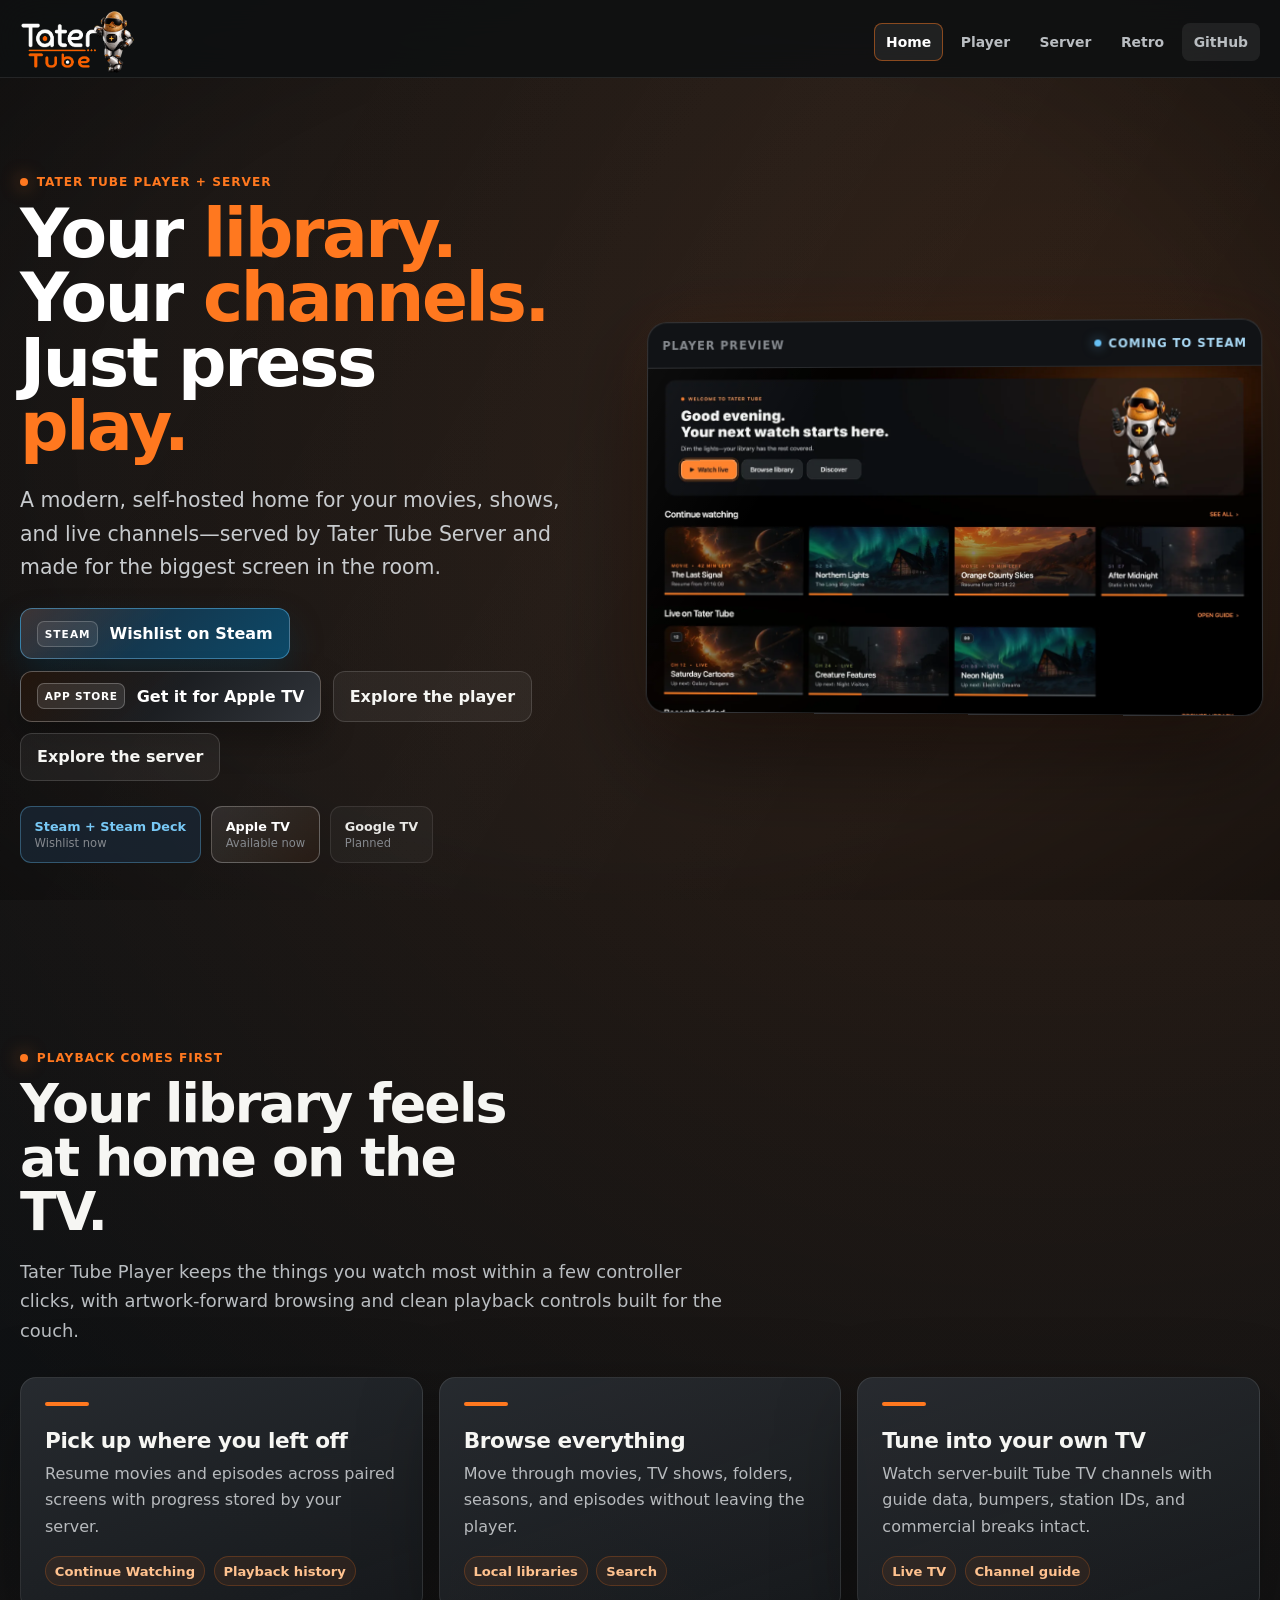
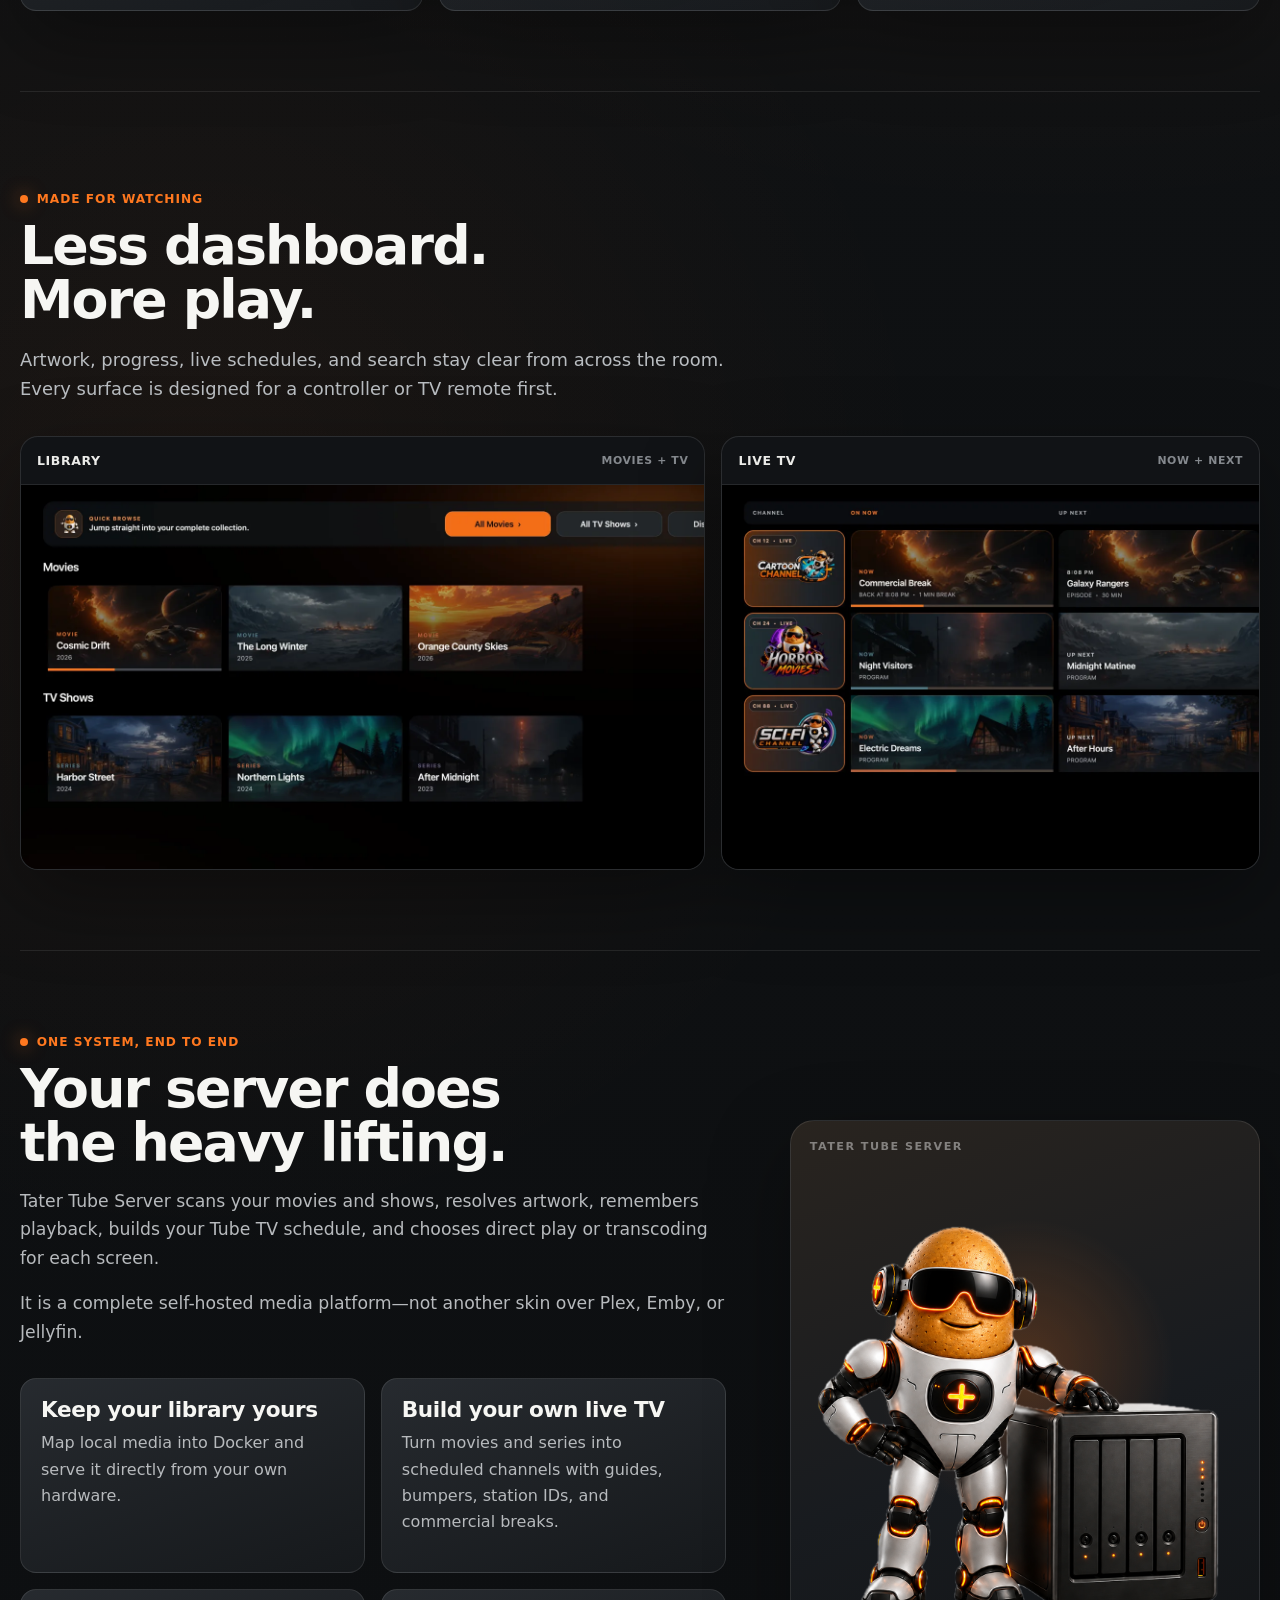
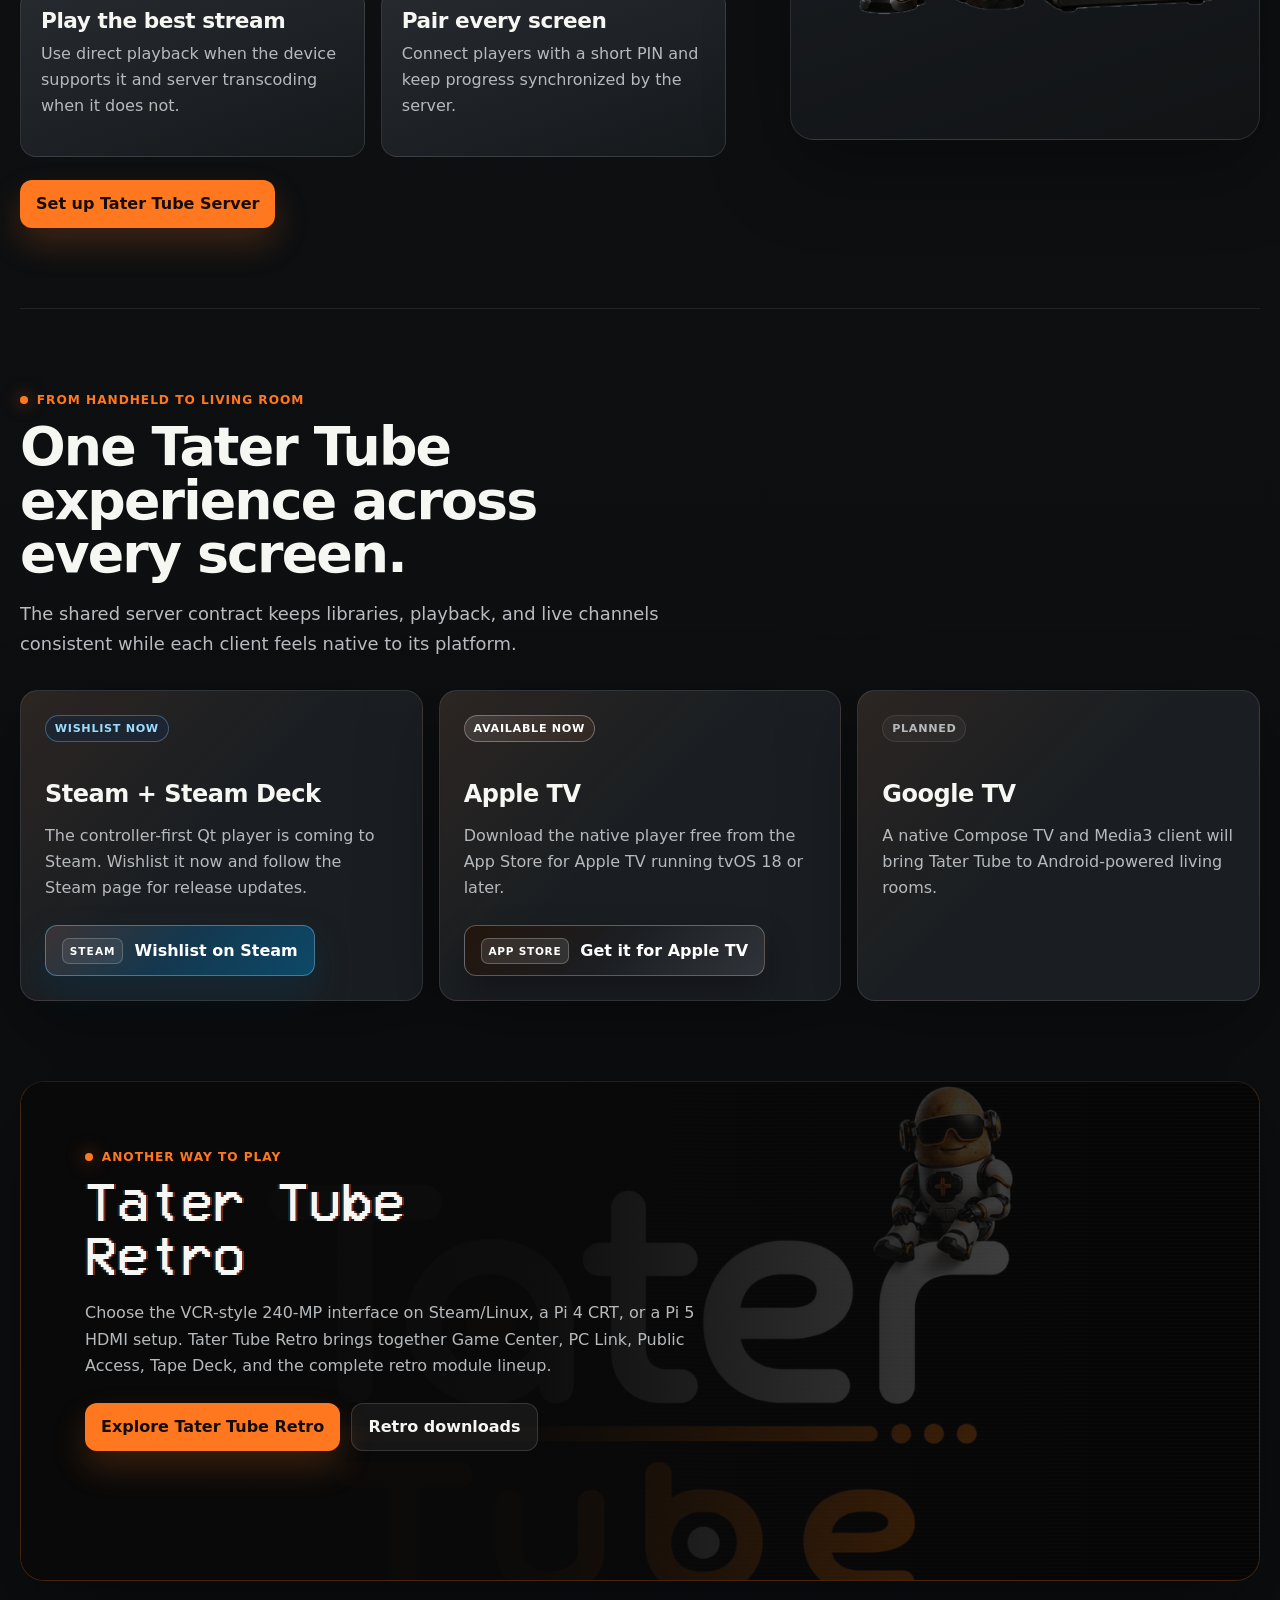
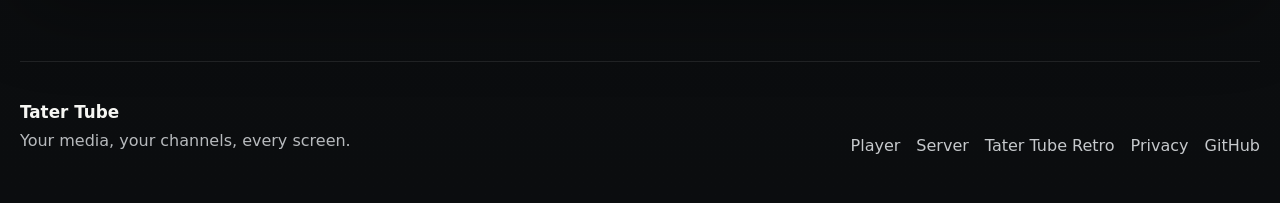
==== public_html/index.html @ cda040fa "Add Apple TV App Store release link" ====
<!DOCTYPE html>
        <html lang="en">
        <head>
          <meta charset="utf-8">
          <meta name="viewport" content="width=device-width, initial-scale=1">
          <meta name="description" content="Tater Tube is a modern self-hosted media player and server for movies, shows, and personal live TV channels.">
          <meta property="og:type" content="website">
          <meta property="og:title" content="Tater Tube | Your media, your channels, every screen">
          <meta property="og:description" content="Tater Tube is a modern self-hosted media player and server for movies, shows, and personal live TV channels.">
          <meta property="og:image" content="https://tatertube.tv/assets/images/og-modern.png">
          <meta name="twitter:card" content="summary_large_image">
          <meta name="twitter:title" content="Tater Tube | Your media, your channels, every screen">
          <meta name="twitter:description" content="Tater Tube is a modern self-hosted media player and server for movies, shows, and personal live TV channels.">
          <meta name="twitter:image" content="https://tatertube.tv/assets/images/og-modern.png">
          <title>Tater Tube | Your media, your channels, every screen</title>
          <link rel="icon" type="image/png" href="assets/images/player-mascot.png">
          <link rel="stylesheet" href="assets/site.css?v=a7e49d897c02">
          <script src="assets/site.js?v=31f441f3871a" defer></script>
        </head>
        <body class="modern-page" data-page="home">
          <header class="site-header">
            <a class="brand" href="index.html" aria-label="Tater Tube home">
              <img class="modern-wordmark" src="assets/images/tater-tube-logo-modern.png" alt="Tater Tube">
            </a>
            <button class="nav-toggle" type="button" aria-expanded="false" aria-controls="site-nav">Menu</button>
            <nav class="site-nav" id="site-nav">
              <a class="nav-link is-active" href="index.html">Home</a>
<a class="nav-link" href="player/index.html">Player</a>
<a class="nav-link" href="server/index.html">Server</a>
<a class="nav-link" href="retro/index.html">Retro</a>
<a class="nav-link nav-link-github" href="https://github.com/TaterTotterson" target="_blank" rel="noreferrer">GitHub</a>
            </nav>
          </header>
          <main>

    <section class="modern-hero">
      <div class="modern-hero-copy">
        <span class="eyebrow">Tater Tube Player + Server</span>
        <h1 class="modern-hero-title">
          <span>Your <strong class="title-accent">library.</strong></span>
          <span>Your <strong class="title-accent">channels.</strong></span>
          <span>Just press</span>
          <span><strong class="title-accent">play.</strong></span>
        </h1>
        <p class="modern-hero-lede">A modern, self-hosted home for your movies, shows, and live channels—served by Tater Tube Server and made for the biggest screen in the room.</p>
        <div class="hero-actions">
          <a class="button button-steam" href="https://store.steampowered.com/app/5239420/Tater_Tube_Player/" target="_blank" rel="noreferrer"><span class="steam-button-brand" aria-hidden="true">Steam</span><span>Wishlist on Steam</span></a>
          <a class="button button-app-store" href="https://apps.apple.com/us/app/tater-tube-player/id6811687667" target="_blank" rel="noreferrer"><span class="app-store-button-brand" aria-hidden="true">App Store</span><span>Get it for Apple TV</span></a>
          <a class="button button-secondary" href="player/index.html">Explore the player</a>
          <a class="button button-secondary" href="server/index.html">Explore the server</a>
        </div>
        <div class="platform-status" aria-label="Player platform availability">
          <span class="is-steam"><strong>Steam + Steam Deck</strong> Wishlist now</span>
          <span class="is-apple"><strong>Apple TV</strong> Available now</span>
          <span><strong>Google TV</strong> Planned</span>
        </div>
      </div>
      <figure class="player-showcase">
        <div class="player-showcase-head">
          <span>Player preview</span>
          <span class="status-dot is-steam">Coming to Steam</span>
        </div>
        <img src="assets/images/player-steam-home.webp" alt="Development preview of the Tater Tube Player home screen on Steam Deck">
      </figure>
    </section>

    <section class="section modern-player-intro" id="player-preview">
      <div class="section-head">
        <span class="eyebrow">Playback comes first</span>
        <h2>Your library feels at home on the TV.</h2>
        <p>Tater Tube Player keeps the things you watch most within a few controller clicks, with artwork-forward browsing and clean playback controls built for the couch.</p>
      </div>
      <div class="grid grid-3 modern-feature-grid">
        <article class="info-card">
  <h3>Pick up where you left off</h3>
  <p>Resume movies and episodes across paired screens with progress stored by your server.</p>
  <div class="chip-row"><span class="chip">Continue Watching</span><span class="chip">Playback history</span></div>
</article>

        <article class="info-card">
  <h3>Browse everything</h3>
  <p>Move through movies, TV shows, folders, seasons, and episodes without leaving the player.</p>
  <div class="chip-row"><span class="chip">Local libraries</span><span class="chip">Search</span></div>
</article>

        <article class="info-card">
  <h3>Tune into your own TV</h3>
  <p>Watch server-built Tube TV channels with guide data, bumpers, station IDs, and commercial breaks intact.</p>
  <div class="chip-row"><span class="chip">Live TV</span><span class="chip">Channel guide</span></div>
</article>

      </div>
    </section>

    <section class="section modern-media-section">
      <div class="section-head">
        <span class="eyebrow">Made for watching</span>
        <h2>Less dashboard. More play.</h2>
        <p>Artwork, progress, live schedules, and search stay clear from across the room. Every surface is designed for a controller or TV remote first.</p>
      </div>
      <div class="modern-screenshot-grid">
        <figure class="media-window media-window-large">
          <div class="media-window-label"><span>Library</span><span>Movies + TV</span></div>
          <img src="assets/images/player-steam-library.webp" alt="Development preview of the Tater Tube Player movie and television library">
        </figure>
        <figure class="media-window">
          <div class="media-window-label"><span>Live TV</span><span>Now + Next</span></div>
          <img src="assets/images/player-steam-live-tv-guide.webp" alt="Development preview of the Tater Tube Player Live TV guide">
        </figure>
      </div>
    </section>

    <section class="section modern-server-highlight">
      <div class="modern-server-copy">
        <span class="eyebrow">One system, end to end</span>
        <h2>Your server does the heavy lifting.</h2>
        <p>Tater Tube Server scans your movies and shows, resolves artwork, remembers playback, builds your Tube TV schedule, and chooses direct play or transcoding for each screen.</p>
        <p>It is a complete self-hosted media platform—not another skin over Plex, Emby, or Jellyfin.</p>
        <div class="grid grid-2 compact-feature-grid">
          <article class="info-card">
  <h3>Keep your library yours</h3>
  <p>Map local media into Docker and serve it directly from your own hardware.</p>

</article>

          <article class="info-card">
  <h3>Build your own live TV</h3>
  <p>Turn movies and series into scheduled channels with guides, bumpers, station IDs, and commercial breaks.</p>

</article>

          <article class="info-card">
  <h3>Play the best stream</h3>
  <p>Use direct playback when the device supports it and server transcoding when it does not.</p>

</article>

          <article class="info-card">
  <h3>Pair every screen</h3>
  <p>Connect players with a short PIN and keep progress synchronized by the server.</p>

</article>

        </div>
        <div class="action-row">
          <a class="button" href="server/index.html">Set up Tater Tube Server</a>
        </div>
      </div>
      <figure class="server-mascot-panel">
        <img src="assets/images/server-mascot-modern-v6.png" alt="Tater mascot standing beside a modern Tater Tube home media server">
      </figure>
    </section>

    <section class="section platform-section">
      <div class="section-head">
        <span class="eyebrow">From handheld to living room</span>
        <h2>One Tater Tube experience across every screen.</h2>
        <p>The shared server contract keeps libraries, playback, and live channels consistent while each client feels native to its platform.</p>
      </div>
      <div class="grid grid-3 platform-grid">
        <article class="platform-card">
          <span class="platform-badge is-steam">Wishlist now</span>
          <h3>Steam + Steam Deck</h3>
          <p>The controller-first Qt player is coming to Steam. Wishlist it now and follow the Steam page for release updates.</p>
          <div class="action-row"><a class="button button-steam" href="https://store.steampowered.com/app/5239420/Tater_Tube_Player/" target="_blank" rel="noreferrer"><span class="steam-button-brand" aria-hidden="true">Steam</span><span>Wishlist on Steam</span></a></div>
        </article>
        <article class="platform-card">
          <span class="platform-badge is-apple">Available now</span>
          <h3>Apple TV</h3>
          <p>Download the native player free from the App Store for Apple TV running tvOS 18 or later.</p>
          <div class="action-row"><a class="button button-app-store" href="https://apps.apple.com/us/app/tater-tube-player/id6811687667" target="_blank" rel="noreferrer"><span class="app-store-button-brand" aria-hidden="true">App Store</span><span>Get it for Apple TV</span></a></div>
        </article>
        <article class="platform-card">
          <span class="platform-badge">Planned</span>
          <h3>Google TV</h3>
          <p>A native Compose TV and Media3 client will bring Tater Tube to Android-powered living rooms.</p>
        </article>
      </div>
    </section>

    <section class="section retro-gateway">
      <div class="retro-gateway-copy">
        <span class="eyebrow">Another way to play</span>
        <h2>Tater Tube Retro</h2>
        <p>Choose the VCR-style 240-MP interface on Steam/Linux, a Pi 4 CRT, or a Pi 5 HDMI setup. Tater Tube Retro brings together Game Center, PC Link, Public Access, Tape Deck, and the complete retro module lineup.</p>
        <div class="action-row">
          <a class="button" href="retro/index.html">Explore Tater Tube Retro</a>
          <a class="button button-secondary" href="images/index.html">Retro downloads</a>
        </div>
      </div>
    </section>

          </main>
          <footer class="site-footer">

          <div>
            <strong>Tater Tube</strong>
            <p>Your media, your channels, every screen.</p>
          </div>
          <div class="footer-links">
            <a href="player/index.html">Player</a>
            <a href="server/index.html">Server</a>
            <a href="retro/index.html">Tater Tube Retro</a>
            <a href="privacy/index.html">Privacy</a>
            <a href="https://github.com/TaterTotterson/tater-tube-server" target="_blank" rel="noreferrer">GitHub</a>
          </div>

          </footer>
        </body>
        </html>
---- public_html/assets/site.css ----
@font-face {
  font-family: "VCROSD";
  src: url("fonts/vcr-osd-mono.ttf") format("truetype");
  font-weight: 400;
  font-style: normal;
  font-display: swap;
}

:root {
  --bg: #090908;
  --bg-2: #141313;
  --surface: rgba(28, 27, 25, 0.88);
  --surface-strong: rgba(36, 35, 32, 0.96);
  --border: rgba(255, 124, 18, 0.26);
  --text: #f7f0e6;
  --muted: #c8bdb0;
  --muted-2: #958d84;
  --accent: #ff7418;
  --accent-red: #ff4d1f;
  --accent-soft: #ffb05c;
  --line: rgba(255, 255, 255, 0.075);
  --shadow: 0 22px 64px rgba(0, 0, 0, 0.4);
  --content: min(1160px, calc(100vw - 32px));
  --font-body: "Avenir Next", "Segoe UI", system-ui, sans-serif;
  --font-display: "VCROSD", "Avenir Next Condensed", "Franklin Gothic Medium", sans-serif;
}

* {
  box-sizing: border-box;
}

html {
  scroll-behavior: smooth;
}

body {
  margin: 0;
  min-height: 100vh;
  color: var(--text);
  font-family: var(--font-body);
  background:
    linear-gradient(rgba(255, 255, 255, 0.026) 1px, transparent 1px),
    linear-gradient(90deg, rgba(255, 255, 255, 0.022) 1px, transparent 1px),
    radial-gradient(circle at 78% 18%, rgba(255, 116, 24, 0.13), transparent 32%),
    linear-gradient(180deg, #0b0a09 0%, #151313 45%, #080808 100%);
  background-size: 32px 32px, 32px 32px, auto, auto;
}

body::before {
  content: "";
  position: fixed;
  inset: 0;
  pointer-events: none;
  z-index: 0;
  background:
    linear-gradient(rgba(255, 255, 255, 0.035) 1px, transparent 1px),
    radial-gradient(ellipse at center, transparent 50%, rgba(0, 0, 0, 0.36) 100%);
  background-size: 100% 4px, auto;
  mix-blend-mode: screen;
  opacity: 0.4;
}

a {
  color: inherit;
  text-decoration: none;
}

img {
  display: block;
  max-width: 100%;
}

code,
pre {
  font-family: "SFMono-Regular", "Menlo", "Consolas", monospace;
}

code:not(pre code) {
  padding: 0.16rem 0.36rem;
  border: 1px solid var(--line);
  border-radius: 6px;
  color: #ffd2a0;
  background: rgba(255, 255, 255, 0.06);
  overflow-wrap: anywhere;
}

.site-header {
  position: sticky;
  top: 0;
  z-index: 20;
  display: flex;
  align-items: center;
  gap: 1rem;
  width: var(--content);
  margin: 0 auto;
  padding: 0.35rem 0;
}

.site-header::before {
  content: "";
  position: fixed;
  inset: 0 0 auto 0;
  z-index: -1;
  height: 104px;
  border-bottom: 1px solid var(--line);
  background: rgba(9, 9, 8, 0.88);
  backdrop-filter: blur(16px);
}

.brand {
  display: inline-flex;
  align-items: center;
  flex: 0 0 auto;
}

.brand img {
  width: clamp(128px, 15vw, 168px);
  height: auto;
}

.site-nav {
  display: flex;
  align-items: center;
  justify-content: flex-end;
  flex: 1 1 auto;
  gap: 0.35rem;
}

.nav-link {
  display: inline-flex;
  align-items: center;
  justify-content: center;
  min-height: 38px;
  padding: 0.55rem 0.75rem;
  border-radius: 8px;
  color: var(--muted);
  font-size: 0.87rem;
}

.nav-link:hover,
.nav-link.is-active {
  color: var(--text);
  background: rgba(255, 116, 24, 0.15);
}

.nav-link-github {
  color: #fff7ef;
  background: rgba(255, 255, 255, 0.075);
}

.nav-toggle {
  display: none;
  min-height: 38px;
  padding: 0.5rem 0.8rem;
  border: 1px solid var(--line);
  border-radius: 8px;
  color: var(--text);
  background: rgba(255, 255, 255, 0.06);
  font: inherit;
}

main,
.site-footer {
  position: relative;
  z-index: 1;
}

.hero {
  position: relative;
  isolation: isolate;
  display: grid;
  align-items: end;
  min-height: min(760px, 76vh);
  margin-top: -66px;
  padding: 9rem max(16px, calc((100vw - 1160px) / 2)) 3.3rem;
  overflow: hidden;
  background: #080808;
}

.hero::before {
  content: "";
  position: absolute;
  inset: 0;
  z-index: -1;
  background:
    linear-gradient(90deg, rgba(4, 4, 4, 0.98) 0%, rgba(5, 5, 5, 0.76) 44%, rgba(5, 5, 5, 0.25) 100%),
    linear-gradient(0deg, rgba(9, 9, 8, 1) 0%, rgba(9, 9, 8, 0.24) 34%);
}

.hero-bg {
  position: absolute;
  inset: 0;
  z-index: -2;
  width: 100%;
  height: 100%;
  object-fit: cover;
  object-position: center;
  opacity: 0.52;
}

.hero-copy {
  width: min(690px, 100%);
}

.eyebrow {
  display: inline-flex;
  margin-bottom: 0.8rem;
  color: var(--accent-soft);
  font-size: 0.76rem;
  font-weight: 800;
  letter-spacing: 0.08em;
  text-transform: uppercase;
}

h1,
h2,
h3 {
  margin: 0;
  font-family: var(--font-display);
  letter-spacing: 0;
  line-height: 1.02;
}

h1 {
  max-width: 12ch;
  color: #fff8ef;
  font-size: clamp(4rem, 13vw, 8.75rem);
  text-shadow: 2px 0 rgba(255, 77, 31, 0.48), -2px 0 rgba(0, 180, 255, 0.26);
}

h2 {
  font-size: clamp(2rem, 5vw, 4rem);
}

h3 {
  font-size: 1.35rem;
}

p {
  color: var(--muted);
  line-height: 1.65;
}

.hero-copy p {
  max-width: 660px;
  margin: 1rem 0 0;
  color: #f3dfc9;
  font-size: clamp(1.08rem, 2vw, 1.28rem);
}

.hero-actions,
.action-row {
  display: flex;
  flex-wrap: wrap;
  gap: 0.7rem;
  margin-top: 1.45rem;
}

.button {
  display: inline-flex;
  align-items: center;
  justify-content: center;
  min-height: 44px;
  padding: 0.72rem 1rem;
  border-radius: 8px;
  color: #160d06;
  font-weight: 850;
  background: linear-gradient(180deg, #ffae58, #ff7118);
  box-shadow: 0 14px 30px rgba(255, 113, 24, 0.24);
}

.button-secondary {
  color: var(--text);
  border: 1px solid rgba(255, 255, 255, 0.15);
  background: rgba(255, 255, 255, 0.08);
  box-shadow: none;
}

.hero-facts,
.chip-row {
  display: flex;
  flex-wrap: wrap;
  gap: 0.55rem;
}

.hero-facts {
  margin-top: 1.45rem;
}

.hero-facts span,
.chip {
  display: inline-flex;
  align-items: center;
  min-height: 30px;
  padding: 0.35rem 0.55rem;
  border: 1px solid rgba(255, 116, 24, 0.22);
  border-radius: 999px;
  color: #ffcf9a;
  background: rgba(255, 116, 24, 0.08);
  font-size: 0.82rem;
  font-weight: 700;
}

.section {
  width: var(--content);
  margin: 0 auto;
  padding: 5rem 0;
}

.section + .section {
  border-top: 1px solid var(--line);
}

.section-head {
  width: min(760px, 100%);
  margin-bottom: 2rem;
}

.section-head-subsection {
  margin-top: 3rem;
}

.section-head p {
  font-size: 1.05rem;
}

.grid {
  display: grid;
  gap: 1rem;
}

.grid-2 {
  grid-template-columns: repeat(2, minmax(0, 1fr));
}

.grid-3 {
  grid-template-columns: repeat(3, minmax(0, 1fr));
}

.module-grid {
  grid-template-columns: repeat(4, minmax(0, 1fr));
}

.download-grid {
  grid-template-columns: repeat(3, minmax(0, 1fr));
  align-items: stretch;
}

.download-grid-featured {
  grid-template-columns: minmax(0, 760px);
}

.info-card,
.module-card,
.image-card,
.doc-card,
.download-card,
.latest-release-panel {
  position: relative;
  overflow: hidden;
  border: 1px solid var(--border);
  border-radius: 8px;
  background: linear-gradient(180deg, rgba(39, 36, 33, 0.92), rgba(19, 18, 17, 0.94));
  box-shadow: var(--shadow);
}

.info-card,
.image-card,
.doc-card,
.download-card {
  padding: 1.1rem;
}

.download-card-featured {
  background:
    linear-gradient(110deg, rgba(255, 116, 24, 0.16), transparent 52%),
    linear-gradient(180deg, rgba(39, 36, 33, 0.96), rgba(19, 18, 17, 0.96));
}

.module-card {
  display: flex;
  flex-direction: column;
  min-height: 100%;
  padding: 1rem;
}

.module-card img {
  width: min(180px, 72%);
  aspect-ratio: 1 / 1;
  object-fit: contain;
  align-self: center;
  margin: 0.2rem auto 1rem;
}

.module-card h3,
.info-card h3,
.image-card h3,
.doc-card h3 {
  margin-bottom: 0.55rem;
}

.module-card p,
.info-card p,
.image-card p,
.doc-card p,
.download-card p {
  margin: 0 0 1rem;
}

.latest-release-panel {
  display: flex;
  align-items: center;
  justify-content: space-between;
  gap: 1rem;
  width: min(760px, 100%);
  margin-top: 1.25rem;
  padding: 1rem;
  background:
    linear-gradient(100deg, rgba(255, 116, 24, 0.18), rgba(255, 116, 24, 0.05) 48%, rgba(255, 255, 255, 0.04)),
    rgba(12, 12, 11, 0.9);
}

.latest-release-panel div {
  display: grid;
  gap: 0.28rem;
  min-width: 0;
}

.latest-release-panel strong {
  font-family: var(--font-display);
  font-size: clamp(1.45rem, 4vw, 2.5rem);
  line-height: 1;
}

.latest-release-panel span {
  color: var(--muted);
}

.release-label {
  color: var(--accent-soft);
  font-size: 0.72rem;
  font-weight: 850;
  letter-spacing: 0.08em;
  text-transform: uppercase;
}

.download-card {
  display: flex;
  flex-direction: column;
  justify-content: space-between;
  min-height: 100%;
  gap: 1.1rem;
}

.download-card::after {
  content: "";
  position: absolute;
  inset: auto 1rem 0.75rem 1rem;
  height: 1px;
  background: linear-gradient(90deg, transparent, rgba(255, 116, 24, 0.65), transparent);
}

.download-card .chip-row {
  margin-top: 0.85rem;
}

.download-meta {
  display: grid;
  gap: 0.55rem;
  margin: 0;
  padding: 0;
}

.download-meta div {
  display: grid;
  grid-template-columns: 76px minmax(0, 1fr);
  gap: 0.75rem;
  align-items: baseline;
  padding: 0.62rem 0;
  border-top: 1px solid var(--line);
}

.download-meta dt {
  color: var(--muted-2);
  font-size: 0.72rem;
  font-weight: 850;
  letter-spacing: 0.08em;
  text-transform: uppercase;
}

.download-meta dd {
  min-width: 0;
  margin: 0;
  color: #ffe1bd;
  font-size: 0.88rem;
  overflow-wrap: anywhere;
}

.download-card .release-actions {
  display: flex;
  flex-wrap: wrap;
  gap: 0.65rem;
  margin-top: 0;
}

.download-card .release-actions .button {
  flex: 1 1 150px;
}

.split-section {
  display: grid;
  grid-template-columns: minmax(0, 1fr) minmax(300px, 0.8fr);
  gap: 2rem;
  align-items: center;
}

.split-copy {
  min-width: 0;
}

.image-panel {
  margin: 0;
  border: 1px solid var(--border);
  border-radius: 8px;
  overflow: hidden;
  background: rgba(255, 255, 255, 0.05);
  box-shadow: var(--shadow);
}

.image-panel img {
  width: 100%;
  aspect-ratio: 4 / 3;
  object-fit: cover;
}

.image-panel figcaption {
  padding: 0.85rem 1rem;
  color: var(--muted);
  border-top: 1px solid var(--line);
  font-size: 0.92rem;
}

.flow-strip {
  display: grid;
  grid-template-columns: repeat(5, minmax(0, 1fr));
  gap: 0.75rem;
}

.flow-strip-four {
  grid-template-columns: repeat(4, minmax(0, 1fr));
}

.install-flow {
  margin-top: 1rem;
}

.flow-strip div {
  min-height: 94px;
  padding: 1rem;
  border: 1px solid var(--border);
  border-radius: 8px;
  background: var(--surface);
}

.flow-strip strong {
  display: block;
  font-family: var(--font-display);
  font-size: 1.25rem;
}

.flow-strip span {
  display: block;
  margin-top: 0.4rem;
  color: var(--muted);
}

.command-box {
  margin-top: 1rem;
  border: 1px solid rgba(255, 116, 24, 0.28);
  border-radius: 8px;
  overflow: hidden;
  background: #080808;
  box-shadow: var(--shadow);
}

.command-head {
  display: flex;
  justify-content: space-between;
  align-items: center;
  gap: 1rem;
  min-height: 42px;
  padding: 0.55rem 0.75rem;
  border-bottom: 1px solid var(--line);
  color: var(--muted);
  background: rgba(255, 255, 255, 0.045);
}

.command-head button {
  min-height: 30px;
  border: 1px solid var(--line);
  border-radius: 6px;
  color: var(--text);
  background: rgba(255, 255, 255, 0.08);
  font: inherit;
  cursor: pointer;
}

.command-box pre {
  margin: 0;
  padding: 1rem;
  overflow-x: auto;
  color: #ffd8aa;
  white-space: pre-wrap;
}

.wiki-body {
  display: grid;
  grid-template-columns: minmax(0, 1fr) 280px;
  gap: 2rem;
  align-items: start;
}

.article {
  min-width: 0;
  padding: 2rem;
  border: 1px solid var(--border);
  border-radius: 8px;
  background: var(--surface);
}

.article h1,
.article h2,
.article h3 {
  margin-top: 1.7rem;
}

.article h1:first-child,
.article h2:first-child,
.article h3:first-child {
  margin-top: 0;
}

.article a {
  color: #ffbd7a;
  text-decoration: underline;
  text-decoration-thickness: 1px;
  text-underline-offset: 3px;
}

.article li {
  margin: 0.45rem 0;
  color: var(--muted);
  line-height: 1.55;
}

.article blockquote {
  margin: 1rem 0;
  padding: 0.8rem 1rem;
  border-left: 3px solid var(--accent);
  background: rgba(255, 116, 24, 0.08);
}

.doc-nav {
  position: sticky;
  top: 126px;
  display: grid;
  gap: 0.5rem;
}

.doc-nav a {
  padding: 0.7rem 0.8rem;
  border: 1px solid var(--line);
  border-radius: 8px;
  color: var(--muted);
  background: rgba(255, 255, 255, 0.045);
}

.doc-nav a.is-active {
  color: var(--text);
  border-color: var(--border);
  background: rgba(255, 116, 24, 0.12);
}

.site-footer {
  width: var(--content);
  margin: 0 auto;
  padding: 2.5rem 0 3rem;
  border-top: 1px solid var(--line);
  color: var(--muted-2);
}

.site-footer a {
  color: #ffbd7a;
}

/* Modern Player + Server surface. Retro pages retain the original VCR theme above. */
.modern-page {
  --bg: #0d0f11;
  --bg-2: #15181b;
  --surface: rgba(31, 34, 38, 0.9);
  --surface-strong: rgba(38, 42, 47, 0.98);
  --border: rgba(255, 120, 31, 0.22);
  --text: #f6f6f3;
  --muted: #b7babd;
  --muted-2: #85898e;
  --accent: #ff781f;
  --accent-red: #ff5d24;
  --accent-soft: #ff9b58;
  --line: rgba(255, 255, 255, 0.09);
  --shadow: 0 28px 80px rgba(0, 0, 0, 0.34);
  --content: min(1240px, calc(100vw - 40px));
  --font-display: "Avenir Next", "Segoe UI", system-ui, sans-serif;
  background:
    radial-gradient(circle at 82% 8%, rgba(255, 120, 31, 0.13), transparent 30%),
    radial-gradient(circle at 15% 42%, rgba(255, 120, 31, 0.055), transparent 24%),
    linear-gradient(180deg, #111315 0%, #0b0d0f 100%);
}

.modern-page::before {
  background:
    linear-gradient(120deg, transparent 20%, rgba(255, 255, 255, 0.015) 50%, transparent 80%),
    radial-gradient(ellipse at center, transparent 62%, rgba(0, 0, 0, 0.28) 100%);
  background-size: auto;
  mix-blend-mode: normal;
  opacity: 1;
}

.modern-page .site-header {
  min-height: 76px;
  padding: 0.6rem 0;
}

.modern-page .site-header::before {
  height: 77px;
  background: rgba(14, 16, 18, 0.88);
  backdrop-filter: blur(20px);
}

.modern-page .brand {
  gap: 0.7rem;
}

.modern-brand-icon {
  display: grid;
  width: 46px;
  height: 46px;
  place-items: center;
  border: 1px solid rgba(255, 120, 31, 0.42);
  border-radius: 13px;
  background: rgba(255, 120, 31, 0.08);
}

.modern-brand-icon img {
  width: 40px;
  height: 40px;
  object-fit: contain;
}

.modern-page .brand .modern-wordmark {
  width: auto;
  height: 64px;
  max-width: min(150px, 46vw);
  object-fit: contain;
}

.modern-brand-copy {
  display: grid;
  gap: 0.05rem;
  line-height: 1;
}

.modern-brand-copy strong {
  color: var(--text);
  font-size: 1rem;
  letter-spacing: 0.06em;
  text-transform: uppercase;
}

.modern-brand-copy small {
  color: var(--accent);
  font-size: 0.64rem;
  font-weight: 800;
  letter-spacing: 0.11em;
  text-transform: uppercase;
}

.modern-page .nav-link {
  color: #b9bdc1;
  font-weight: 700;
}

.modern-page .nav-link:hover,
.modern-page .nav-link.is-active {
  color: #fff;
  background: rgba(255, 255, 255, 0.07);
}

.modern-page .nav-link.is-active {
  box-shadow: inset 0 0 0 1px rgba(255, 120, 31, 0.48);
}

.modern-page h1,
.modern-page h2,
.modern-page h3 {
  font-family: var(--font-display);
  font-weight: 800;
  letter-spacing: -0.035em;
}

.modern-page h1 {
  max-width: 10ch;
  color: #fff;
  font-size: clamp(3.2rem, 6.6vw, 6.4rem);
  line-height: 0.95;
  text-shadow: none;
}

.modern-page h2 {
  max-width: 14ch;
  font-size: clamp(2.3rem, 4.2vw, 4.25rem);
  line-height: 1;
}

.modern-page h3 {
  letter-spacing: -0.02em;
}

.modern-page .eyebrow {
  align-items: center;
  gap: 0.55rem;
  color: var(--accent);
}

.modern-page .eyebrow::before {
  content: "";
  width: 8px;
  height: 8px;
  border-radius: 50%;
  background: var(--accent);
  box-shadow: 0 0 18px rgba(255, 120, 31, 0.7);
}

.modern-hero {
  display: grid;
  grid-template-columns: minmax(0, 0.95fr) minmax(520px, 1.05fr);
  gap: clamp(2.5rem, 5vw, 5rem);
  align-items: center;
  width: var(--content);
  min-height: 720px;
  margin: 0 auto;
  padding: 5.5rem 0 5rem;
}

.modern-hero-copy {
  min-width: 0;
}

.modern-page .modern-hero-title {
  max-width: none;
  font-size: clamp(3.1rem, 5.3vw, 4.75rem);
}

.modern-hero-title span {
  display: block;
}

.modern-page .title-accent {
  color: var(--accent);
  font-weight: inherit;
}

.modern-hero-lede {
  max-width: 620px;
  margin: 1.5rem 0 0;
  color: #c8cbce;
  font-size: clamp(1.08rem, 1.6vw, 1.28rem);
}

.modern-page .button {
  min-height: 48px;
  border-radius: 12px;
  background: var(--accent);
  box-shadow: 0 16px 34px rgba(255, 120, 31, 0.2);
}

.modern-page .button-secondary {
  color: var(--text);
  border-color: rgba(255, 255, 255, 0.14);
  background: rgba(255, 255, 255, 0.055);
  box-shadow: none;
}

.modern-page .button-steam {
  gap: 0.7rem;
  color: #fff;
  border: 1px solid rgba(102, 192, 244, 0.48);
  background:
    linear-gradient(135deg, rgba(255, 120, 31, 0.14), transparent 48%),
    linear-gradient(135deg, #1b2838, #0c4968);
  box-shadow: 0 16px 34px rgba(8, 71, 103, 0.28);
  transition: transform 160ms ease, border-color 160ms ease, box-shadow 160ms ease;
}

.modern-page .button-steam:hover {
  border-color: #66c0f4;
  box-shadow: 0 18px 38px rgba(8, 71, 103, 0.38), 0 0 24px rgba(255, 120, 31, 0.12);
  transform: translateY(-1px);
}

.steam-button-brand {
  display: inline-flex;
  align-items: center;
  min-height: 26px;
  padding: 0.25rem 0.42rem;
  border: 1px solid rgba(255, 255, 255, 0.2);
  border-radius: 7px;
  background: rgba(255, 255, 255, 0.08);
  font-size: 0.66rem;
  font-weight: 900;
  letter-spacing: 0.1em;
  text-transform: uppercase;
}

.modern-page .button-app-store {
  gap: 0.7rem;
  color: #fff;
  border: 1px solid rgba(255, 255, 255, 0.28);
  background:
    linear-gradient(135deg, rgba(255, 120, 31, 0.11), transparent 50%),
    linear-gradient(135deg, #08090a, #30343a);
  box-shadow: 0 16px 34px rgba(0, 0, 0, 0.3);
  transition: transform 160ms ease, border-color 160ms ease, box-shadow 160ms ease;
}

.modern-page .button-app-store:hover {
  border-color: rgba(255, 255, 255, 0.58);
  box-shadow: 0 18px 38px rgba(0, 0, 0, 0.4), 0 0 24px rgba(255, 120, 31, 0.12);
  transform: translateY(-1px);
}

.app-store-button-brand {
  display: inline-flex;
  align-items: center;
  min-height: 26px;
  padding: 0.25rem 0.42rem;
  border: 1px solid rgba(255, 255, 255, 0.24);
  border-radius: 7px;
  background: rgba(255, 255, 255, 0.1);
  font-size: 0.66rem;
  font-weight: 900;
  letter-spacing: 0.07em;
  text-transform: uppercase;
}

.platform-status {
  display: flex;
  flex-wrap: wrap;
  gap: 0.65rem;
  margin-top: 1.6rem;
}

.platform-status span {
  display: grid;
  gap: 0.18rem;
  padding: 0.7rem 0.85rem;
  border: 1px solid var(--line);
  border-radius: 11px;
  color: var(--muted-2);
  background: rgba(255, 255, 255, 0.035);
  font-size: 0.72rem;
}

.platform-status strong {
  color: #e9e9e6;
  font-size: 0.8rem;
}

.platform-status span.is-steam {
  border-color: rgba(102, 192, 244, 0.34);
  background: rgba(27, 40, 56, 0.7);
}

.platform-status span.is-steam strong {
  color: #78c9f6;
}

.platform-status span.is-progress {
  border-color: rgba(255, 120, 31, 0.3);
  background: rgba(255, 120, 31, 0.07);
}

.platform-status span.is-progress strong {
  color: #ffc18f;
}

.platform-status span.is-apple {
  border-color: rgba(255, 255, 255, 0.26);
  background: linear-gradient(135deg, rgba(255, 255, 255, 0.1), rgba(255, 120, 31, 0.05));
}

.platform-status span.is-apple strong {
  color: #fff;
}

.player-showcase {
  position: relative;
  margin: 0;
  border: 1px solid rgba(255, 255, 255, 0.14);
  border-radius: 20px;
  overflow: hidden;
  background: #111316;
  box-shadow: 0 35px 100px rgba(0, 0, 0, 0.5), 0 0 70px rgba(255, 120, 31, 0.08);
  transform: perspective(1600px) rotateY(-3deg) rotateX(1deg);
}

.player-showcase::after {
  content: "";
  position: absolute;
  inset: 45px 0 0;
  pointer-events: none;
  background: linear-gradient(120deg, rgba(255, 255, 255, 0.05), transparent 24%);
}

.player-showcase-head {
  display: flex;
  align-items: center;
  justify-content: space-between;
  min-height: 46px;
  padding: 0.65rem 0.9rem;
  color: var(--muted-2);
  border-bottom: 1px solid var(--line);
  font-size: 0.72rem;
  font-weight: 800;
  letter-spacing: 0.08em;
  text-transform: uppercase;
}

.status-dot {
  display: inline-flex;
  align-items: center;
  gap: 0.45rem;
  color: #bfc3c6;
}

.status-dot::before {
  content: "";
  width: 7px;
  height: 7px;
  border-radius: 50%;
  background: #f1a34f;
}

.status-dot.is-steam {
  color: #a9d9f5;
}

.status-dot.is-steam::before {
  background: #66c0f4;
  box-shadow: 0 0 12px rgba(102, 192, 244, 0.6);
}

.player-showcase img {
  width: 100%;
  aspect-ratio: 16 / 9;
  object-fit: cover;
}

.modern-player-intro {
  padding-top: 6.5rem;
}

.modern-page .section-head {
  width: min(830px, 100%);
}

.modern-page .section-head p {
  max-width: 720px;
  color: #b9bdc1;
  font-size: 1.12rem;
}

.modern-feature-grid .info-card {
  min-height: 220px;
  padding: 1.5rem;
  border-color: rgba(255, 255, 255, 0.1);
  border-radius: 16px;
  background: linear-gradient(160deg, rgba(40, 44, 49, 0.96), rgba(24, 27, 30, 0.94));
}

.modern-feature-grid .info-card::before {
  content: "";
  display: block;
  width: 44px;
  height: 4px;
  margin-bottom: 1.5rem;
  border-radius: 999px;
  background: var(--accent);
}

.modern-page .chip {
  color: #ffc28f;
  border-color: rgba(255, 120, 31, 0.22);
  background: rgba(255, 120, 31, 0.08);
}

.modern-page .info-card,
.modern-page .download-card,
.modern-page .latest-release-panel,
.modern-page .image-panel {
  border-color: rgba(255, 255, 255, 0.1);
  border-radius: 16px;
  background: linear-gradient(160deg, rgba(40, 44, 49, 0.96), rgba(23, 26, 29, 0.95));
}

.modern-page .latest-release-panel {
  background:
    linear-gradient(105deg, rgba(255, 120, 31, 0.13), transparent 58%),
    rgba(28, 31, 35, 0.96);
}

.modern-page .command-box {
  border-color: rgba(255, 255, 255, 0.11);
  border-radius: 14px;
  background: #101214;
  box-shadow: none;
}

.modern-page .image-panel figcaption {
  background: rgba(18, 20, 23, 0.94);
}

.modern-media-section {
  padding-top: 6rem;
}

.modern-screenshot-grid {
  display: grid;
  grid-template-columns: 1.12fr 0.88fr;
  gap: 1rem;
  align-items: stretch;
}

.media-window {
  margin: 0;
  border: 1px solid rgba(255, 255, 255, 0.11);
  border-radius: 18px;
  overflow: hidden;
  background: #111316;
  box-shadow: var(--shadow);
}

.media-window-label {
  display: flex;
  align-items: center;
  justify-content: space-between;
  min-height: 48px;
  padding: 0.75rem 1rem;
  color: #ebebe8;
  border-bottom: 1px solid var(--line);
  font-size: 0.78rem;
  font-weight: 800;
  letter-spacing: 0.05em;
  text-transform: uppercase;
}

.media-window-label span:last-child {
  color: var(--muted-2);
  font-size: 0.68rem;
}

.media-window img {
  width: 100%;
  height: 100%;
  max-height: 500px;
  object-fit: cover;
  object-position: top left;
}

.modern-server-highlight {
  display: grid;
  grid-template-columns: minmax(0, 1.2fr) minmax(300px, 0.8fr);
  gap: clamp(2rem, 5vw, 5rem);
  align-items: center;
}

.modern-server-copy > p {
  max-width: 720px;
  font-size: 1.08rem;
}

.compact-feature-grid {
  margin-top: 2rem;
}

.compact-feature-grid .info-card {
  min-height: 160px;
  padding: 1.25rem;
  box-shadow: none;
}

.server-mascot-panel {
  position: relative;
  display: grid;
  min-height: 620px;
  margin: 0;
  place-items: center;
  border: 1px solid rgba(255, 255, 255, 0.1);
  border-radius: 24px;
  overflow: hidden;
  background:
    radial-gradient(circle at 50% 40%, rgba(255, 120, 31, 0.23), transparent 34%),
    linear-gradient(160deg, #29241f, #181b1f 52%, #111315);
  box-shadow: var(--shadow);
}

.server-mascot-panel::before {
  content: "TATER TUBE SERVER";
  position: absolute;
  inset: 1.2rem auto auto 1.2rem;
  color: rgba(255, 255, 255, 0.43);
  font-size: 0.7rem;
  font-weight: 850;
  letter-spacing: 0.13em;
}

.server-mascot-panel img {
  width: min(100%, 620px);
  max-height: 600px;
  object-fit: contain;
  object-position: center;
}

.platform-grid {
  align-items: stretch;
}

.platform-card {
  min-height: 250px;
  padding: 1.5rem;
  border: 1px solid rgba(255, 255, 255, 0.1);
  border-radius: 18px;
  background:
    linear-gradient(135deg, rgba(255, 120, 31, 0.08), transparent 46%),
    rgba(29, 32, 36, 0.92);
  box-shadow: var(--shadow);
}

.platform-card h3 {
  margin-top: 2.5rem;
  font-size: 1.5rem;
}

.platform-card p {
  margin-bottom: 0;
}

.platform-badge {
  display: inline-flex;
  padding: 0.38rem 0.55rem;
  border: 1px solid var(--line);
  border-radius: 999px;
  color: var(--muted);
  background: rgba(255, 255, 255, 0.04);
  font-size: 0.7rem;
  font-weight: 850;
  letter-spacing: 0.06em;
  text-transform: uppercase;
}

.platform-badge.is-first,
.platform-badge.is-progress {
  color: #ffc697;
  border-color: rgba(255, 120, 31, 0.33);
  background: rgba(255, 120, 31, 0.1);
}

.platform-badge.is-steam {
  color: #9bdcff;
  border-color: rgba(102, 192, 244, 0.38);
  background: rgba(27, 40, 56, 0.72);
}

.platform-badge.is-apple {
  color: #fff;
  border-color: rgba(255, 255, 255, 0.3);
  background: linear-gradient(135deg, rgba(255, 255, 255, 0.12), rgba(255, 120, 31, 0.08));
}

.retro-gateway {
  position: relative;
  isolation: isolate;
  min-height: 500px;
  margin-bottom: 5rem;
  padding: 4rem;
  border: 1px solid rgba(255, 120, 31, 0.25);
  border-radius: 24px;
  overflow: hidden;
  background: #090909;
  box-shadow: var(--shadow);
}

.retro-gateway::before {
  content: "";
  position: absolute;
  inset: 0;
  z-index: -2;
  background: url("images/tater-tube-boot.png") center right / cover no-repeat;
  opacity: 0.46;
}

.retro-gateway::after {
  content: "";
  position: absolute;
  inset: 0;
  z-index: -1;
  background:
    linear-gradient(90deg, #090909 0%, rgba(9, 9, 9, 0.96) 42%, rgba(9, 9, 9, 0.3) 100%),
    repeating-linear-gradient(0deg, rgba(255, 255, 255, 0.025) 0 1px, transparent 1px 4px);
}

.retro-gateway-copy {
  width: min(650px, 100%);
}

.retro-gateway h2 {
  font-family: "VCROSD", var(--font-display);
  font-weight: 400;
  letter-spacing: 0;
  text-shadow: 2px 0 rgba(255, 77, 31, 0.45), -2px 0 rgba(0, 180, 255, 0.2);
}

.modern-subhero {
  display: grid;
  grid-template-columns: minmax(0, 0.82fr) minmax(520px, 1.18fr);
  gap: clamp(2.5rem, 5vw, 5rem);
  align-items: center;
  min-height: 680px;
}

.modern-subhero-copy > p {
  max-width: 650px;
  font-size: 1.15rem;
}

.modern-subhero h1 {
  max-width: 11ch;
  font-size: clamp(3.2rem, 5.8vw, 5.8rem);
}

.player-gallery {
  border-top: 1px solid var(--line);
}

.player-gallery-grid {
  display: grid;
  grid-template-columns: repeat(2, minmax(0, 1fr));
  gap: 1rem;
  margin-top: 2rem;
}

.player-gallery-grid .media-window img {
  width: 100%;
  height: auto;
  max-height: none;
  aspect-ratio: 16 / 9;
  object-fit: cover;
  object-position: top left;
}

.connection-flow {
  display: grid;
  grid-template-columns: repeat(3, minmax(0, 1fr));
  gap: 1rem;
}

.connection-flow div {
  position: relative;
  min-height: 150px;
  padding: 1.35rem;
  border: 1px solid rgba(255, 255, 255, 0.1);
  border-radius: 16px;
  background: rgba(31, 34, 38, 0.92);
}

.connection-flow div:not(:last-child)::after {
  content: "→";
  position: absolute;
  top: 50%;
  right: -1.2rem;
  z-index: 2;
  width: 1.4rem;
  color: var(--accent);
  font-size: 1.5rem;
  text-align: center;
  transform: translateY(-50%);
}

.connection-flow strong,
.connection-flow span {
  display: block;
}

.connection-flow strong {
  color: var(--text);
  font-size: 1.08rem;
}

.connection-flow span {
  margin-top: 0.65rem;
  color: var(--muted);
  line-height: 1.5;
}

.privacy-hero {
  position: relative;
  display: grid;
  grid-template-columns: minmax(0, 1.15fr) minmax(360px, 0.85fr);
  gap: clamp(2rem, 6vw, 5rem);
  align-items: center;
  min-height: 620px;
  isolation: isolate;
}

.privacy-hero::before {
  content: "";
  position: absolute;
  inset: 5% -12% auto auto;
  z-index: -1;
  width: min(660px, 66vw);
  aspect-ratio: 1;
  border-radius: 50%;
  background: radial-gradient(circle, rgba(255, 120, 31, 0.16), rgba(255, 120, 31, 0) 68%);
  filter: blur(18px);
}

.privacy-hero-copy {
  max-width: 720px;
}

.modern-page .privacy-hero h1 {
  max-width: 10ch;
  font-size: clamp(3.5rem, 7vw, 6.8rem);
}

.privacy-hero-copy > p {
  max-width: 660px;
  margin: 1.4rem 0 0;
  font-size: 1.14rem;
}

.privacy-principles {
  display: flex;
  flex-wrap: wrap;
  gap: 0.65rem;
  margin-top: 1.6rem;
}

.privacy-principles span {
  display: inline-flex;
  align-items: center;
  min-height: 34px;
  padding: 0.45rem 0.72rem;
  border: 1px solid rgba(255, 120, 31, 0.28);
  border-radius: 999px;
  color: #ffd4ac;
  background: rgba(255, 120, 31, 0.09);
  font-size: 0.84rem;
  font-weight: 750;
}

.privacy-summary,
.privacy-nav,
.privacy-policy > section {
  border: 1px solid rgba(255, 255, 255, 0.1);
  background: linear-gradient(145deg, rgba(34, 36, 39, 0.82), rgba(18, 19, 21, 0.92));
  box-shadow: 0 24px 70px rgba(0, 0, 0, 0.28);
  backdrop-filter: blur(20px);
}

.privacy-summary {
  padding: clamp(1.6rem, 4vw, 2.5rem);
  border-color: rgba(255, 120, 31, 0.22);
  border-radius: 24px;
}

.privacy-summary h2 {
  margin-top: 0.85rem;
  font-size: clamp(2rem, 4vw, 3.35rem);
}

.privacy-date,
.privacy-section-number {
  color: var(--accent-soft);
  font-size: 0.76rem;
  font-weight: 850;
  letter-spacing: 0.08em;
  text-transform: uppercase;
}

.privacy-checklist {
  display: grid;
  gap: 0.9rem;
  margin: 1.5rem 0 0;
  padding: 0;
  list-style: none;
}

.privacy-checklist li {
  position: relative;
  padding-left: 1.55rem;
  color: var(--muted);
  line-height: 1.5;
}

.privacy-checklist li::before {
  content: "";
  position: absolute;
  top: 0.48rem;
  left: 0;
  width: 0.58rem;
  height: 0.58rem;
  border-radius: 50%;
  background: var(--accent);
  box-shadow: 0 0 16px rgba(255, 120, 31, 0.55);
}

.privacy-layout {
  display: grid;
  grid-template-columns: 240px minmax(0, 1fr);
  gap: clamp(1.5rem, 4vw, 3.5rem);
  align-items: start;
  padding-top: 2rem;
}

.privacy-nav {
  position: sticky;
  top: 118px;
  display: grid;
  gap: 0.25rem;
  padding: 1.1rem;
  border-radius: 18px;
}

.privacy-nav strong {
  padding: 0.55rem 0.65rem 0.8rem;
  color: var(--text);
  font-size: 0.82rem;
  letter-spacing: 0.06em;
  text-transform: uppercase;
}

.privacy-nav a {
  padding: 0.58rem 0.65rem;
  border-radius: 9px;
  color: var(--muted);
  font-size: 0.9rem;
}

.privacy-nav a:hover {
  color: var(--text);
  background: rgba(255, 120, 31, 0.12);
}

.privacy-policy {
  display: grid;
  gap: 1rem;
}

.privacy-policy > section {
  scroll-margin-top: 120px;
  padding: clamp(1.5rem, 4vw, 2.4rem);
  border-radius: 20px;
}

.privacy-policy h2 {
  margin-top: 0.55rem;
  font-size: clamp(1.85rem, 4vw, 3rem);
}

.privacy-policy p {
  max-width: 790px;
  margin: 1rem 0 0;
  font-size: 1rem;
}

.privacy-contact {
  border-color: rgba(255, 120, 31, 0.28) !important;
}

.privacy-contact .button {
  margin-top: 1.2rem;
}

.retro-subnav {
  position: relative;
  z-index: 2;
  display: flex;
  flex-wrap: wrap;
  gap: 0.6rem;
  width: var(--content);
  margin: 1.4rem auto 0;
  padding: 0.8rem;
  border: 1px solid var(--border);
  border-radius: 8px;
  background: rgba(12, 12, 11, 0.92);
  box-shadow: var(--shadow);
}

.retro-subnav a {
  flex: 1 1 130px;
  padding: 0.7rem 0.9rem;
  border: 1px solid var(--line);
  border-radius: 7px;
  color: var(--muted);
  text-align: center;
}

.retro-subnav a:hover {
  color: var(--text);
  border-color: var(--border);
  background: rgba(255, 116, 24, 0.1);
}

.modern-page .site-footer {
  display: flex;
  align-items: end;
  justify-content: space-between;
  gap: 2rem;
}

.modern-page .site-footer strong {
  color: var(--text);
  font-size: 1.05rem;
}

.modern-page .site-footer p {
  margin: 0.4rem 0 0;
}

.footer-links {
  display: flex;
  flex-wrap: wrap;
  justify-content: flex-end;
  gap: 1rem;
}

.modern-page .footer-links a {
  color: #c6c9cc;
}

@media (max-width: 980px) {
  .site-header {
    flex-wrap: wrap;
  }

  .nav-toggle {
    display: inline-flex;
    margin-left: auto;
  }

  .site-nav {
    display: none;
    flex-basis: 100%;
    flex-direction: column;
    align-items: stretch;
    padding-bottom: 0.8rem;
  }

  .site-nav.is-open {
    display: flex;
  }

  .nav-link {
    justify-content: flex-start;
  }

  .grid-2,
  .grid-3,
  .module-grid,
  .download-grid,
  .split-section,
  .wiki-body,
  .flow-strip {
    grid-template-columns: 1fr;
  }

  .modern-screenshot-grid,
  .player-gallery-grid,
  .modern-server-highlight,
  .modern-subhero,
  .privacy-hero,
  .privacy-layout,
  .connection-flow {
    grid-template-columns: 1fr;
  }

  .privacy-hero {
    min-height: auto;
    padding-top: 4.5rem;
  }

  .privacy-nav {
    position: static;
    grid-template-columns: repeat(2, minmax(0, 1fr));
  }

  .privacy-nav strong {
    grid-column: 1 / -1;
  }

  .doc-nav {
    position: static;
    order: -1;
  }

  .latest-release-panel {
    align-items: stretch;
    flex-direction: column;
  }

  .modern-hero {
    grid-template-columns: 1fr;
    min-height: auto;
    padding-top: 4.5rem;
  }

  .modern-hero-copy {
    width: min(760px, 100%);
  }

  .player-showcase {
    transform: none;
  }

  .server-mascot-panel {
    min-height: 480px;
  }

  .connection-flow div:not(:last-child)::after {
    content: "↓";
    inset: auto auto -1.25rem 50%;
    transform: translateX(-50%);
  }
}

@media (max-width: 620px) {
  .hero {
    min-height: 690px;
    padding-top: 8.25rem;
  }

  .section {
    padding: 3.5rem 0;
  }

  .article {
    padding: 1.1rem;
  }

  .module-card img {
    width: min(170px, 62%);
  }

  .modern-page {
    --content: min(100% - 28px, 1240px);
  }

  .modern-page .site-header::before {
    height: 100%;
    min-height: 77px;
  }

  .modern-brand-copy small {
    display: none;
  }

  .modern-hero {
    padding: 3.5rem 0 4rem;
  }

  .modern-page h1 {
    font-size: clamp(3rem, 14vw, 4.8rem);
  }

  .modern-page .modern-hero-title {
    font-size: clamp(2.55rem, 13vw, 3.6rem);
  }

  .modern-page .privacy-hero h1 {
    font-size: clamp(3rem, 14vw, 4.4rem);
  }

  .privacy-nav {
    grid-template-columns: 1fr;
  }

  .modern-page .modern-brand-copy strong {
    font-size: 0.86rem;
  }

  .modern-page .site-footer {
    align-items: flex-start;
    flex-direction: column;
  }

  .footer-links {
    justify-content: flex-start;
  }

  .retro-gateway {
    min-height: 560px;
    padding: 2rem 1.4rem;
  }

  .retro-gateway::before {
    background-position: 65% center;
  }

  .retro-gateway::after {
    background:
      linear-gradient(180deg, rgba(9, 9, 9, 0.8), #090909 78%),
      repeating-linear-gradient(0deg, rgba(255, 255, 255, 0.025) 0 1px, transparent 1px 4px);
  }

  .server-mascot-panel {
    min-height: 380px;
  }

}
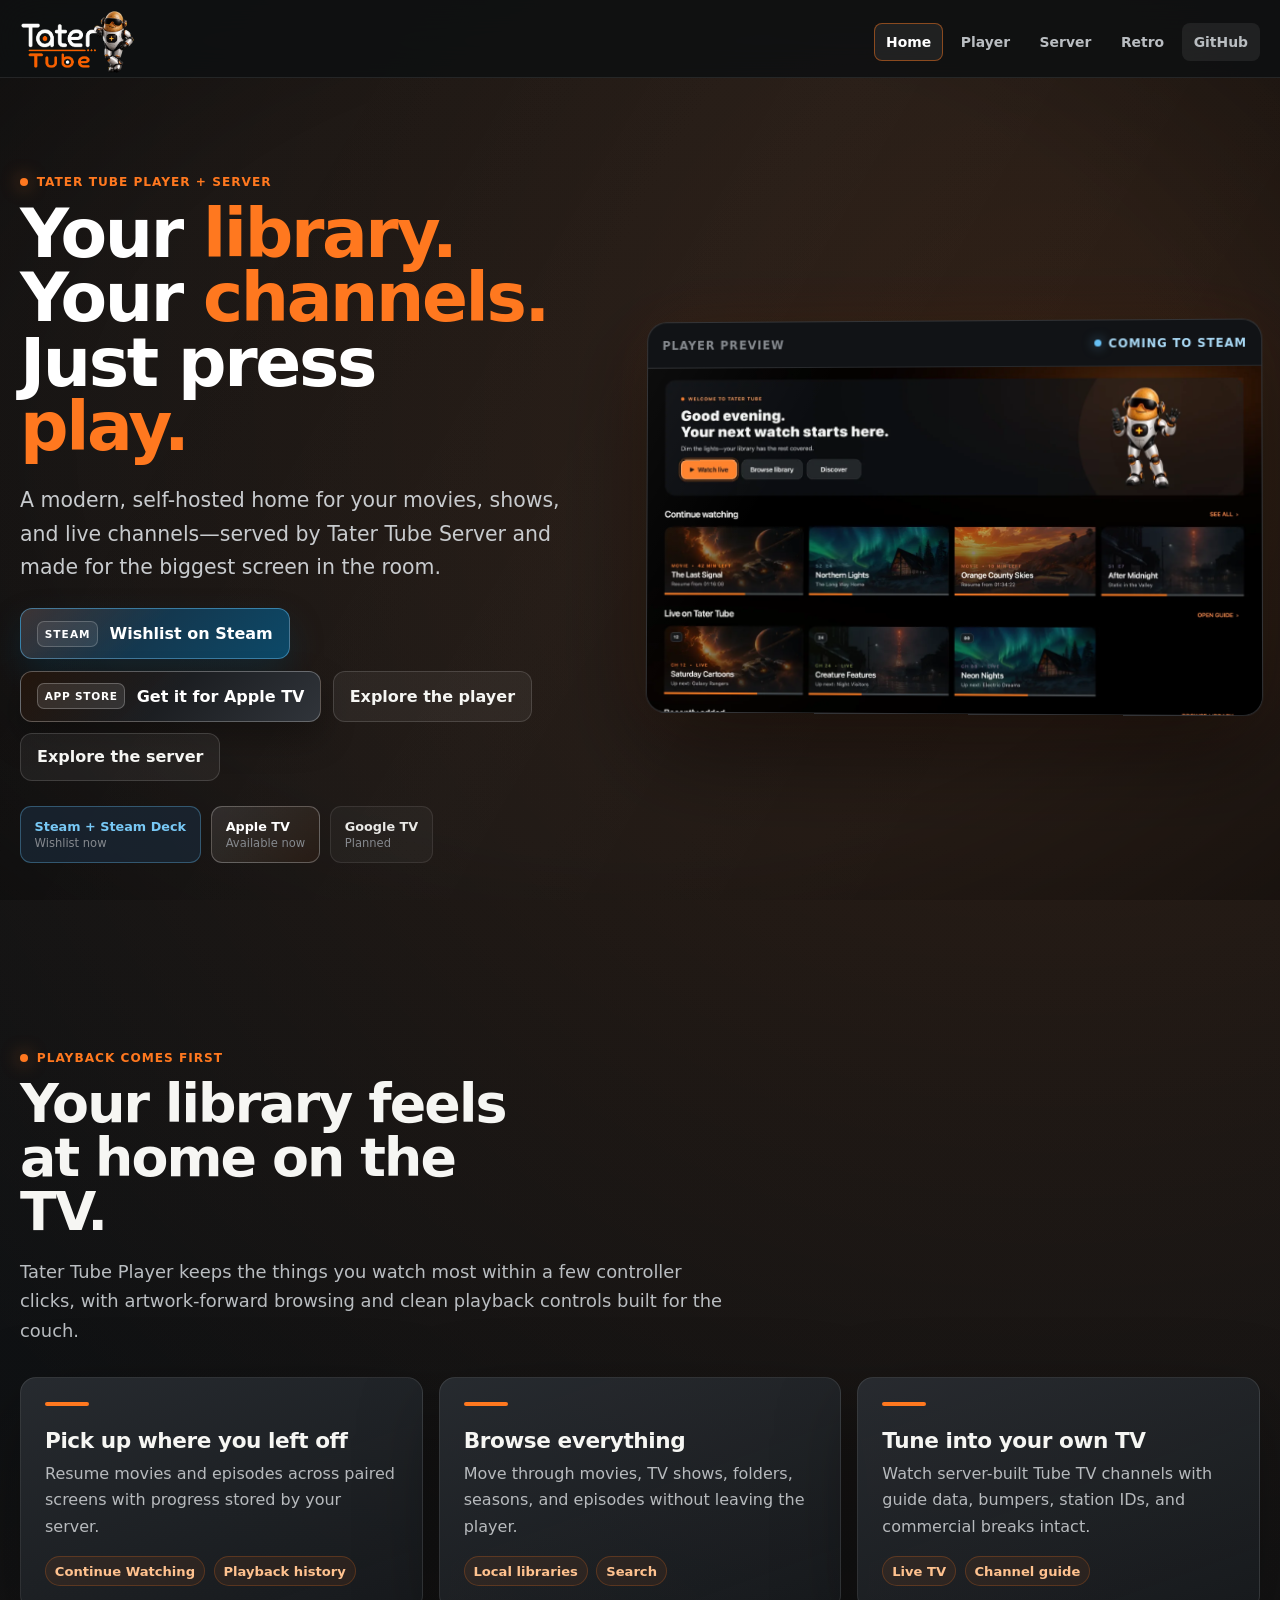
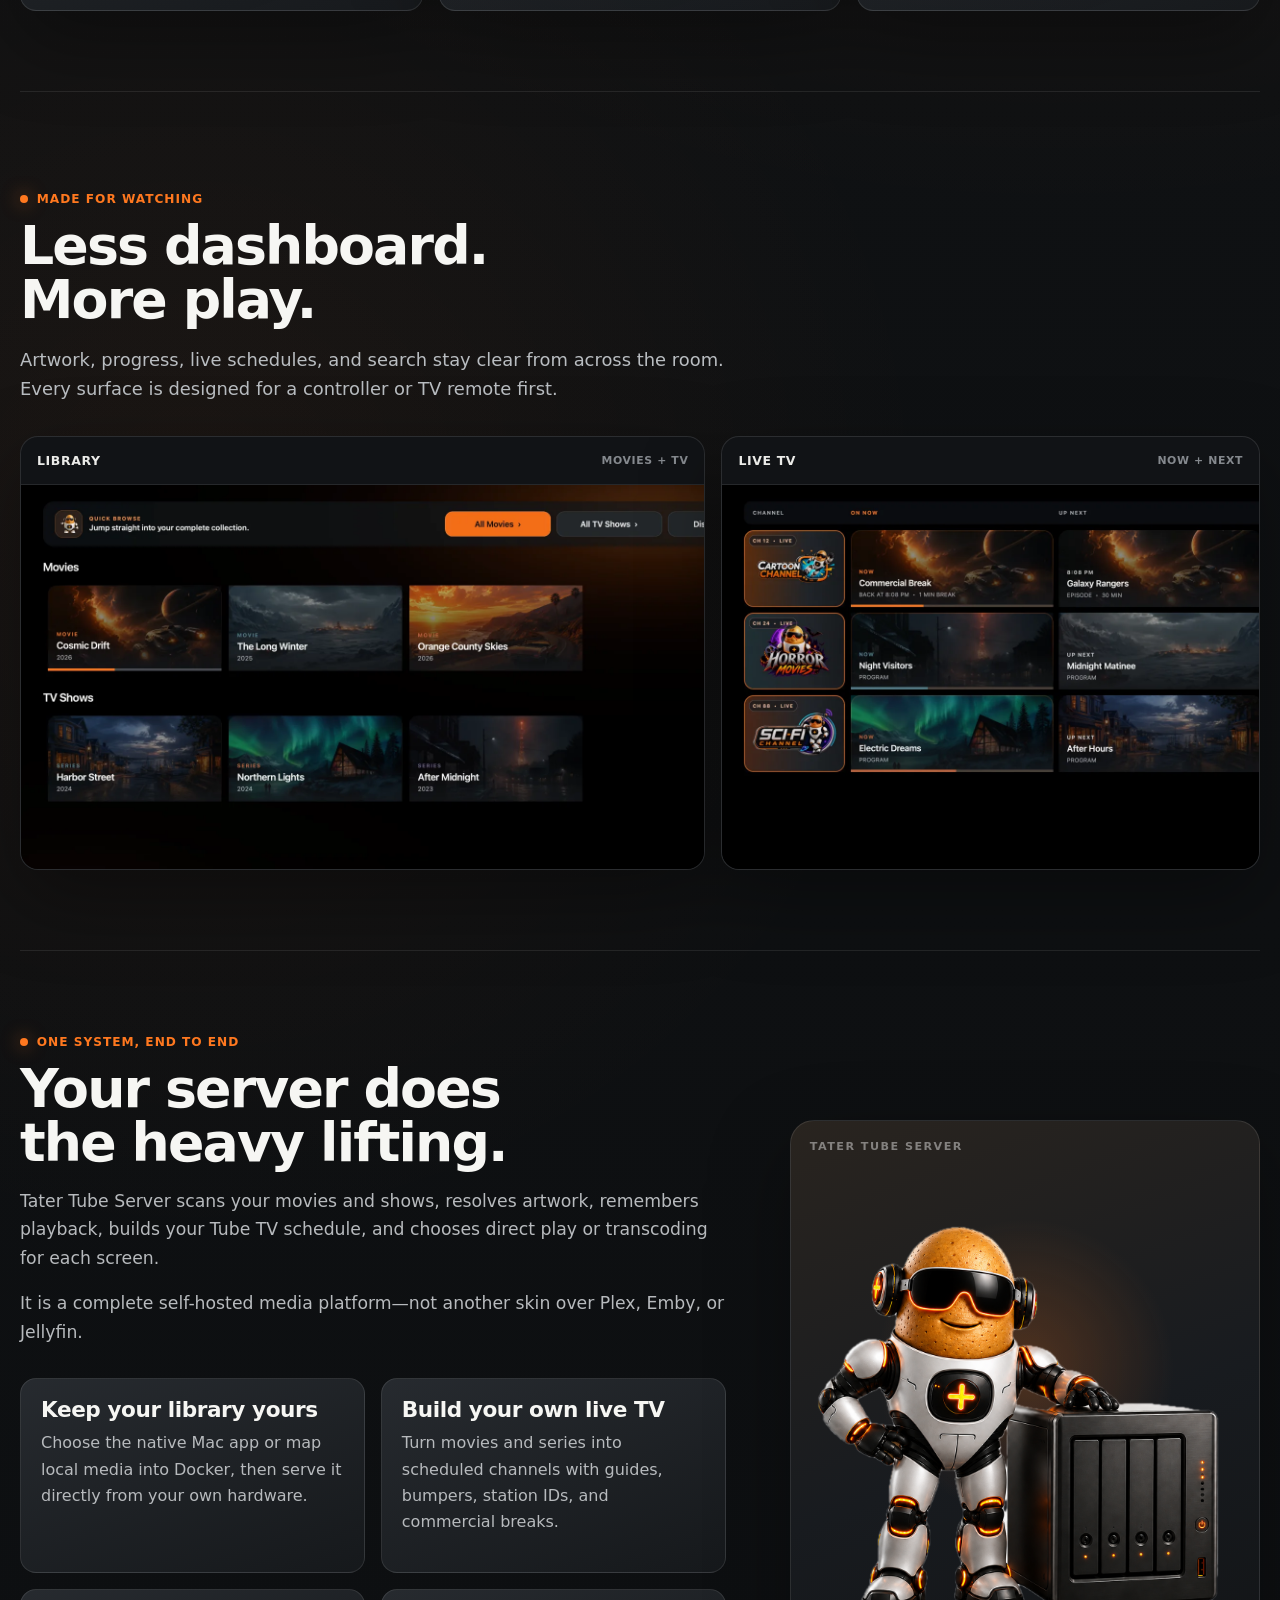
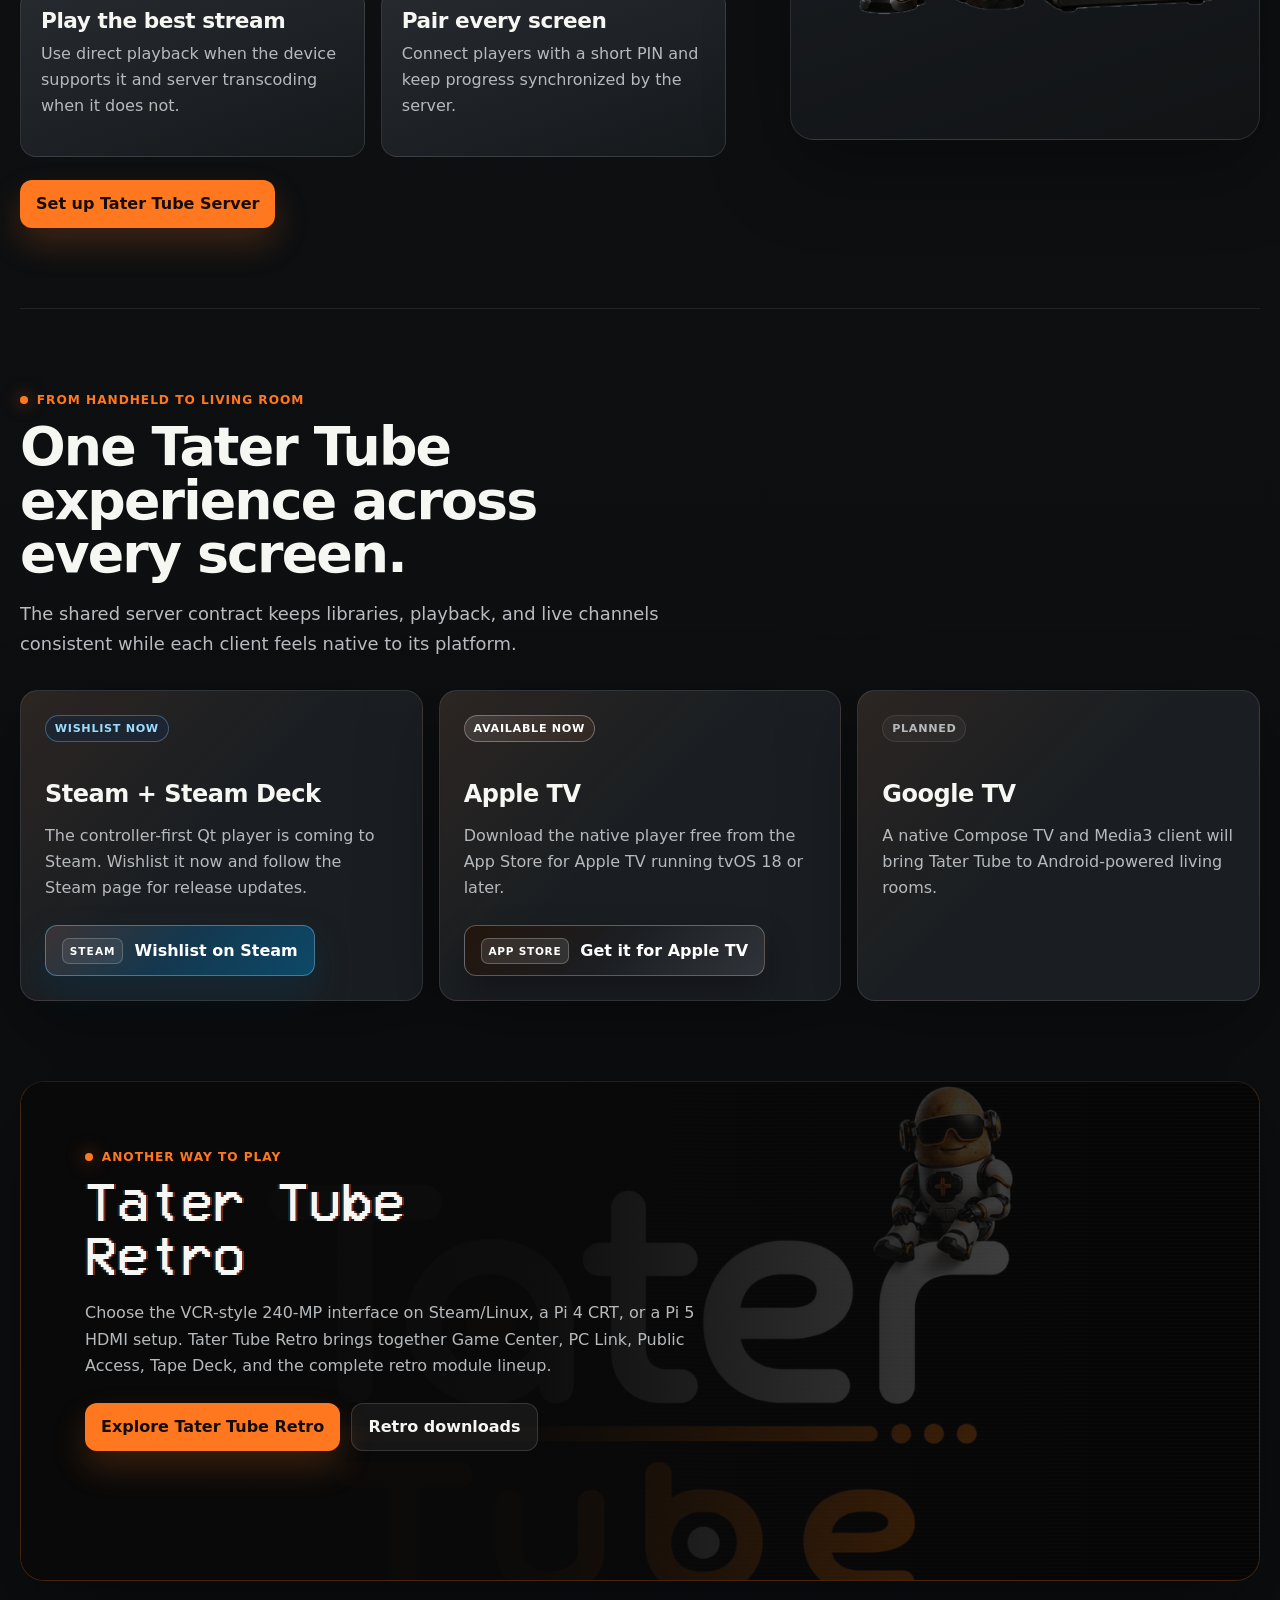
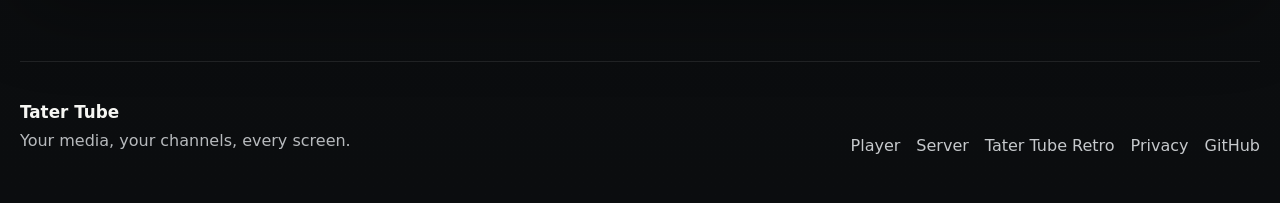
==== commit b8c0a4bf: "Add native macOS server setup" ====
--- a/public_html/index.html
+++ b/public_html/index.html
@@ -14,7 +14,7 @@
           <meta name="twitter:image" content="https://tatertube.tv/assets/images/og-modern.png">
           <title>Tater Tube | Your media, your channels, every screen</title>
           <link rel="icon" type="image/png" href="assets/images/player-mascot.png">
-          <link rel="stylesheet" href="assets/site.css?v=a7e49d897c02">
+          <link rel="stylesheet" href="assets/site.css?v=1fb195e68772">
           <script src="assets/site.js?v=31f441f3871a" defer></script>
         </head>
         <body class="modern-page" data-page="home">
@@ -119,7 +119,7 @@
         <div class="grid grid-2 compact-feature-grid">
           <article class="info-card">
   <h3>Keep your library yours</h3>
-  <p>Map local media into Docker and serve it directly from your own hardware.</p>
+  <p>Choose the native Mac app or map local media into Docker, then serve it directly from your own hardware.</p>
 
 </article>
 
--- a/public_html/assets/site.css
+++ b/public_html/assets/site.css
@@ -537,6 +537,36 @@
   padding: 0.85rem 1rem;
   color: var(--muted);
   border-top: 1px solid var(--line);
+  font-size: 0.92rem;
+}
+
+.mac-server-panel {
+  display: grid;
+  min-height: 480px;
+  margin: 0;
+  overflow: hidden;
+  border: 1px solid rgba(255, 255, 255, 0.1);
+  border-radius: 18px;
+  background:
+    radial-gradient(circle at 50% 42%, rgba(255, 120, 31, 0.22), transparent 38%),
+    linear-gradient(160deg, #29241f, #181b1f 52%, #111315);
+  box-shadow: var(--shadow);
+}
+
+.mac-server-panel img {
+  width: 100%;
+  height: 100%;
+  max-height: 430px;
+  padding: 1rem 1rem 0;
+  object-fit: contain;
+}
+
+.mac-server-panel figcaption {
+  align-self: end;
+  padding: 0.9rem 1rem;
+  color: var(--muted);
+  border-top: 1px solid var(--line);
+  background: rgba(18, 20, 23, 0.94);
   font-size: 0.92rem;
 }
 
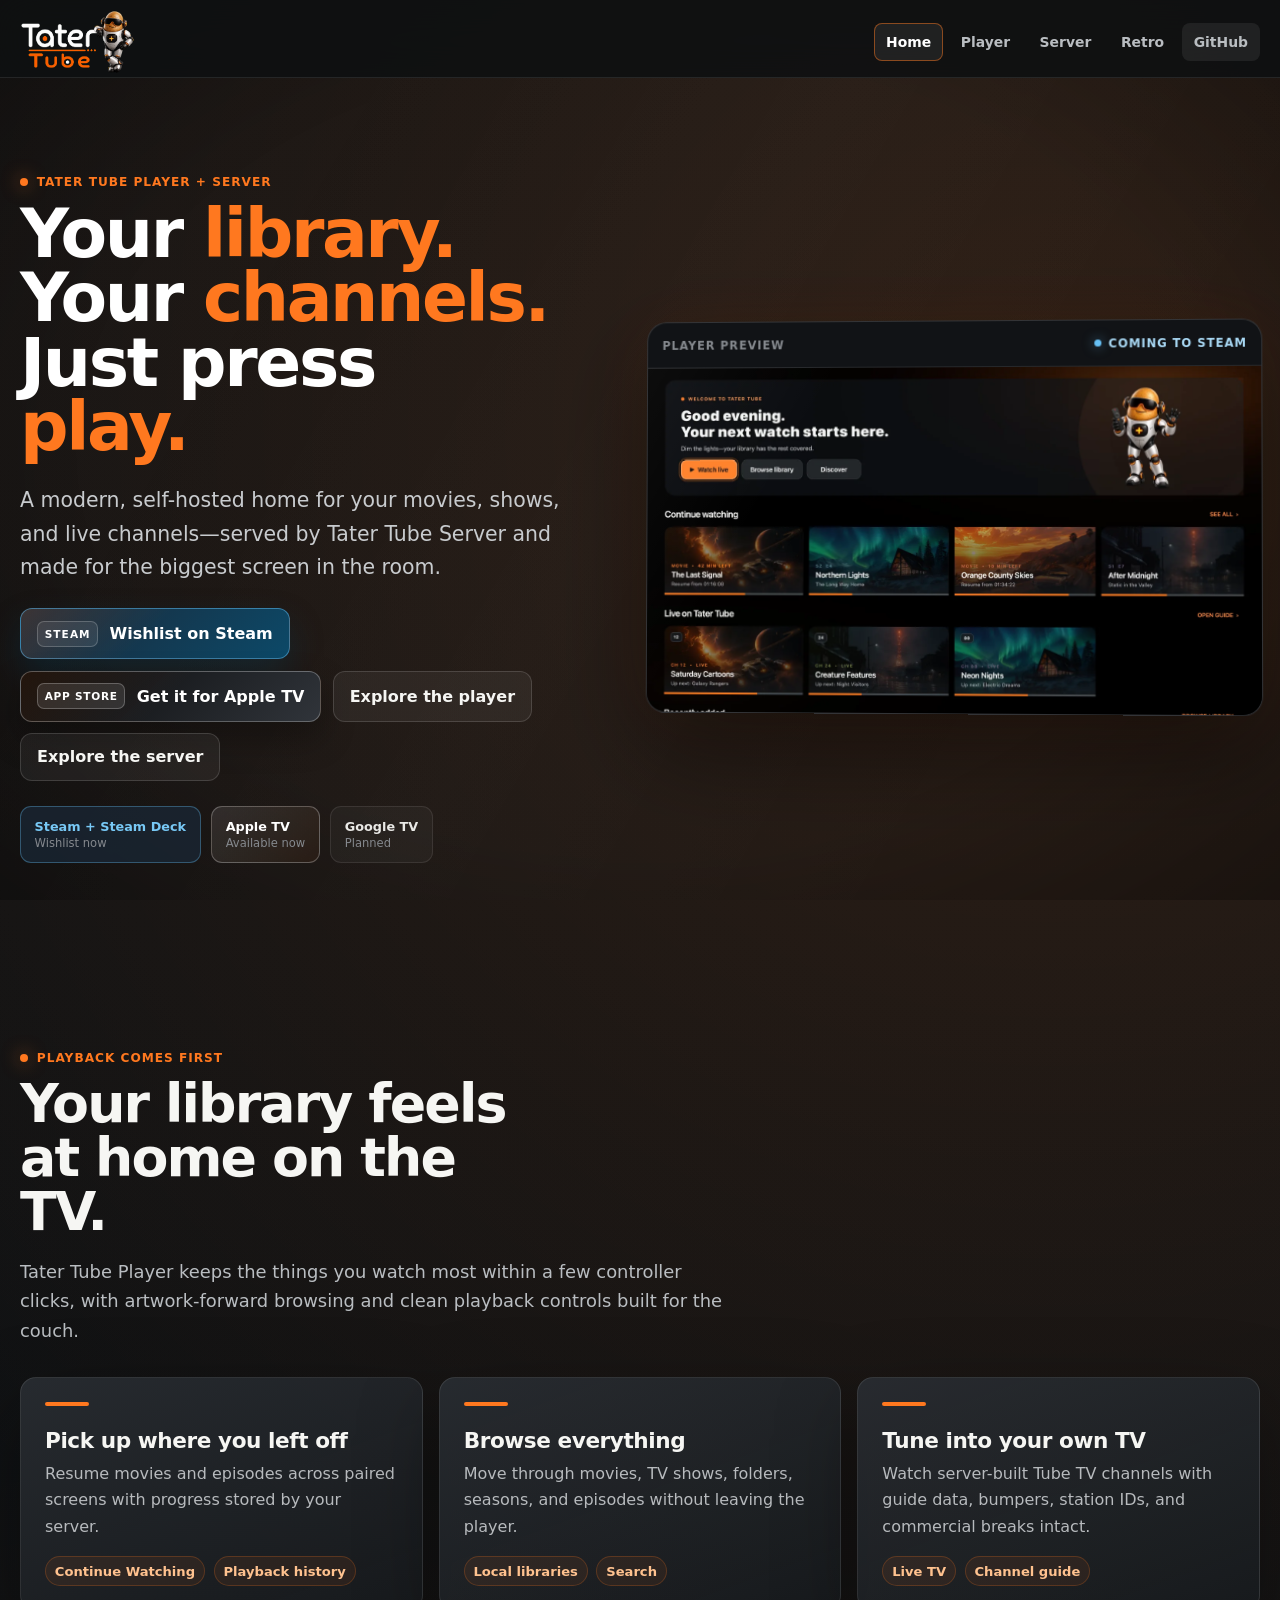
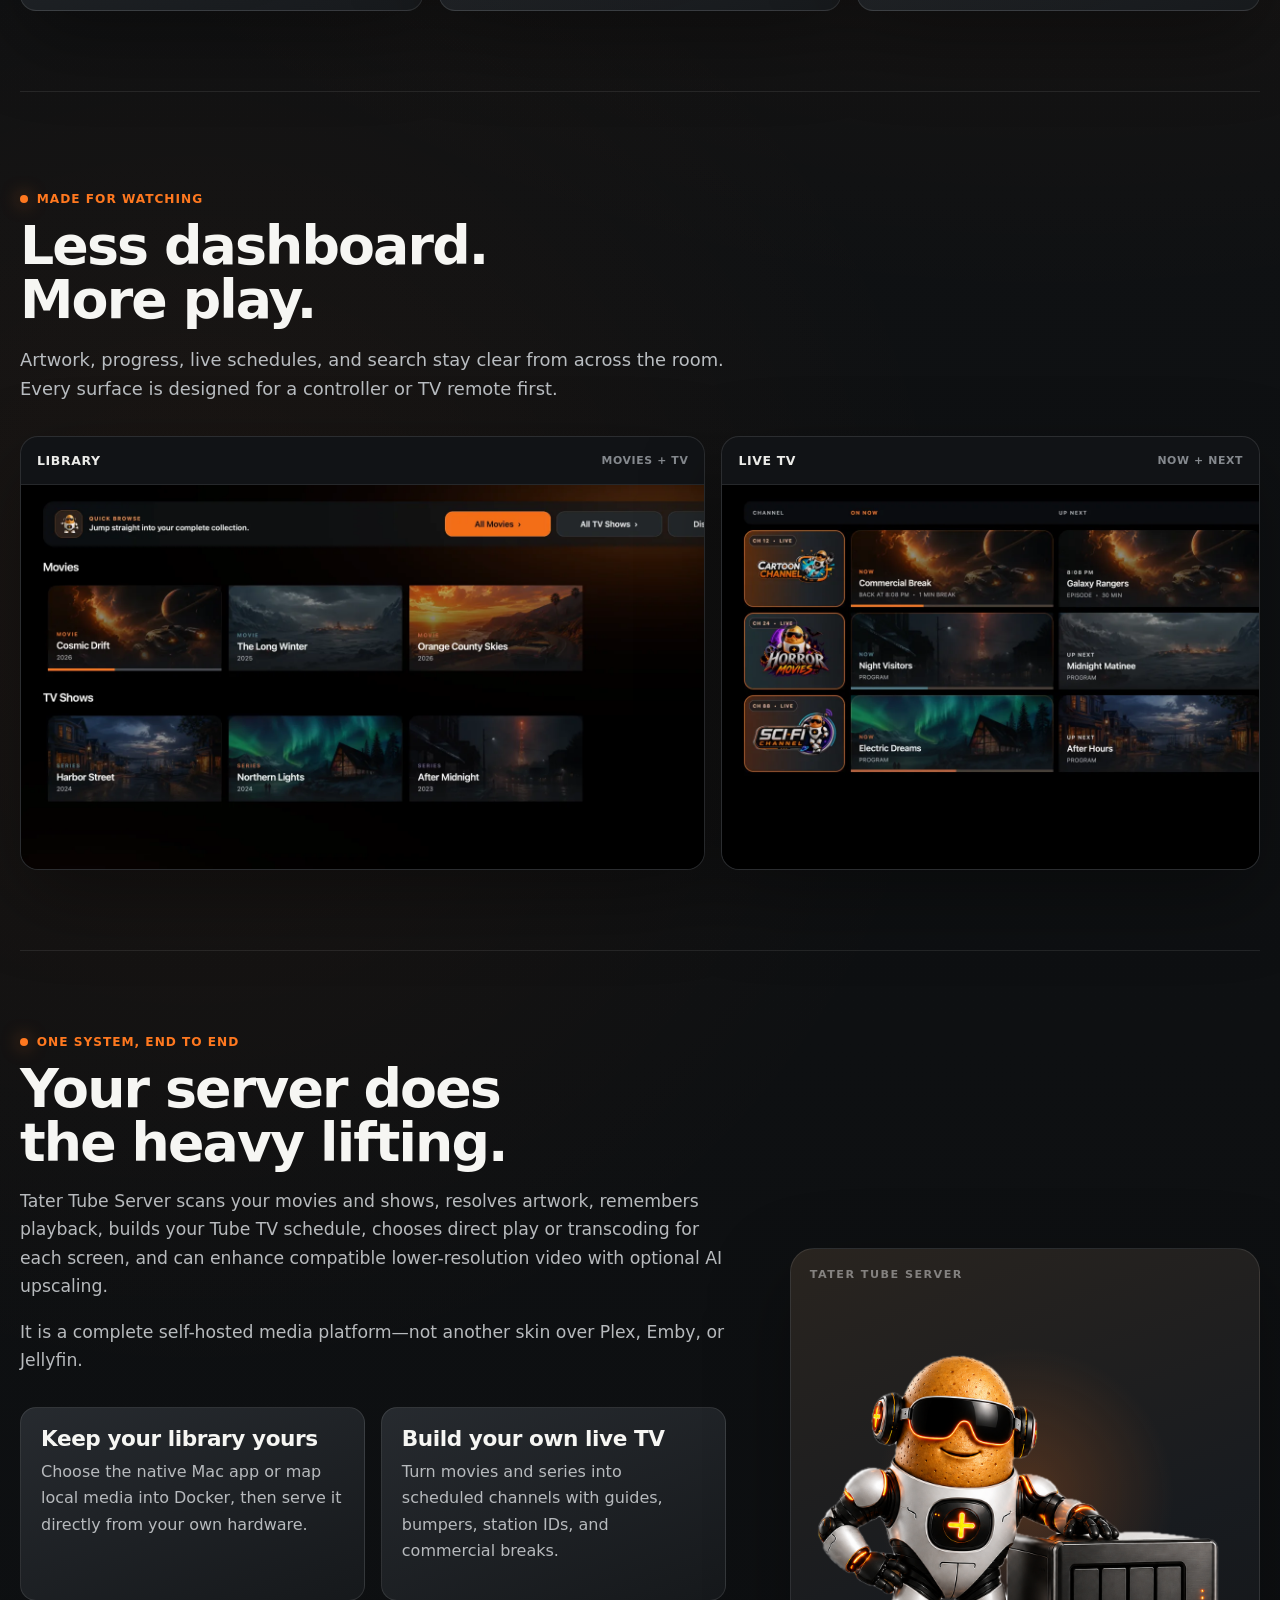
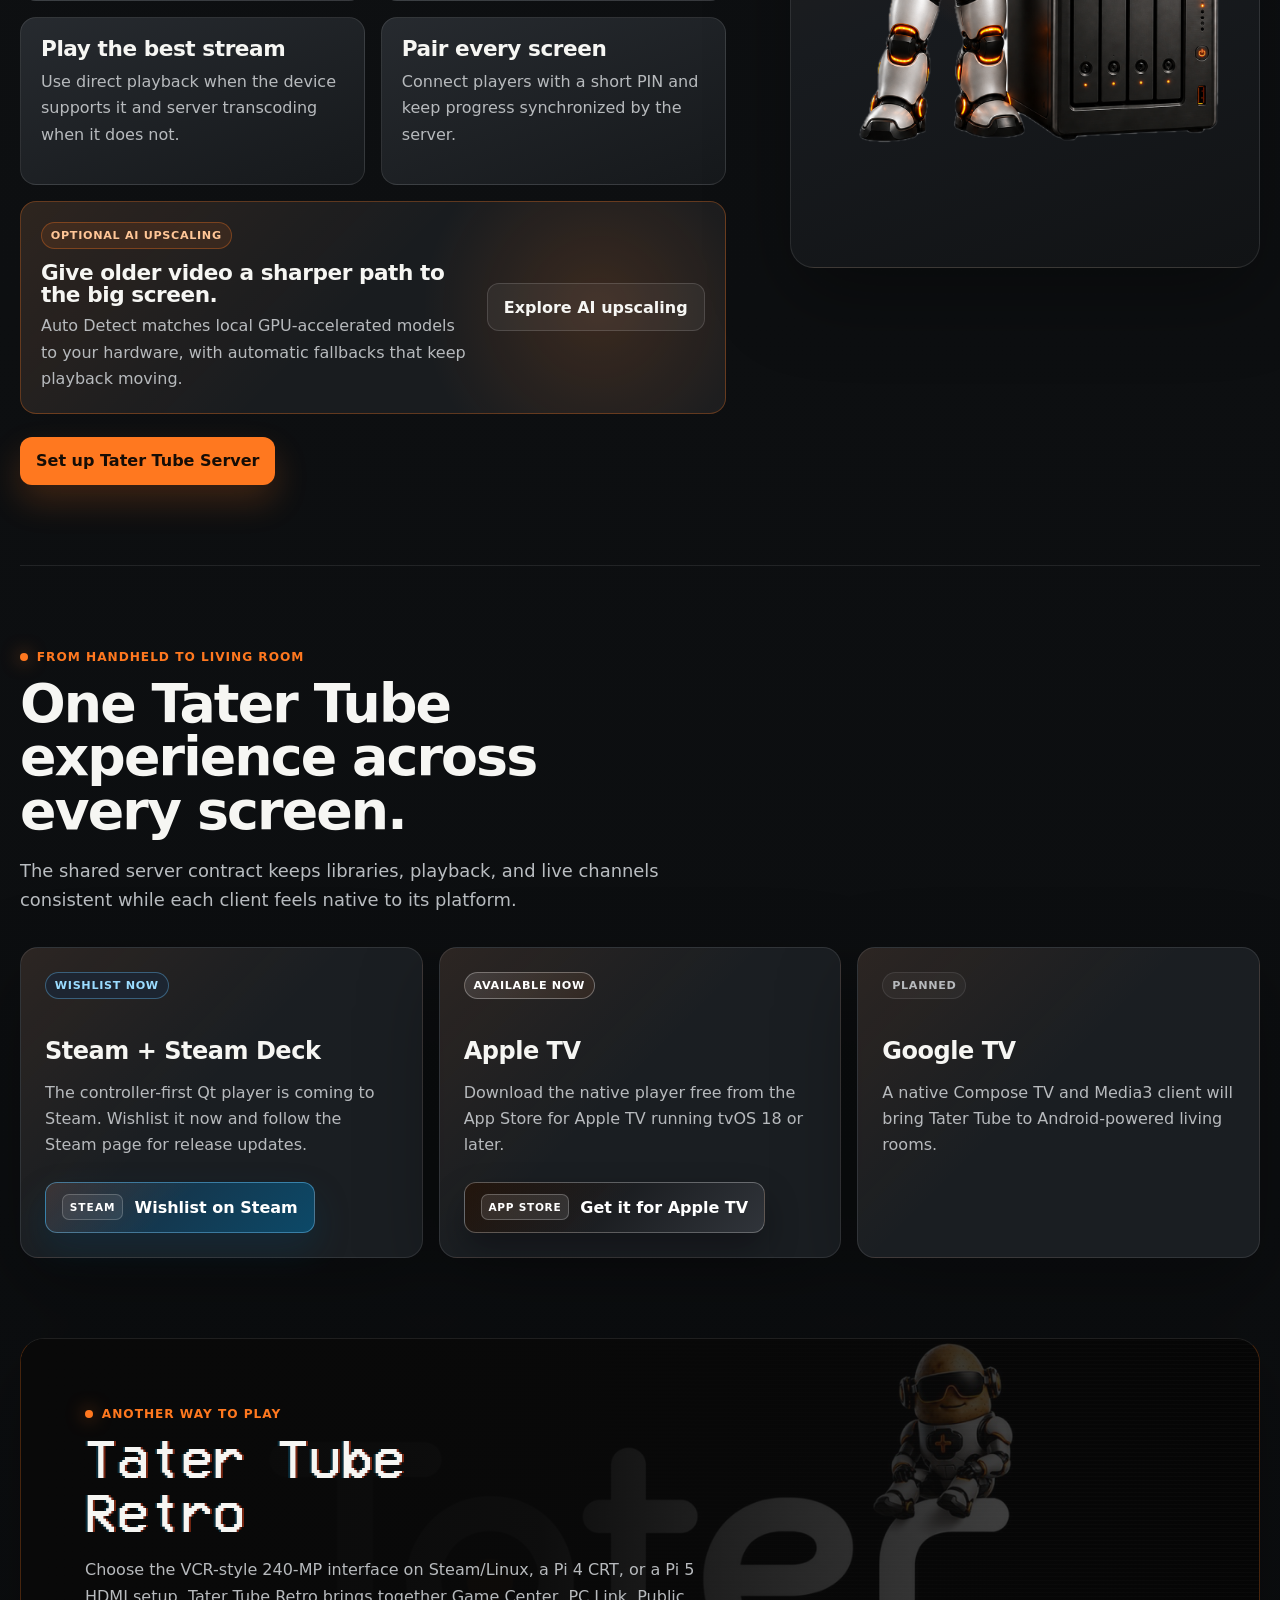
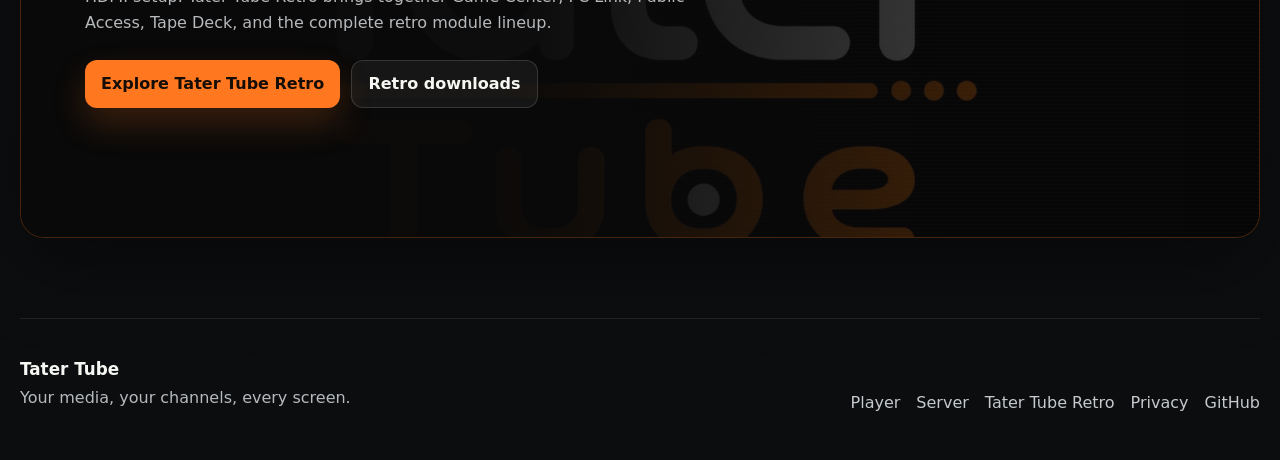
==== commit 87e71faa: "Add AI upscaling and GPU setup guidance" ====
--- a/public_html/index.html
+++ b/public_html/index.html
@@ -14,7 +14,7 @@
           <meta name="twitter:image" content="https://tatertube.tv/assets/images/og-modern.png">
           <title>Tater Tube | Your media, your channels, every screen</title>
           <link rel="icon" type="image/png" href="assets/images/player-mascot.png">
-          <link rel="stylesheet" href="assets/site.css?v=1fb195e68772">
+          <link rel="stylesheet" href="assets/site.css?v=647cf420207d">
           <script src="assets/site.js?v=31f441f3871a" defer></script>
         </head>
         <body class="modern-page" data-page="home">
@@ -110,11 +110,11 @@
       </div>
     </section>
 
-    <section class="section modern-server-highlight">
+    <section class="section modern-server-highlight" id="server-features">
       <div class="modern-server-copy">
         <span class="eyebrow">One system, end to end</span>
         <h2>Your server does the heavy lifting.</h2>
-        <p>Tater Tube Server scans your movies and shows, resolves artwork, remembers playback, builds your Tube TV schedule, and chooses direct play or transcoding for each screen.</p>
+        <p>Tater Tube Server scans your movies and shows, resolves artwork, remembers playback, builds your Tube TV schedule, chooses direct play or transcoding for each screen, and can enhance compatible lower-resolution video with optional AI upscaling.</p>
         <p>It is a complete self-hosted media platform—not another skin over Plex, Emby, or Jellyfin.</p>
         <div class="grid grid-2 compact-feature-grid">
           <article class="info-card">
@@ -141,6 +141,14 @@
 
 </article>
 
+          <article class="info-card compact-feature-ai">
+            <div>
+              <span class="platform-badge is-first">Optional AI upscaling</span>
+              <h3>Give older video a sharper path to the big screen.</h3>
+              <p>Auto Detect matches local GPU-accelerated models to your hardware, with automatic fallbacks that keep playback moving.</p>
+            </div>
+            <a class="button button-secondary" href="server/index.html#ai-upscaling">Explore AI upscaling</a>
+          </article>
         </div>
         <div class="action-row">
           <a class="button" href="server/index.html">Set up Tater Tube Server</a>
--- a/public_html/assets/site.css
+++ b/public_html/assets/site.css
@@ -568,6 +568,182 @@
   border-top: 1px solid var(--line);
   background: rgba(18, 20, 23, 0.94);
   font-size: 0.92rem;
+}
+
+.hardware-platform-grid {
+  align-items: stretch;
+}
+
+.hardware-platform-card {
+  display: flex;
+  flex-direction: column;
+  min-width: 0;
+  padding: 1.4rem;
+  border: 1px solid rgba(255, 255, 255, 0.1);
+  border-radius: 18px;
+  background:
+    linear-gradient(140deg, rgba(255, 120, 31, 0.09), transparent 42%),
+    linear-gradient(160deg, rgba(40, 44, 49, 0.96), rgba(23, 26, 29, 0.95));
+  box-shadow: var(--shadow);
+}
+
+.hardware-platform-card h3 {
+  margin: 1rem 0 0.65rem;
+  font-size: clamp(1.45rem, 3vw, 2rem);
+}
+
+.hardware-platform-card > p {
+  margin: 0;
+  color: var(--muted);
+}
+
+.hardware-platform-card .command-box {
+  margin-top: 1.25rem;
+}
+
+.hardware-platform-notes {
+  display: grid;
+  gap: 0.65rem;
+  margin-top: 1rem;
+}
+
+.hardware-platform-notes p {
+  margin: 0;
+  padding: 0.75rem 0.8rem;
+  border: 1px solid rgba(255, 255, 255, 0.08);
+  border-radius: 10px;
+  color: var(--muted);
+  background: rgba(11, 13, 15, 0.45);
+  font-size: 0.82rem;
+  line-height: 1.55;
+}
+
+.hardware-platform-notes strong,
+.hardware-platform-notes b {
+  color: #f4f2ed;
+}
+
+.hardware-step-grid {
+  margin-top: 1rem;
+}
+
+.hardware-step-grid .info-card {
+  min-height: 190px;
+}
+
+.ai-upscaling-section {
+  display: grid;
+  grid-template-columns: minmax(0, 1.08fr) minmax(360px, 0.92fr);
+  gap: clamp(2rem, 5vw, 5rem);
+  align-items: center;
+}
+
+.ai-upscaling-copy > p {
+  max-width: 720px;
+  font-size: 1.08rem;
+}
+
+.ai-upscaling-copy .chip-row {
+  margin-top: 1.35rem;
+}
+
+.ai-upscaling-flow {
+  display: grid;
+  grid-template-columns: repeat(3, minmax(0, 1fr));
+  gap: 0.7rem;
+  margin-top: 1.5rem;
+}
+
+.ai-upscaling-flow > div {
+  min-height: 156px;
+  padding: 1rem;
+  border: 1px solid rgba(255, 255, 255, 0.1);
+  border-radius: 14px;
+  background:
+    linear-gradient(145deg, rgba(255, 120, 31, 0.08), transparent 52%),
+    rgba(25, 28, 31, 0.88);
+}
+
+.ai-upscaling-flow strong {
+  display: flex;
+  align-items: center;
+  gap: 0.5rem;
+  color: #f4f2ed;
+  font-family: var(--font-display);
+  font-size: 1rem;
+}
+
+.ai-upscaling-flow strong span {
+  color: var(--accent);
+  font-size: 0.7rem;
+  letter-spacing: 0.08em;
+}
+
+.ai-upscaling-flow p {
+  margin: 0.7rem 0 0;
+  color: var(--muted);
+  font-size: 0.8rem;
+  line-height: 1.55;
+}
+
+.ai-upscaling-copy .ai-upscaling-note {
+  margin: 1.25rem 0 0;
+  padding: 0.9rem 1rem;
+  border-left: 3px solid var(--accent);
+  border-radius: 0 12px 12px 0;
+  color: var(--muted);
+  background: rgba(255, 120, 31, 0.07);
+  font-size: 0.86rem;
+}
+
+.ai-upscaling-note strong {
+  color: #f4f2ed;
+}
+
+.ai-upscaling-panel {
+  position: relative;
+  display: grid;
+  min-height: 520px;
+  margin: 0;
+  overflow: hidden;
+  border: 1px solid rgba(255, 255, 255, 0.11);
+  border-radius: 24px;
+  background:
+    radial-gradient(circle at 50% 42%, rgba(255, 120, 31, 0.26), transparent 42%),
+    linear-gradient(160deg, #29241f, #181b1f 54%, #111315);
+  box-shadow: var(--shadow);
+  isolation: isolate;
+}
+
+.ai-upscaling-panel::before {
+  content: "LOCAL AI PROCESSING";
+  position: absolute;
+  z-index: 2;
+  inset: 1.2rem auto auto 1.2rem;
+  color: rgba(255, 255, 255, 0.48);
+  font-size: 0.68rem;
+  font-weight: 850;
+  letter-spacing: 0.14em;
+}
+
+.ai-upscaling-panel img {
+  z-index: 1;
+  width: 100%;
+  height: 100%;
+  max-height: 455px;
+  padding-top: 2.2rem;
+  object-fit: contain;
+  filter: drop-shadow(0 24px 30px rgba(0, 0, 0, 0.34));
+}
+
+.ai-upscaling-panel figcaption {
+  z-index: 2;
+  align-self: end;
+  padding: 0.95rem 1rem;
+  color: var(--muted);
+  border-top: 1px solid var(--line);
+  background: rgba(18, 20, 23, 0.94);
+  font-size: 0.88rem;
 }
 
 .flow-strip {
@@ -1228,6 +1404,33 @@
   box-shadow: none;
 }
 
+.compact-feature-grid .compact-feature-ai {
+  grid-column: 1 / -1;
+  display: grid;
+  grid-template-columns: minmax(0, 1fr) auto;
+  gap: 1.25rem;
+  align-items: center;
+  min-height: 0;
+  border-color: rgba(255, 120, 31, 0.3);
+  background:
+    radial-gradient(circle at 82% 50%, rgba(255, 120, 31, 0.15), transparent 30%),
+    linear-gradient(135deg, rgba(255, 120, 31, 0.09), transparent 48%),
+    rgba(27, 30, 33, 0.96);
+}
+
+.compact-feature-ai h3 {
+  margin: 0.8rem 0 0.45rem;
+}
+
+.compact-feature-ai p {
+  max-width: 610px;
+  margin: 0;
+}
+
+.compact-feature-ai .button {
+  white-space: nowrap;
+}
+
 .server-mascot-panel {
   position: relative;
   display: grid;
@@ -1717,6 +1920,7 @@
   .modern-screenshot-grid,
   .player-gallery-grid,
   .modern-server-highlight,
+  .ai-upscaling-section,
   .modern-subhero,
   .privacy-hero,
   .privacy-layout,
@@ -1796,6 +2000,8 @@
   }
 
   .modern-page .site-header::before {
+    position: absolute;
+    inset: 0 calc((100vw - 100%) / -2) auto;
     height: 100%;
     min-height: 77px;
   }
@@ -1856,4 +2062,24 @@
     min-height: 380px;
   }
 
-}
+  .ai-upscaling-flow {
+    grid-template-columns: 1fr;
+  }
+
+  .ai-upscaling-flow > div {
+    min-height: 0;
+  }
+
+  .ai-upscaling-panel {
+    min-height: 390px;
+  }
+
+  .compact-feature-grid .compact-feature-ai {
+    grid-template-columns: 1fr;
+  }
+
+  .compact-feature-ai .button {
+    width: 100%;
+  }
+
+}
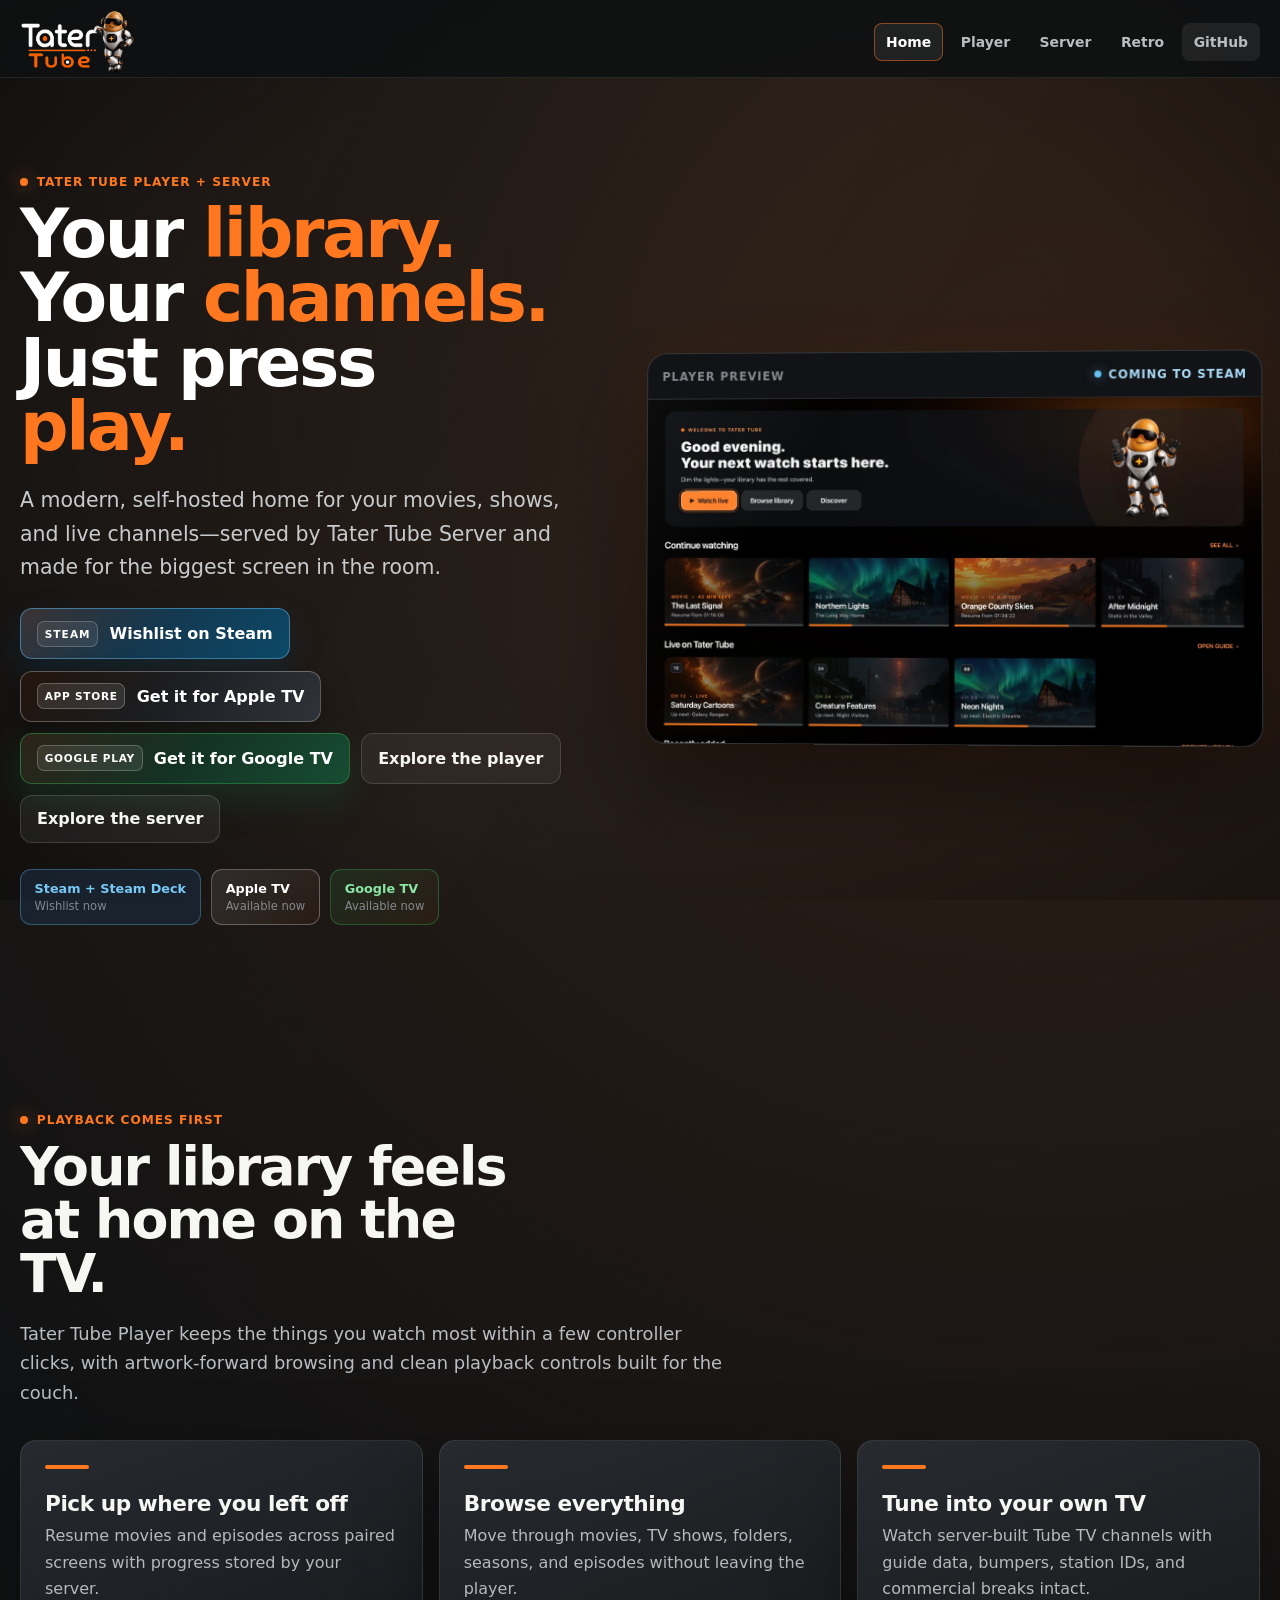
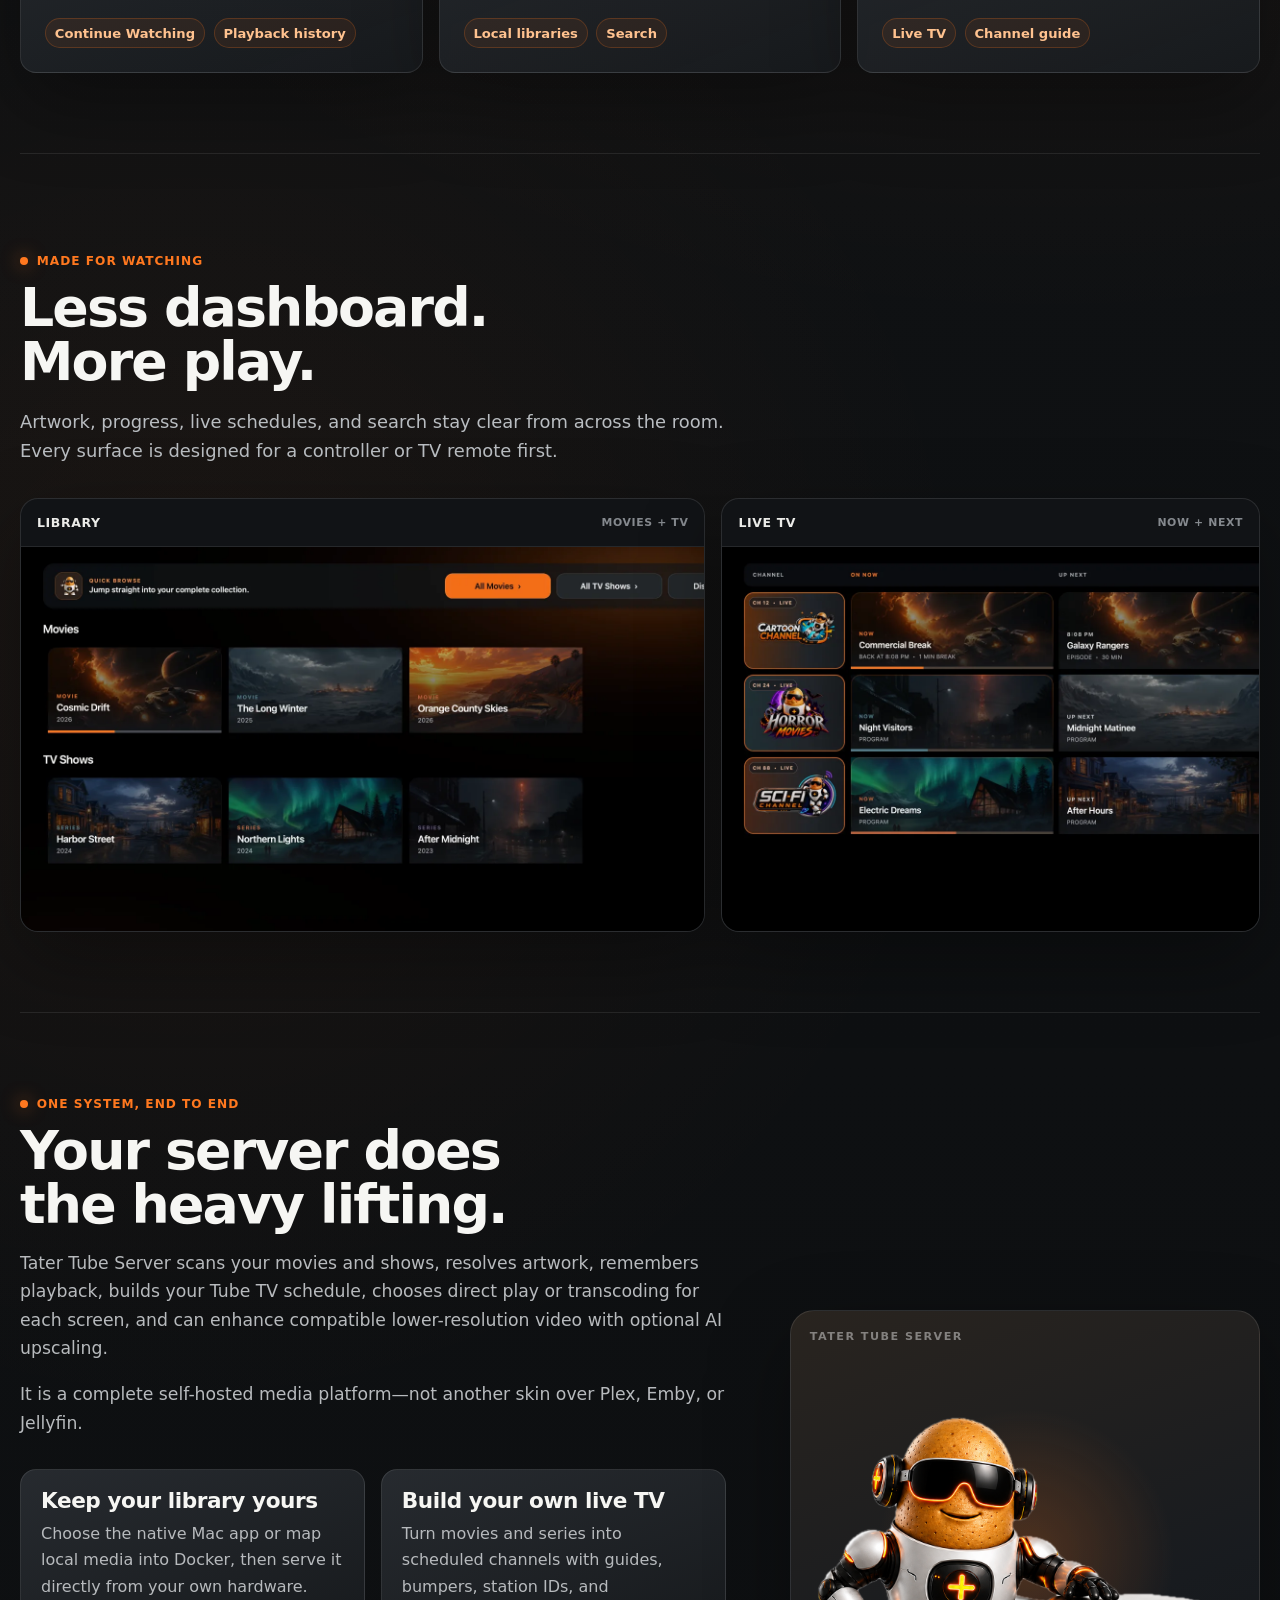
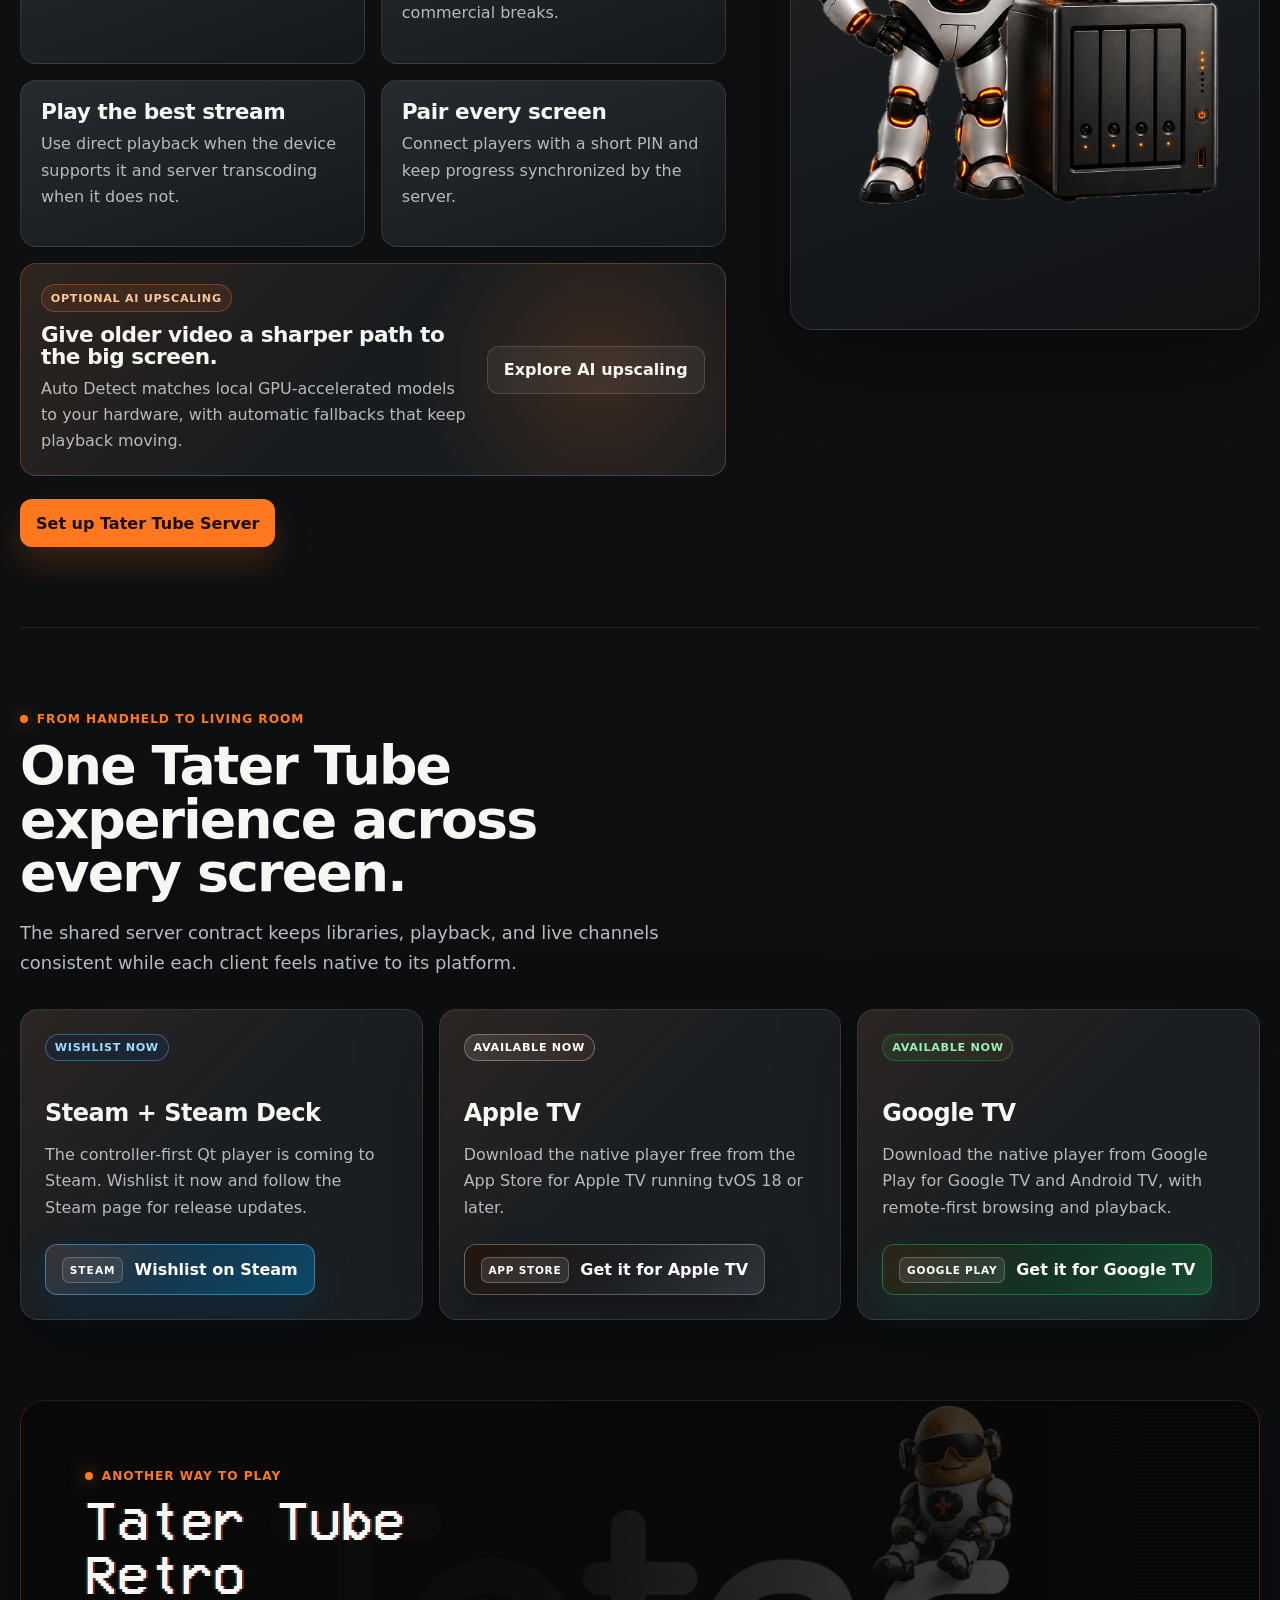
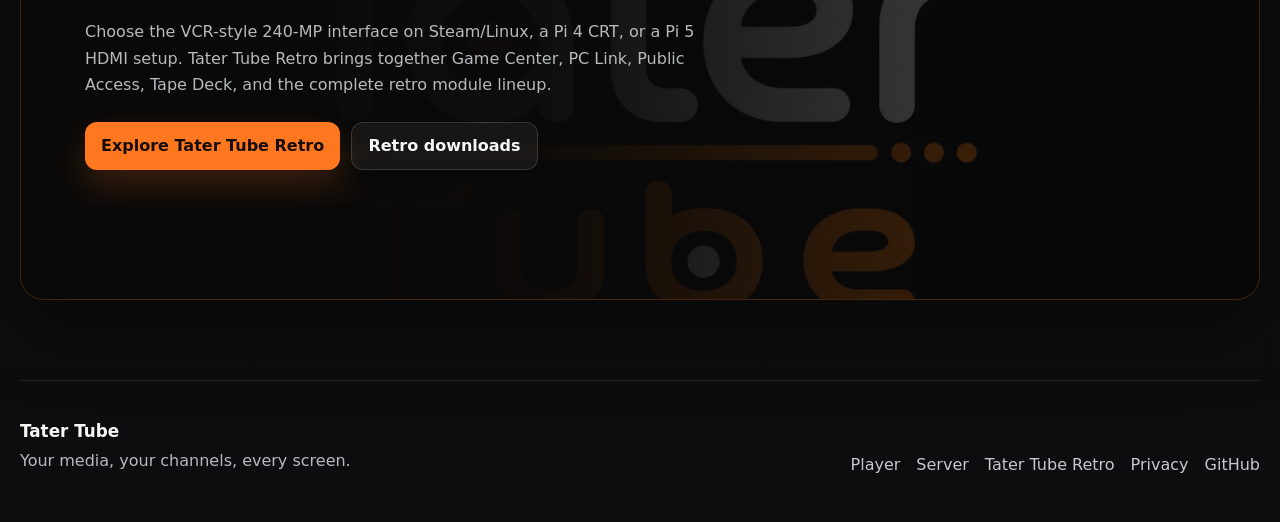
==== commit 6b1af0d6: "Add Google TV player release" ====
--- a/public_html/index.html
+++ b/public_html/index.html
@@ -14,7 +14,7 @@
           <meta name="twitter:image" content="https://tatertube.tv/assets/images/og-modern.png">
           <title>Tater Tube | Your media, your channels, every screen</title>
           <link rel="icon" type="image/png" href="assets/images/player-mascot.png">
-          <link rel="stylesheet" href="assets/site.css?v=647cf420207d">
+          <link rel="stylesheet" href="assets/site.css?v=f43cd9e746a9">
           <script src="assets/site.js?v=31f441f3871a" defer></script>
         </head>
         <body class="modern-page" data-page="home">
@@ -46,13 +46,14 @@
         <div class="hero-actions">
           <a class="button button-steam" href="https://store.steampowered.com/app/5239420/Tater_Tube_Player/" target="_blank" rel="noreferrer"><span class="steam-button-brand" aria-hidden="true">Steam</span><span>Wishlist on Steam</span></a>
           <a class="button button-app-store" href="https://apps.apple.com/us/app/tater-tube-player/id6811687667" target="_blank" rel="noreferrer"><span class="app-store-button-brand" aria-hidden="true">App Store</span><span>Get it for Apple TV</span></a>
+          <a class="button button-google-play" href="https://play.google.com/store/apps/details?id=com.tatertotterson.tatertubeplayer" target="_blank" rel="noreferrer"><span class="google-play-button-brand" aria-hidden="true">Google Play</span><span>Get it for Google TV</span></a>
           <a class="button button-secondary" href="player/index.html">Explore the player</a>
           <a class="button button-secondary" href="server/index.html">Explore the server</a>
         </div>
         <div class="platform-status" aria-label="Player platform availability">
           <span class="is-steam"><strong>Steam + Steam Deck</strong> Wishlist now</span>
           <span class="is-apple"><strong>Apple TV</strong> Available now</span>
-          <span><strong>Google TV</strong> Planned</span>
+          <span class="is-google"><strong>Google TV</strong> Available now</span>
         </div>
       </div>
       <figure class="player-showcase">
@@ -179,9 +180,10 @@
           <div class="action-row"><a class="button button-app-store" href="https://apps.apple.com/us/app/tater-tube-player/id6811687667" target="_blank" rel="noreferrer"><span class="app-store-button-brand" aria-hidden="true">App Store</span><span>Get it for Apple TV</span></a></div>
         </article>
         <article class="platform-card">
-          <span class="platform-badge">Planned</span>
+          <span class="platform-badge is-google">Available now</span>
           <h3>Google TV</h3>
-          <p>A native Compose TV and Media3 client will bring Tater Tube to Android-powered living rooms.</p>
+          <p>Download the native player from Google Play for Google TV and Android TV, with remote-first browsing and playback.</p>
+          <div class="action-row"><a class="button button-google-play" href="https://play.google.com/store/apps/details?id=com.tatertotterson.tatertubeplayer" target="_blank" rel="noreferrer"><span class="google-play-button-brand" aria-hidden="true">Google Play</span><span>Get it for Google TV</span></a></div>
         </article>
       </div>
     </section>
--- a/public_html/assets/site.css
+++ b/public_html/assets/site.css
@@ -1158,6 +1158,37 @@
   text-transform: uppercase;
 }
 
+.modern-page .button-google-play {
+  gap: 0.7rem;
+  color: #fff;
+  border: 1px solid rgba(52, 168, 83, 0.48);
+  background:
+    linear-gradient(135deg, rgba(255, 120, 31, 0.12), transparent 50%),
+    linear-gradient(135deg, #111817, #174d32);
+  box-shadow: 0 16px 34px rgba(21, 101, 63, 0.27);
+  transition: transform 160ms ease, border-color 160ms ease, box-shadow 160ms ease;
+}
+
+.modern-page .button-google-play:hover {
+  border-color: #5bc77a;
+  box-shadow: 0 18px 38px rgba(21, 101, 63, 0.38), 0 0 24px rgba(255, 120, 31, 0.12);
+  transform: translateY(-1px);
+}
+
+.google-play-button-brand {
+  display: inline-flex;
+  align-items: center;
+  min-height: 26px;
+  padding: 0.25rem 0.42rem;
+  border: 1px solid rgba(255, 255, 255, 0.22);
+  border-radius: 7px;
+  background: rgba(255, 255, 255, 0.09);
+  font-size: 0.66rem;
+  font-weight: 900;
+  letter-spacing: 0.07em;
+  text-transform: uppercase;
+}
+
 .platform-status {
   display: flex;
   flex-wrap: wrap;
@@ -1206,6 +1237,15 @@
 
 .platform-status span.is-apple strong {
   color: #fff;
+}
+
+.platform-status span.is-google {
+  border-color: rgba(52, 168, 83, 0.38);
+  background: linear-gradient(135deg, rgba(52, 168, 83, 0.14), rgba(255, 120, 31, 0.05));
+}
+
+.platform-status span.is-google strong {
+  color: #8ae6a4;
 }
 
 .player-showcase {
@@ -1517,6 +1557,12 @@
   color: #fff;
   border-color: rgba(255, 255, 255, 0.3);
   background: linear-gradient(135deg, rgba(255, 255, 255, 0.12), rgba(255, 120, 31, 0.08));
+}
+
+.platform-badge.is-google {
+  color: #9ceeb4;
+  border-color: rgba(52, 168, 83, 0.38);
+  background: linear-gradient(135deg, rgba(52, 168, 83, 0.15), rgba(255, 120, 31, 0.06));
 }
 
 .retro-gateway {
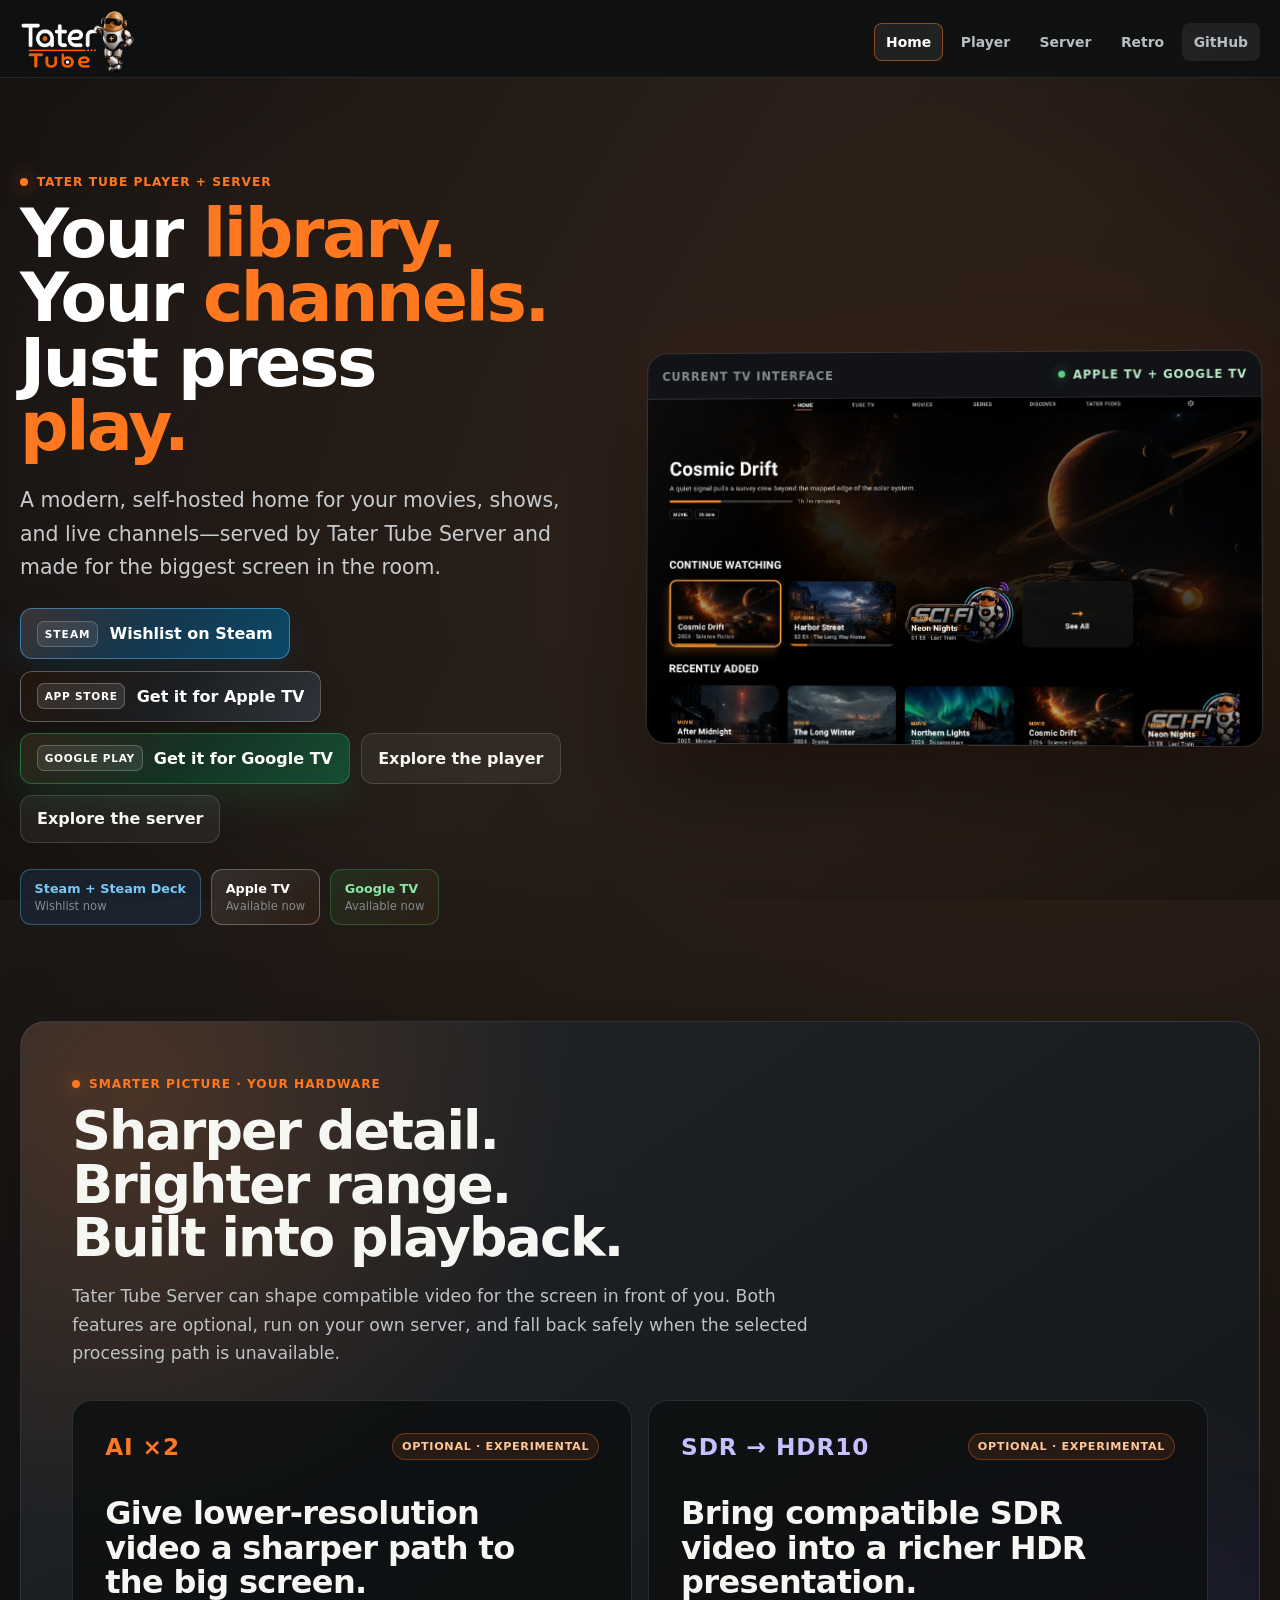
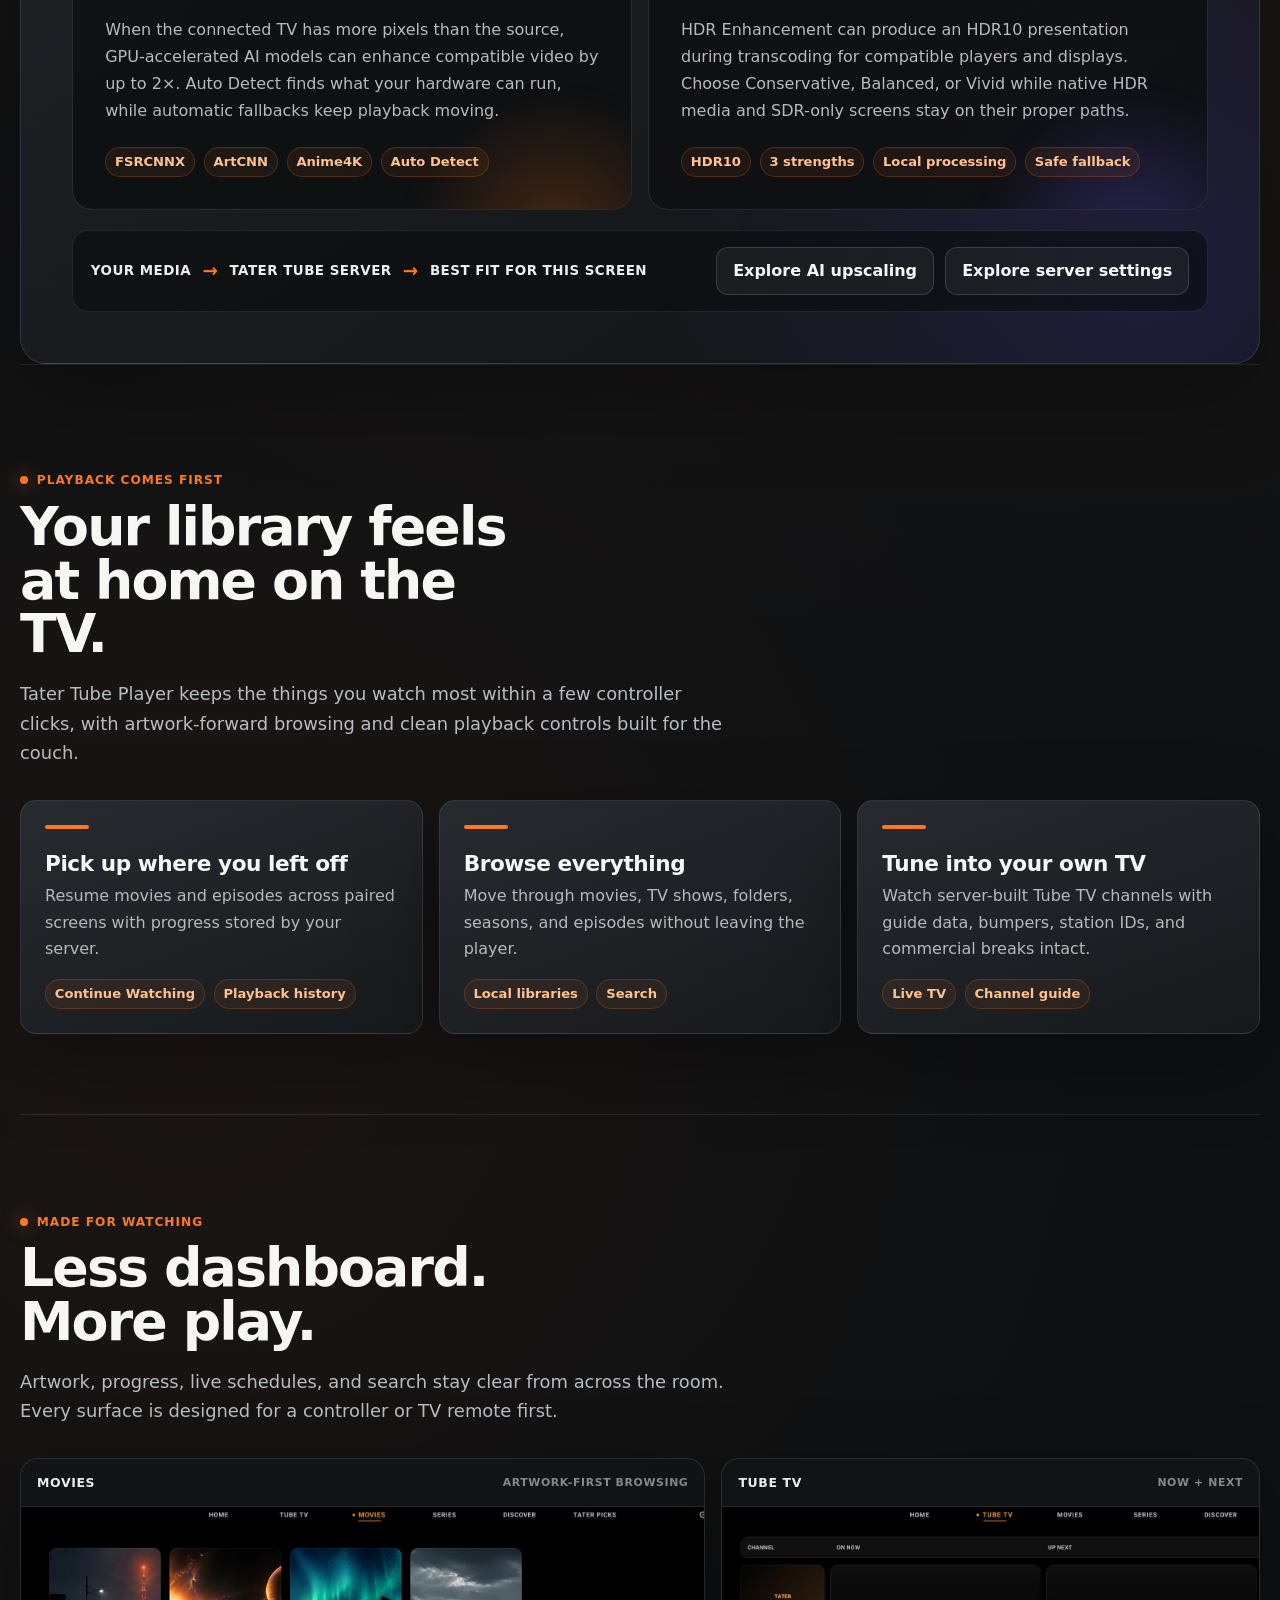
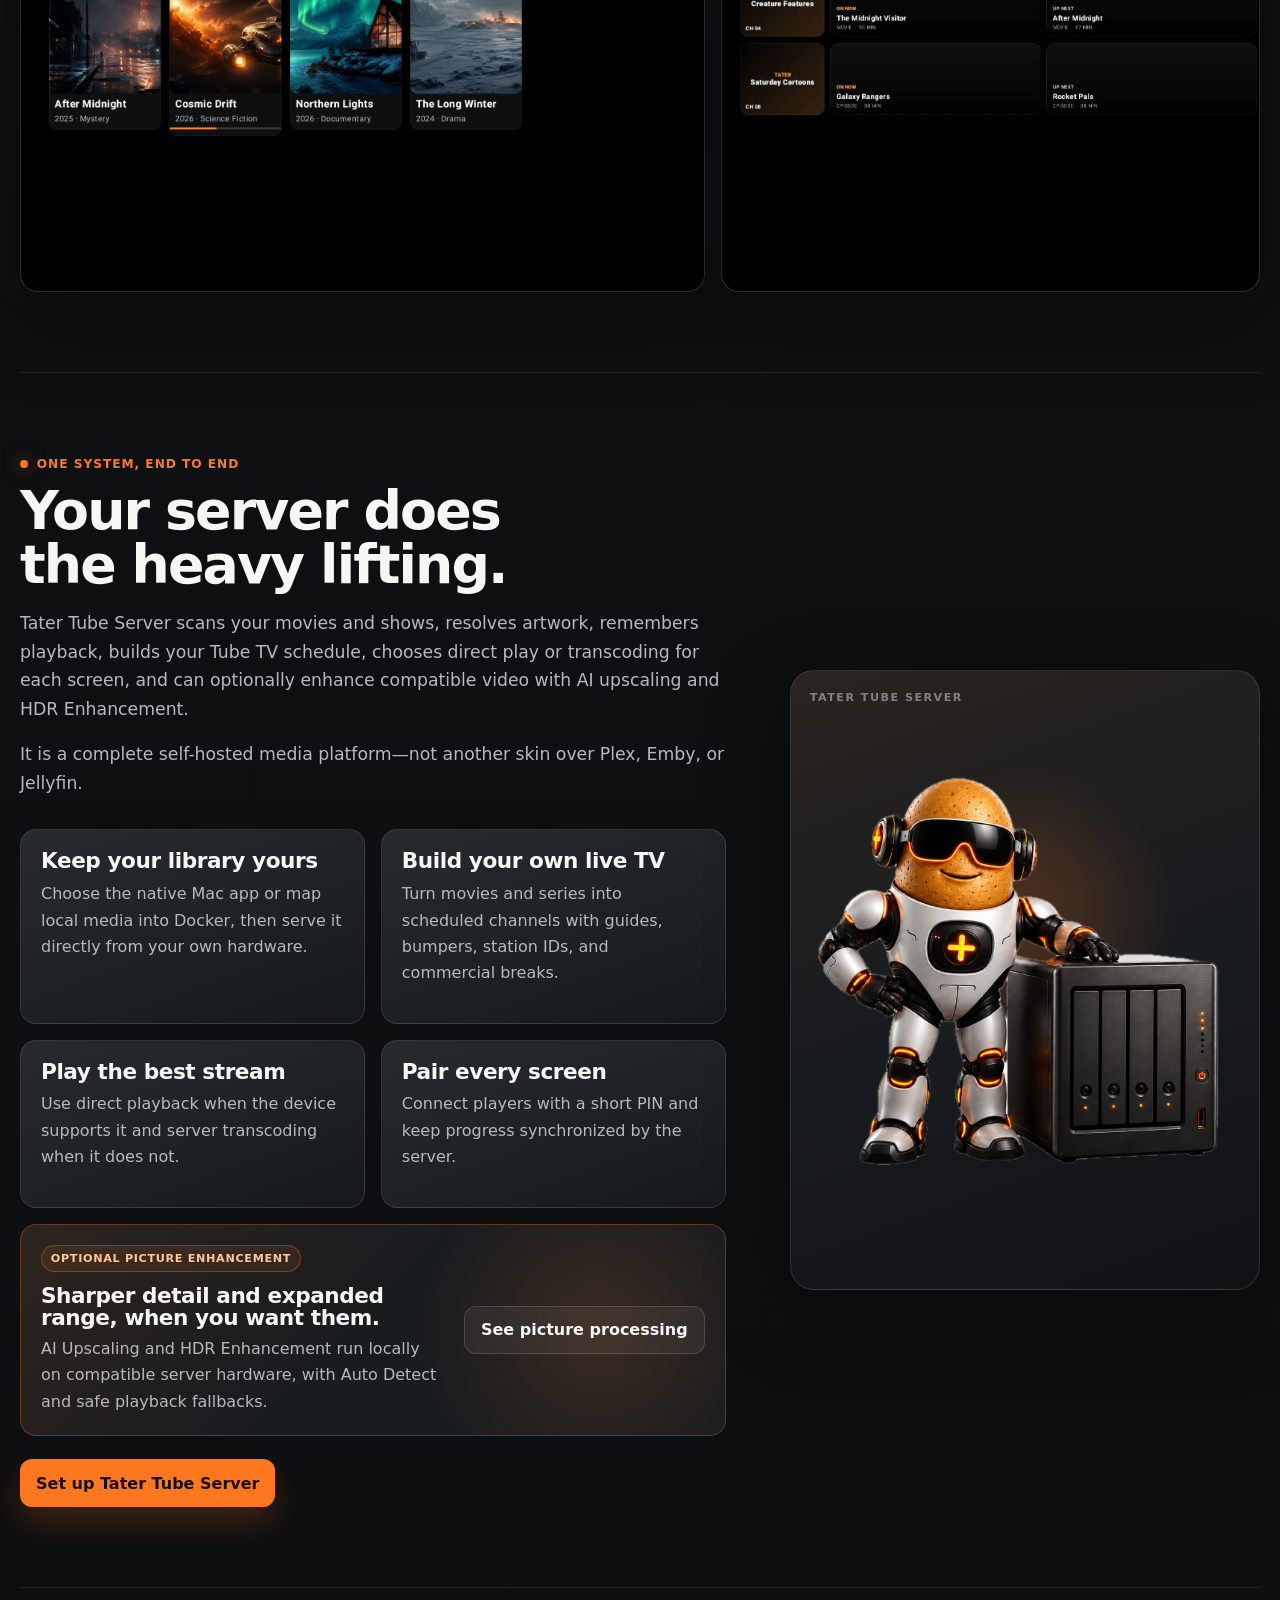
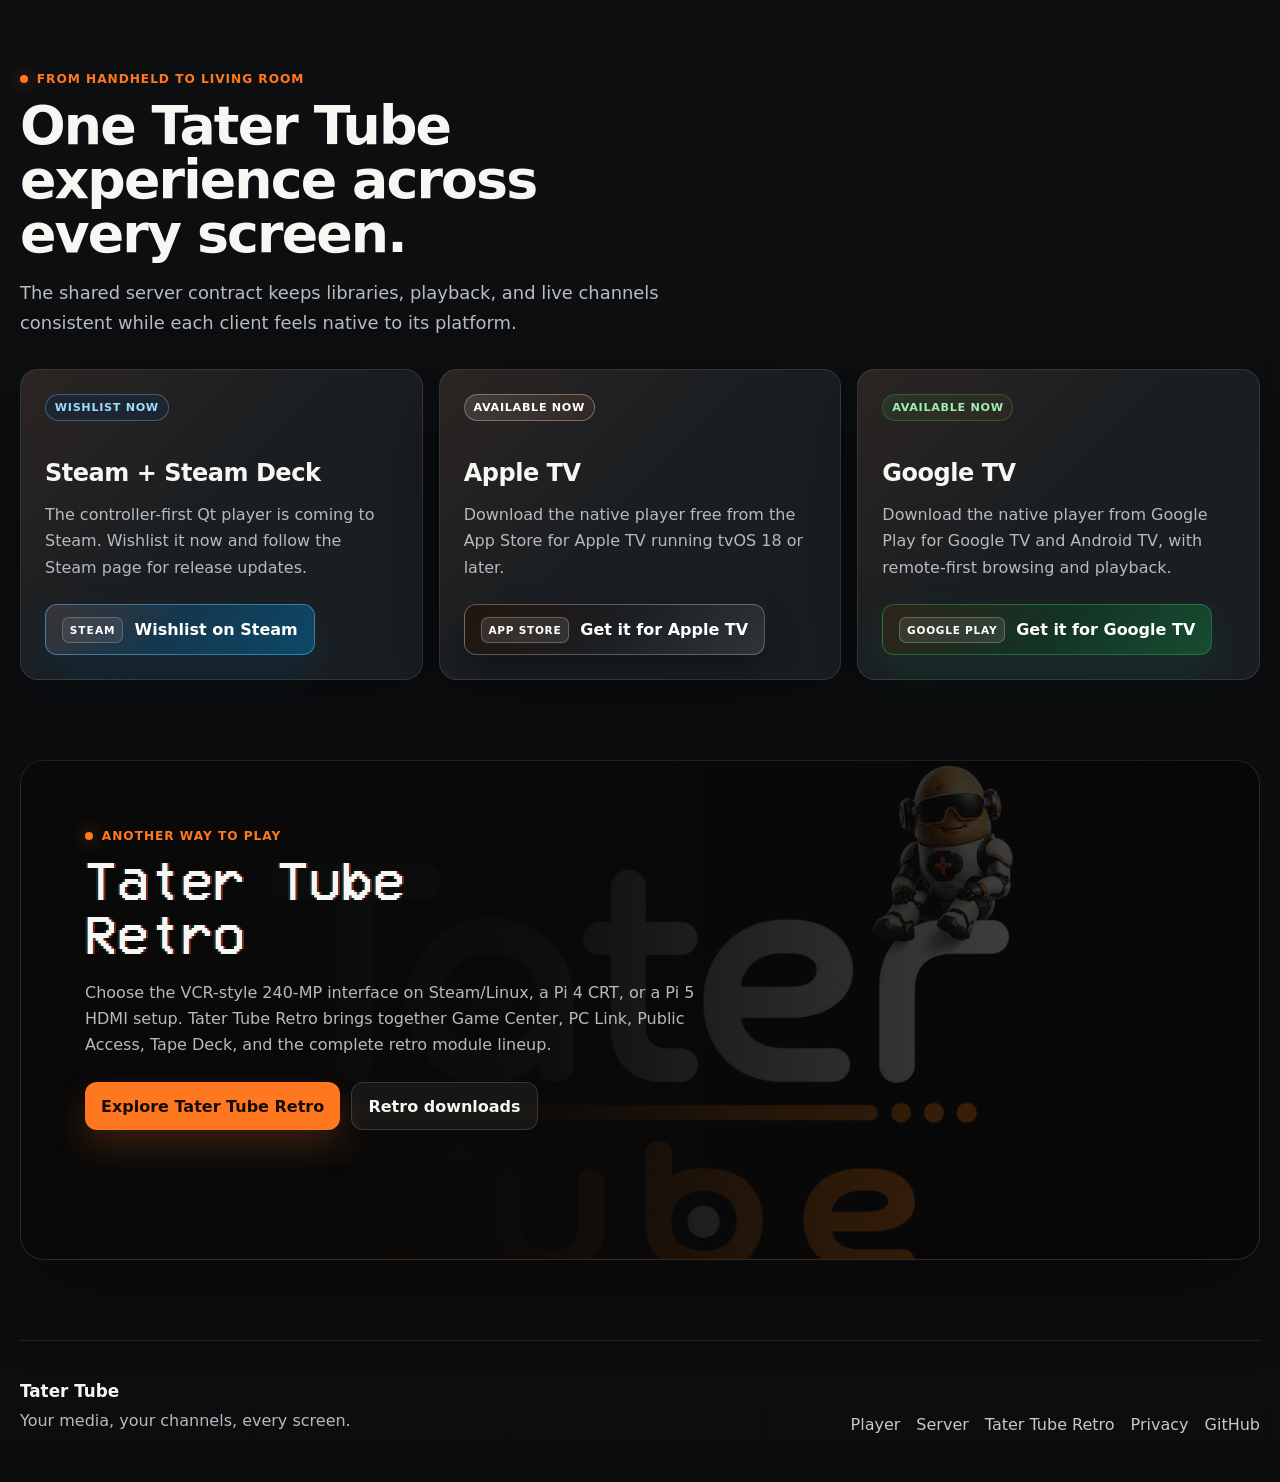
==== commit 545e448d: "Refresh player showcase and picture processing features" ====
--- a/public_html/index.html
+++ b/public_html/index.html
@@ -3,18 +3,18 @@
         <head>
           <meta charset="utf-8">
           <meta name="viewport" content="width=device-width, initial-scale=1">
-          <meta name="description" content="Tater Tube is a modern self-hosted media player and server for movies, shows, and personal live TV channels.">
+          <meta name="description" content="Tater Tube is a modern self-hosted media player and server with personal live TV, optional AI upscaling, and HDR Enhancement.">
           <meta property="og:type" content="website">
           <meta property="og:title" content="Tater Tube | Your media, your channels, every screen">
-          <meta property="og:description" content="Tater Tube is a modern self-hosted media player and server for movies, shows, and personal live TV channels.">
+          <meta property="og:description" content="Tater Tube is a modern self-hosted media player and server with personal live TV, optional AI upscaling, and HDR Enhancement.">
           <meta property="og:image" content="https://tatertube.tv/assets/images/og-modern.png">
           <meta name="twitter:card" content="summary_large_image">
           <meta name="twitter:title" content="Tater Tube | Your media, your channels, every screen">
-          <meta name="twitter:description" content="Tater Tube is a modern self-hosted media player and server for movies, shows, and personal live TV channels.">
+          <meta name="twitter:description" content="Tater Tube is a modern self-hosted media player and server with personal live TV, optional AI upscaling, and HDR Enhancement.">
           <meta name="twitter:image" content="https://tatertube.tv/assets/images/og-modern.png">
           <title>Tater Tube | Your media, your channels, every screen</title>
           <link rel="icon" type="image/png" href="assets/images/player-mascot.png">
-          <link rel="stylesheet" href="assets/site.css?v=f43cd9e746a9">
+          <link rel="stylesheet" href="assets/site.css?v=2ee61bf35a15">
           <script src="assets/site.js?v=31f441f3871a" defer></script>
         </head>
         <body class="modern-page" data-page="home">
@@ -58,11 +58,58 @@
       </div>
       <figure class="player-showcase">
         <div class="player-showcase-head">
-          <span>Player preview</span>
-          <span class="status-dot is-steam">Coming to Steam</span>
-        </div>
-        <img src="assets/images/player-steam-home.webp" alt="Development preview of the Tater Tube Player home screen on Steam Deck">
+          <span>Current TV interface</span>
+          <span class="status-dot is-available">Apple TV + Google TV</span>
+        </div>
+        <img src="assets/images/player-tv-home.webp" alt="Tater Tube Player home screen with Continue Watching and recently added media">
       </figure>
+    </section>
+
+    <section class="section picture-processing-section" id="picture-processing">
+      <div class="picture-processing-head">
+        <span class="eyebrow">Smarter picture · Your hardware</span>
+        <h2>Sharper detail. Brighter range. Built into playback.</h2>
+        <p>Tater Tube Server can shape compatible video for the screen in front of you. Both features are optional, run on your own server, and fall back safely when the selected processing path is unavailable.</p>
+      </div>
+      <div class="picture-processing-grid">
+        <article class="picture-processing-card is-ai">
+          <div class="picture-processing-card-head">
+            <span class="picture-processing-mark">AI ×2</span>
+            <span class="platform-badge is-first">Optional · Experimental</span>
+          </div>
+          <h3>Give lower-resolution video a sharper path to the big screen.</h3>
+          <p>When the connected TV has more pixels than the source, GPU-accelerated AI models can enhance compatible video by up to 2×. Auto Detect finds what your hardware can run, while automatic fallbacks keep playback moving.</p>
+          <div class="chip-row">
+            <span class="chip">FSRCNNX</span>
+            <span class="chip">ArtCNN</span>
+            <span class="chip">Anime4K</span>
+            <span class="chip">Auto Detect</span>
+          </div>
+        </article>
+        <article class="picture-processing-card is-hdr">
+          <div class="picture-processing-card-head">
+            <span class="picture-processing-mark">SDR → HDR10</span>
+            <span class="platform-badge is-first">Optional · Experimental</span>
+          </div>
+          <h3>Bring compatible SDR video into a richer HDR presentation.</h3>
+          <p>HDR Enhancement can produce an HDR10 presentation during transcoding for compatible players and displays. Choose Conservative, Balanced, or Vivid while native HDR media and SDR-only screens stay on their proper paths.</p>
+          <div class="chip-row">
+            <span class="chip">HDR10</span>
+            <span class="chip">3 strengths</span>
+            <span class="chip">Local processing</span>
+            <span class="chip">Safe fallback</span>
+          </div>
+        </article>
+      </div>
+      <div class="picture-processing-footer">
+        <div class="picture-processing-flow" aria-label="Tater Tube picture processing flow">
+          <span>Your media</span><b aria-hidden="true">→</b><span>Tater Tube Server</span><b aria-hidden="true">→</b><span>Best fit for this screen</span>
+        </div>
+        <div class="action-row">
+          <a class="button button-secondary" href="server/index.html#ai-upscaling">Explore AI upscaling</a>
+          <a class="button button-secondary" href="server/index.html">Explore server settings</a>
+        </div>
+      </div>
     </section>
 
     <section class="section modern-player-intro" id="player-preview">
@@ -101,12 +148,12 @@
       </div>
       <div class="modern-screenshot-grid">
         <figure class="media-window media-window-large">
-          <div class="media-window-label"><span>Library</span><span>Movies + TV</span></div>
-          <img src="assets/images/player-steam-library.webp" alt="Development preview of the Tater Tube Player movie and television library">
+          <div class="media-window-label"><span>Movies</span><span>Artwork-first browsing</span></div>
+          <img src="assets/images/player-tv-movies.webp" alt="Tater Tube Player movie library with poster artwork">
         </figure>
         <figure class="media-window">
-          <div class="media-window-label"><span>Live TV</span><span>Now + Next</span></div>
-          <img src="assets/images/player-steam-live-tv-guide.webp" alt="Development preview of the Tater Tube Player Live TV guide">
+          <div class="media-window-label"><span>Tube TV</span><span>Now + Next</span></div>
+          <img src="assets/images/player-tv-tube-tv.webp" alt="Tater Tube Player Tube TV channel guide">
         </figure>
       </div>
     </section>
@@ -115,7 +162,7 @@
       <div class="modern-server-copy">
         <span class="eyebrow">One system, end to end</span>
         <h2>Your server does the heavy lifting.</h2>
-        <p>Tater Tube Server scans your movies and shows, resolves artwork, remembers playback, builds your Tube TV schedule, chooses direct play or transcoding for each screen, and can enhance compatible lower-resolution video with optional AI upscaling.</p>
+        <p>Tater Tube Server scans your movies and shows, resolves artwork, remembers playback, builds your Tube TV schedule, chooses direct play or transcoding for each screen, and can optionally enhance compatible video with AI upscaling and HDR Enhancement.</p>
         <p>It is a complete self-hosted media platform—not another skin over Plex, Emby, or Jellyfin.</p>
         <div class="grid grid-2 compact-feature-grid">
           <article class="info-card">
@@ -144,11 +191,11 @@
 
           <article class="info-card compact-feature-ai">
             <div>
-              <span class="platform-badge is-first">Optional AI upscaling</span>
-              <h3>Give older video a sharper path to the big screen.</h3>
-              <p>Auto Detect matches local GPU-accelerated models to your hardware, with automatic fallbacks that keep playback moving.</p>
+              <span class="platform-badge is-first">Optional picture enhancement</span>
+              <h3>Sharper detail and expanded range, when you want them.</h3>
+              <p>AI Upscaling and HDR Enhancement run locally on compatible server hardware, with Auto Detect and safe playback fallbacks.</p>
             </div>
-            <a class="button button-secondary" href="server/index.html#ai-upscaling">Explore AI upscaling</a>
+            <a class="button button-secondary" href="#picture-processing">See picture processing</a>
           </article>
         </div>
         <div class="action-row">
--- a/public_html/assets/site.css
+++ b/public_html/assets/site.css
@@ -1305,10 +1305,173 @@
   box-shadow: 0 0 12px rgba(102, 192, 244, 0.6);
 }
 
+.status-dot.is-available {
+  color: #b8e8c5;
+}
+
+.status-dot.is-available::before {
+  background: #57d681;
+  box-shadow: 0 0 12px rgba(87, 214, 129, 0.55);
+}
+
 .player-showcase img {
+  display: block;
   width: 100%;
   aspect-ratio: 16 / 9;
   object-fit: cover;
+}
+
+.picture-processing-section {
+  position: relative;
+  margin-top: 1rem;
+  padding: clamp(2rem, 4vw, 3.5rem);
+  overflow: hidden;
+  border: 1px solid rgba(255, 255, 255, 0.11);
+  border-radius: 26px;
+  background:
+    radial-gradient(circle at 9% 8%, rgba(255, 120, 31, 0.18), transparent 31%),
+    radial-gradient(circle at 91% 90%, rgba(109, 82, 255, 0.15), transparent 34%),
+    linear-gradient(145deg, rgba(35, 38, 42, 0.98), rgba(17, 19, 22, 0.98));
+  box-shadow: 0 30px 90px rgba(0, 0, 0, 0.3);
+  isolation: isolate;
+}
+
+.picture-processing-section::before {
+  content: "";
+  position: absolute;
+  z-index: -1;
+  inset: 0;
+  opacity: 0.3;
+  background-image:
+    linear-gradient(rgba(255, 255, 255, 0.035) 1px, transparent 1px),
+    linear-gradient(90deg, rgba(255, 255, 255, 0.035) 1px, transparent 1px);
+  background-size: 54px 54px;
+  -webkit-mask-image: linear-gradient(120deg, black, transparent 66%);
+  mask-image: linear-gradient(120deg, black, transparent 66%);
+}
+
+.picture-processing-head {
+  width: min(850px, 100%);
+}
+
+.picture-processing-head h2 {
+  max-width: 15ch;
+  margin-bottom: 0.9rem;
+}
+
+.picture-processing-head p {
+  max-width: 760px;
+  color: #bfc2c5;
+  font-size: 1.08rem;
+}
+
+.picture-processing-grid {
+  display: grid;
+  grid-template-columns: repeat(2, minmax(0, 1fr));
+  gap: 1rem;
+  margin-top: 2rem;
+}
+
+.picture-processing-card {
+  position: relative;
+  min-height: 340px;
+  padding: clamp(1.35rem, 3vw, 2rem);
+  overflow: hidden;
+  border: 1px solid rgba(255, 255, 255, 0.11);
+  border-radius: 20px;
+  background: rgba(13, 15, 17, 0.82);
+}
+
+.picture-processing-card::after {
+  content: "";
+  position: absolute;
+  right: -14%;
+  bottom: -45%;
+  width: 55%;
+  aspect-ratio: 1;
+  border-radius: 50%;
+  pointer-events: none;
+  filter: blur(12px);
+}
+
+.picture-processing-card.is-ai::after {
+  background: radial-gradient(circle, rgba(255, 120, 31, 0.24), transparent 68%);
+}
+
+.picture-processing-card.is-hdr::after {
+  background: radial-gradient(circle, rgba(125, 93, 255, 0.25), transparent 68%);
+}
+
+.picture-processing-card-head {
+  display: flex;
+  align-items: center;
+  justify-content: space-between;
+  gap: 1rem;
+}
+
+.picture-processing-mark {
+  color: var(--accent);
+  font-family: var(--font-display);
+  font-size: clamp(1.1rem, 2vw, 1.45rem);
+  font-weight: 850;
+  letter-spacing: 0.04em;
+}
+
+.picture-processing-card.is-hdr .picture-processing-mark {
+  color: #c8bfff;
+}
+
+.picture-processing-card h3 {
+  max-width: 19ch;
+  margin: 2.25rem 0 0.9rem;
+  font-size: clamp(1.55rem, 2.5vw, 2.15rem);
+  line-height: 1.08;
+}
+
+.picture-processing-card > p {
+  max-width: 620px;
+  color: #b8bbbe;
+  line-height: 1.7;
+}
+
+.picture-processing-card .chip-row {
+  position: relative;
+  z-index: 1;
+  margin-top: 1.4rem;
+}
+
+.picture-processing-footer {
+  display: flex;
+  align-items: center;
+  justify-content: space-between;
+  gap: 1.5rem;
+  margin-top: 1.25rem;
+  padding: 1rem 1.1rem;
+  border: 1px solid rgba(255, 255, 255, 0.09);
+  border-radius: 16px;
+  background: rgba(10, 12, 14, 0.62);
+}
+
+.picture-processing-flow {
+  display: flex;
+  align-items: center;
+  flex-wrap: wrap;
+  gap: 0.7rem;
+  color: #ededeb;
+  font-size: 0.84rem;
+  font-weight: 800;
+  letter-spacing: 0.035em;
+  text-transform: uppercase;
+}
+
+.picture-processing-flow b {
+  color: var(--accent);
+  font-size: 1.15rem;
+}
+
+.picture-processing-footer .action-row {
+  flex-shrink: 0;
+  margin: 0;
 }
 
 .modern-player-intro {
@@ -1965,6 +2128,7 @@
 
   .modern-screenshot-grid,
   .player-gallery-grid,
+  .picture-processing-grid,
   .modern-server-highlight,
   .ai-upscaling-section,
   .modern-subhero,
@@ -2012,6 +2176,11 @@
     transform: none;
   }
 
+  .picture-processing-footer {
+    align-items: flex-start;
+    flex-direction: column;
+  }
+
   .server-mascot-panel {
     min-height: 480px;
   }
@@ -2060,6 +2229,30 @@
     padding: 3.5rem 0 4rem;
   }
 
+  .picture-processing-section {
+    padding: 1.35rem;
+    border-radius: 20px;
+  }
+
+  .picture-processing-card {
+    min-height: 0;
+    padding: 1.25rem;
+  }
+
+  .picture-processing-card-head {
+    align-items: flex-start;
+    flex-direction: column;
+  }
+
+  .picture-processing-card h3 {
+    margin-top: 1.5rem;
+  }
+
+  .picture-processing-footer .action-row,
+  .picture-processing-footer .button {
+    width: 100%;
+  }
+
   .modern-page h1 {
     font-size: clamp(3rem, 14vw, 4.8rem);
   }
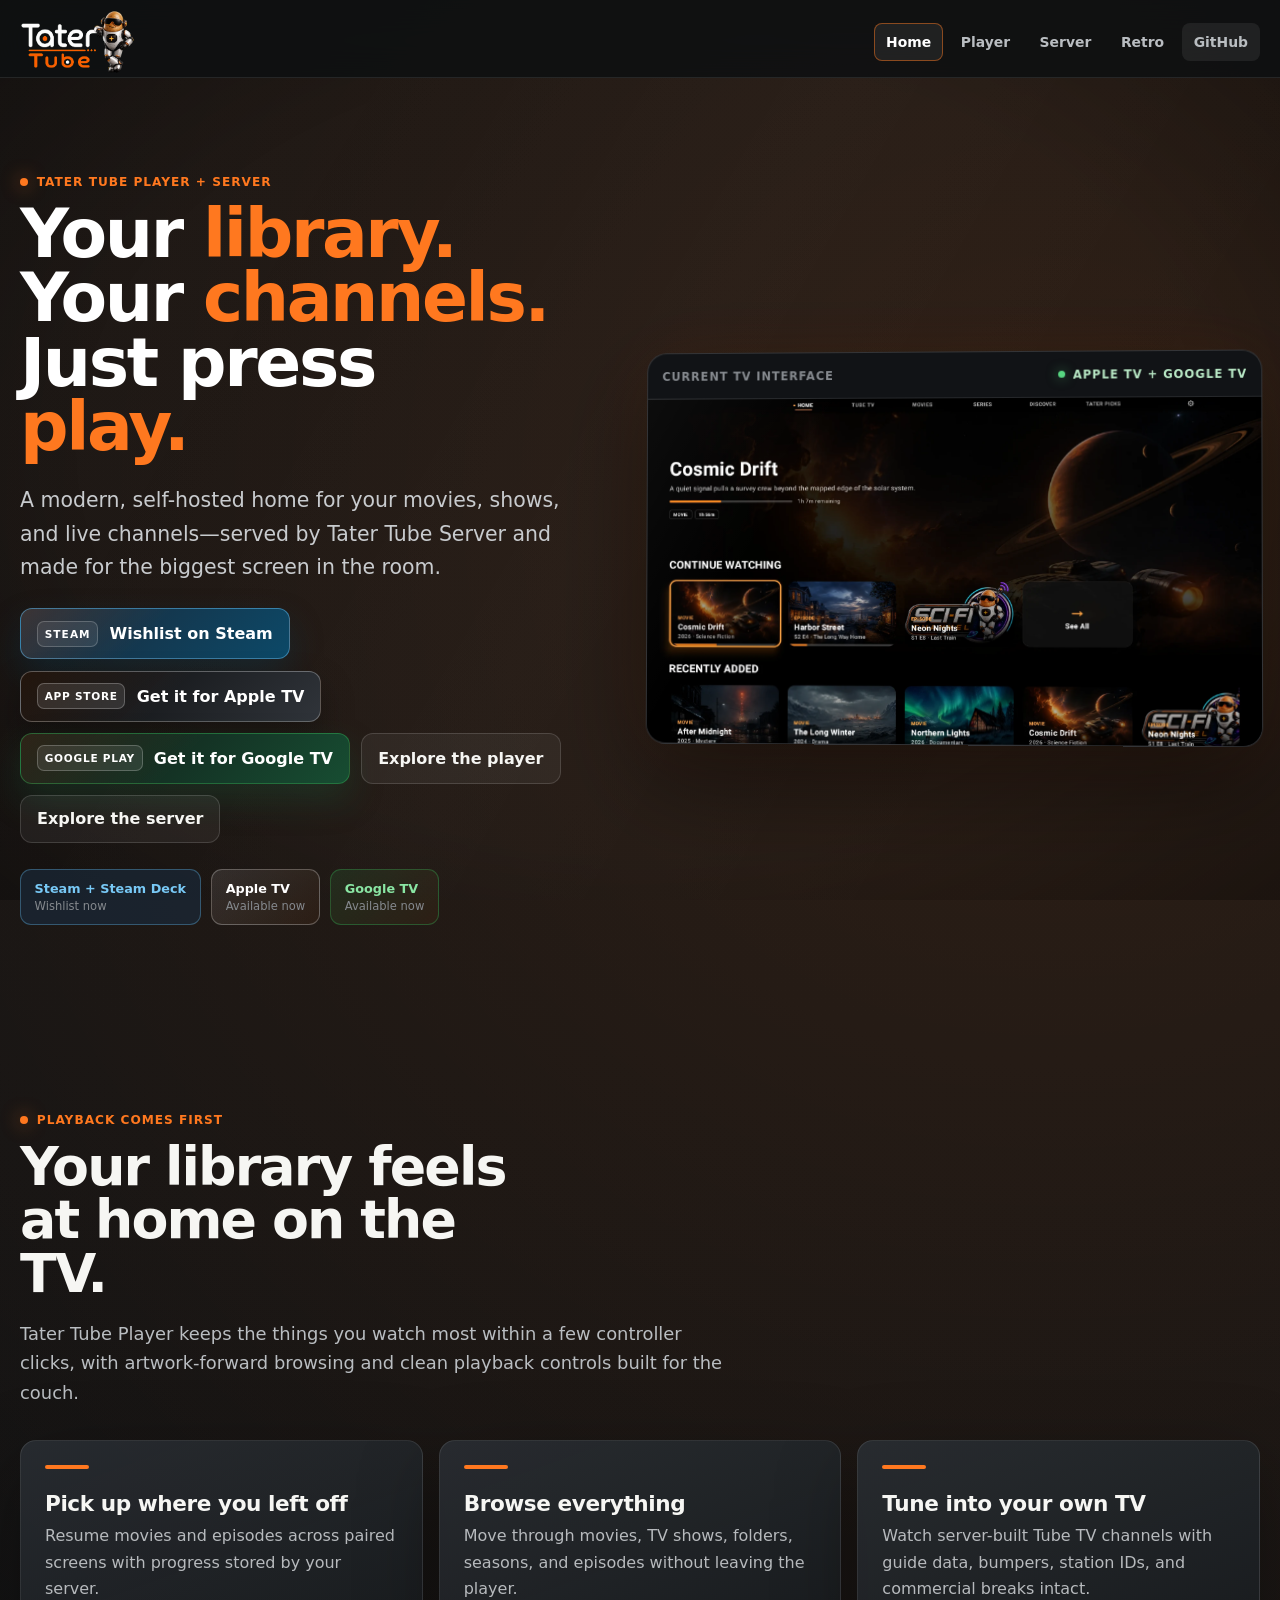
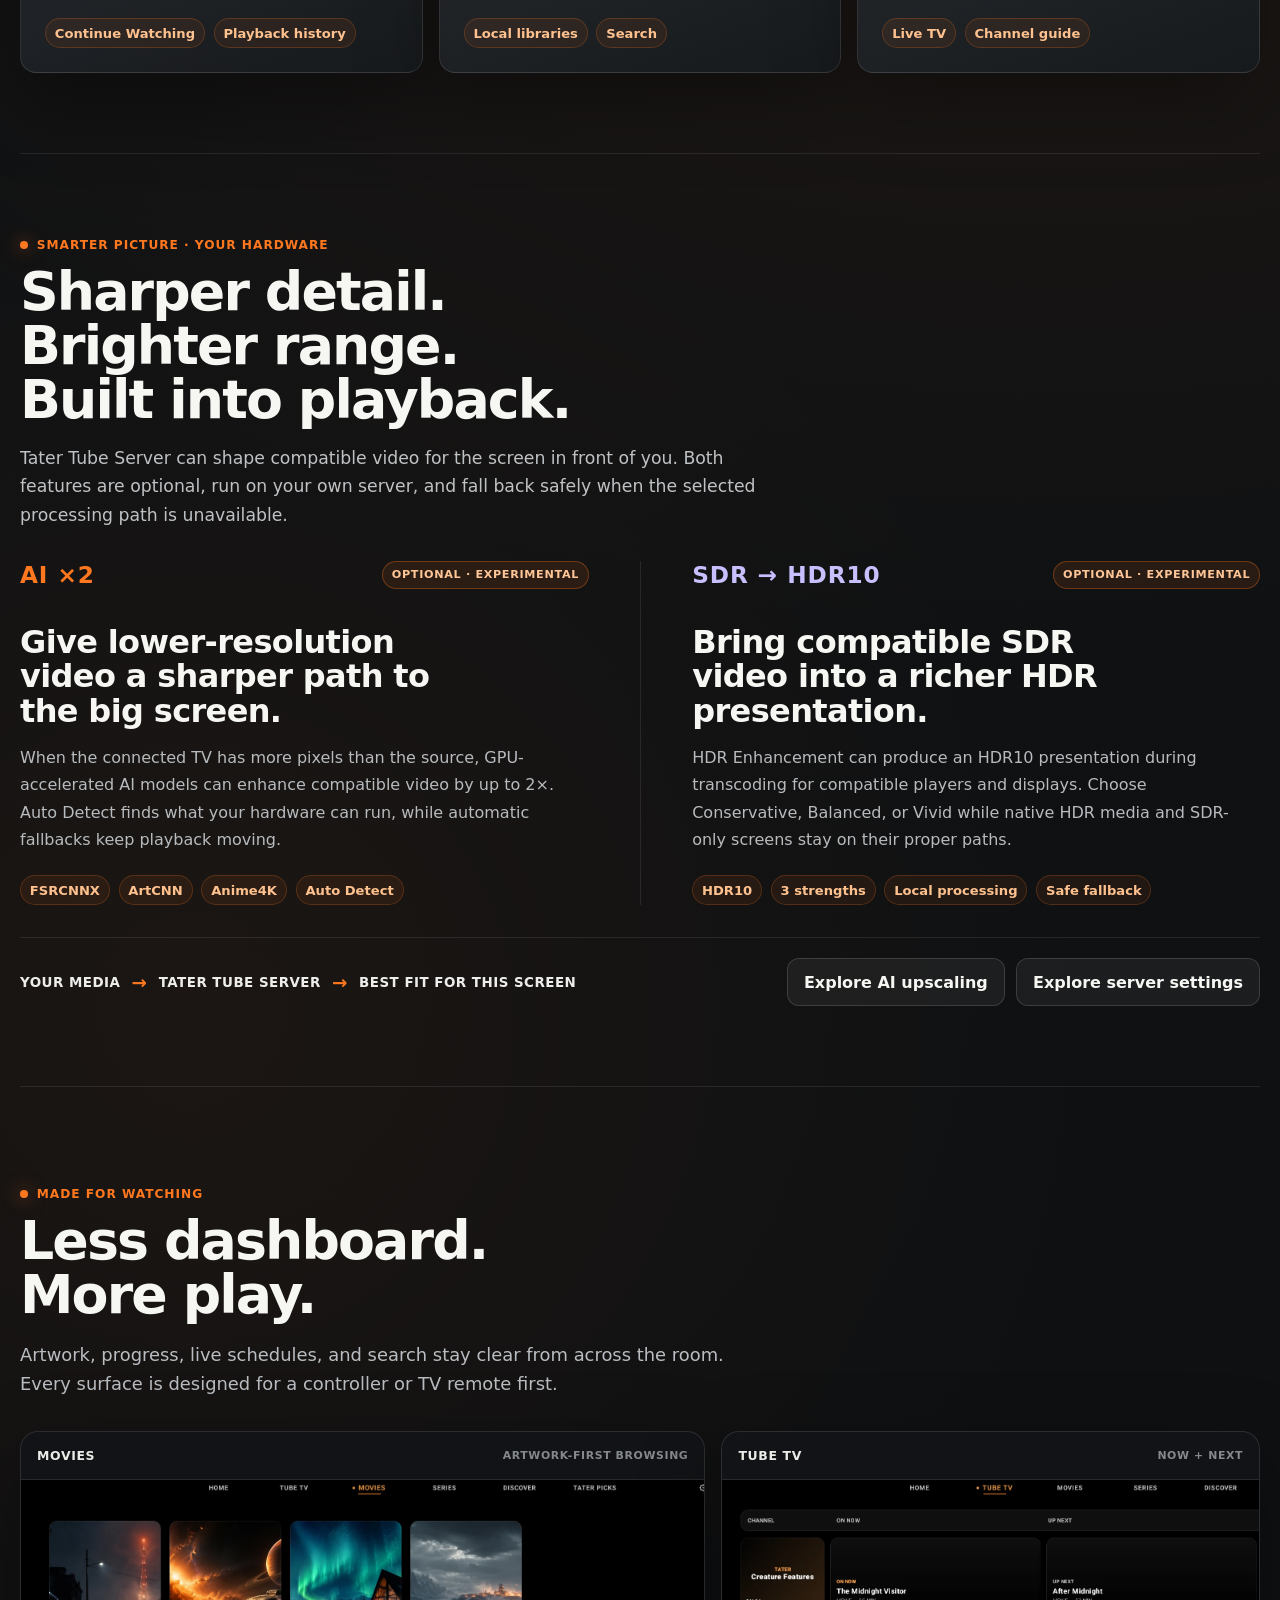
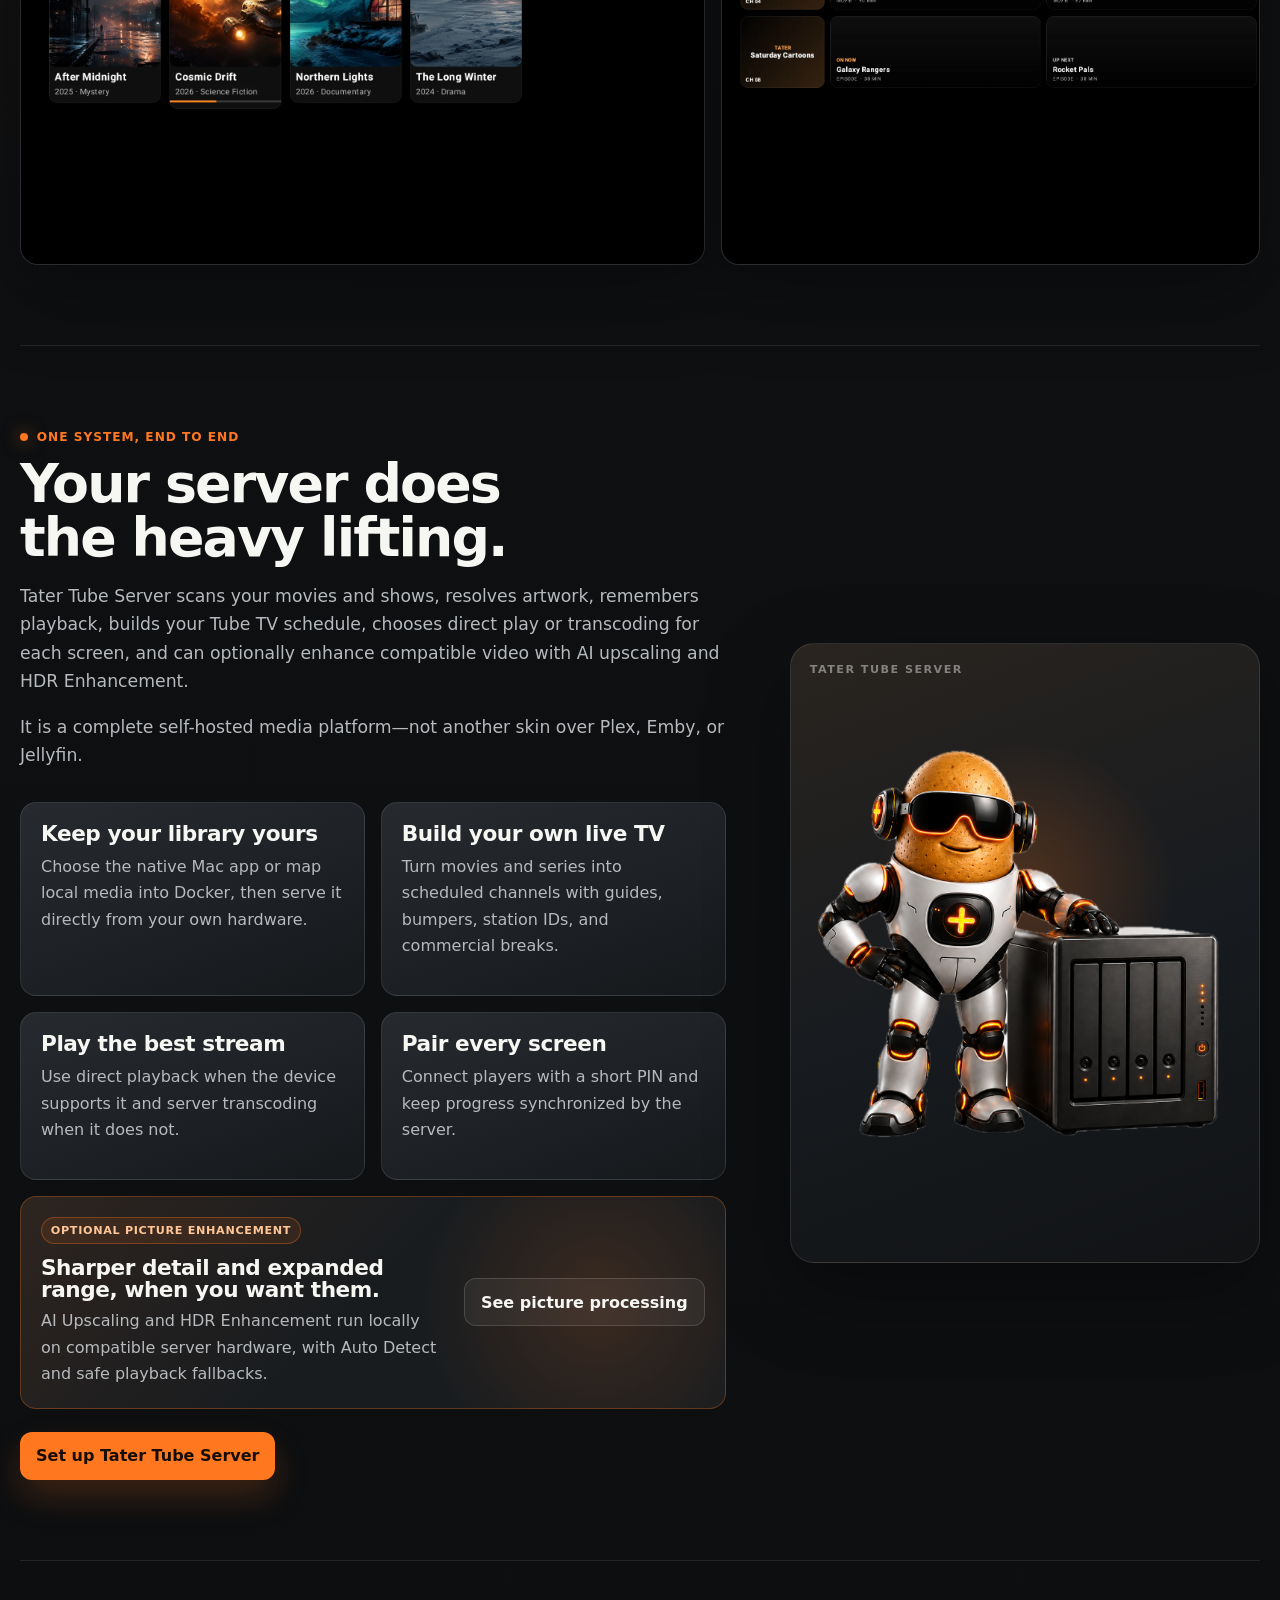
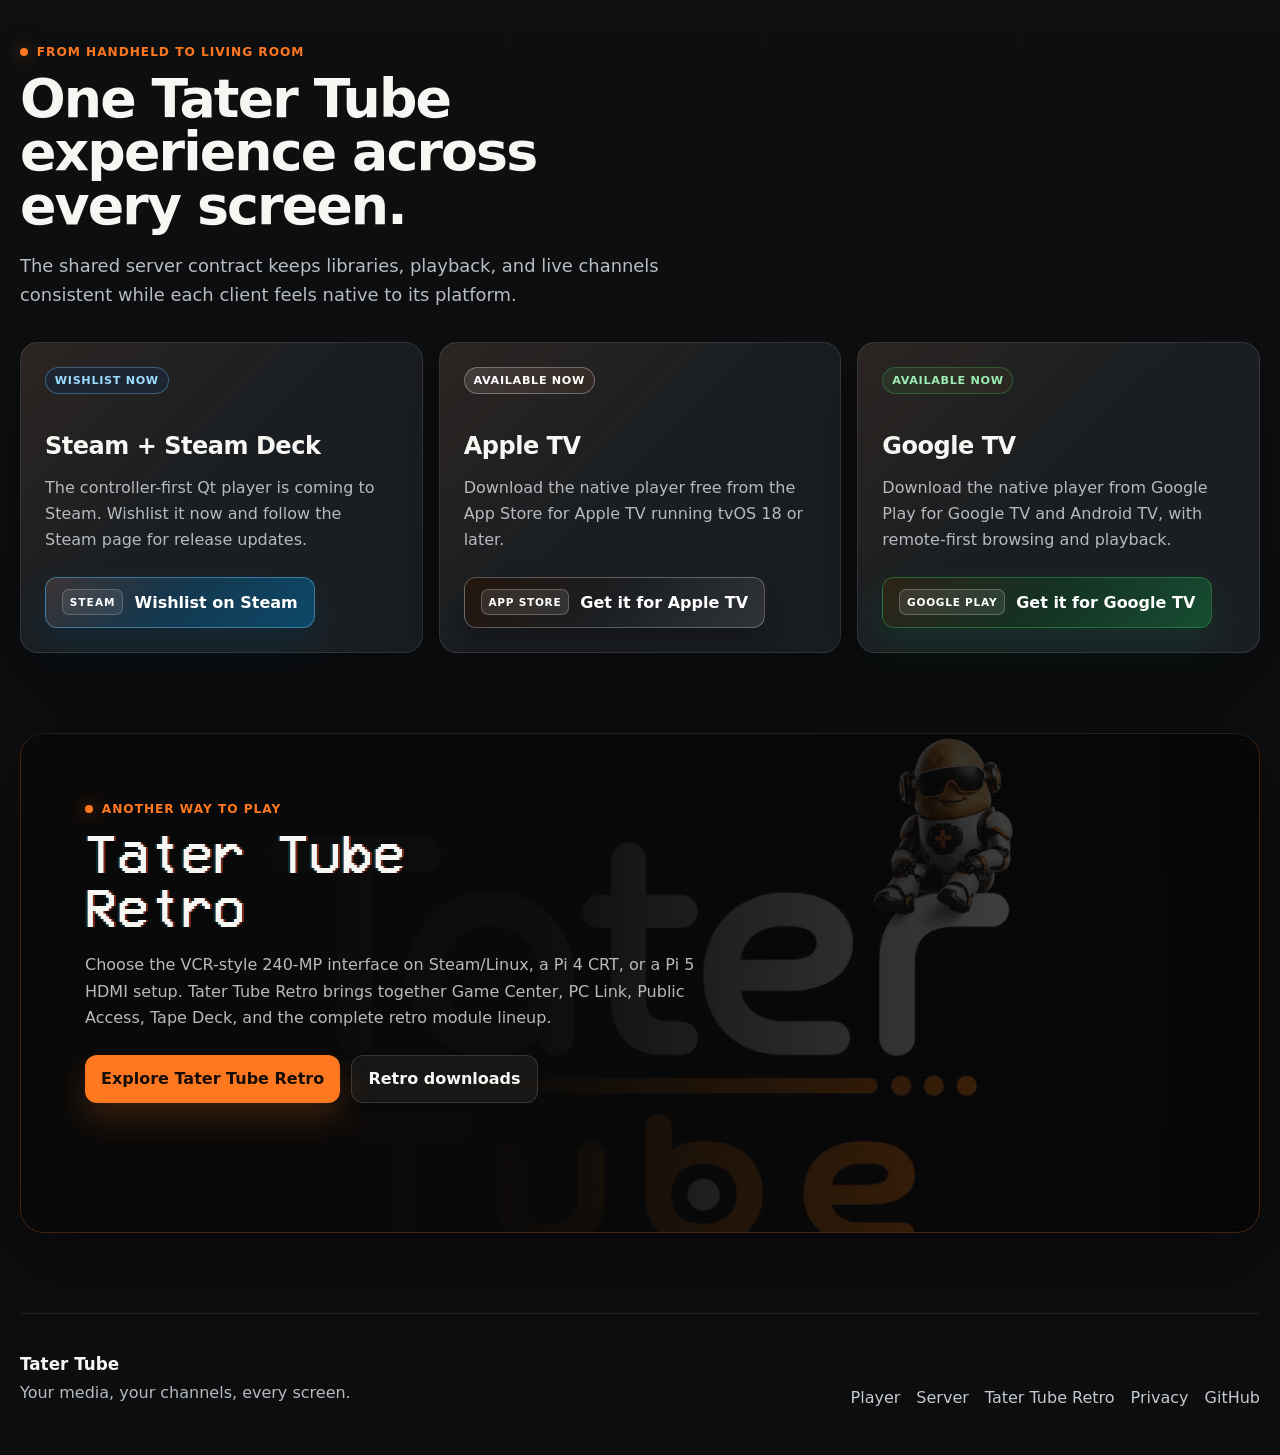
==== commit 5b7c1492: "Refine homepage picture processing layout" ====
--- a/public_html/index.html
+++ b/public_html/index.html
@@ -14,7 +14,7 @@
           <meta name="twitter:image" content="https://tatertube.tv/assets/images/og-modern.png">
           <title>Tater Tube | Your media, your channels, every screen</title>
           <link rel="icon" type="image/png" href="assets/images/player-mascot.png">
-          <link rel="stylesheet" href="assets/site.css?v=2ee61bf35a15">
+          <link rel="stylesheet" href="assets/site.css?v=a49c6d13aa32">
           <script src="assets/site.js?v=31f441f3871a" defer></script>
         </head>
         <body class="modern-page" data-page="home">
@@ -65,6 +65,34 @@
       </figure>
     </section>
 
+    <section class="section modern-player-intro" id="player-preview">
+      <div class="section-head">
+        <span class="eyebrow">Playback comes first</span>
+        <h2>Your library feels at home on the TV.</h2>
+        <p>Tater Tube Player keeps the things you watch most within a few controller clicks, with artwork-forward browsing and clean playback controls built for the couch.</p>
+      </div>
+      <div class="grid grid-3 modern-feature-grid">
+        <article class="info-card">
+  <h3>Pick up where you left off</h3>
+  <p>Resume movies and episodes across paired screens with progress stored by your server.</p>
+  <div class="chip-row"><span class="chip">Continue Watching</span><span class="chip">Playback history</span></div>
+</article>
+
+        <article class="info-card">
+  <h3>Browse everything</h3>
+  <p>Move through movies, TV shows, folders, seasons, and episodes without leaving the player.</p>
+  <div class="chip-row"><span class="chip">Local libraries</span><span class="chip">Search</span></div>
+</article>
+
+        <article class="info-card">
+  <h3>Tune into your own TV</h3>
+  <p>Watch server-built Tube TV channels with guide data, bumpers, station IDs, and commercial breaks intact.</p>
+  <div class="chip-row"><span class="chip">Live TV</span><span class="chip">Channel guide</span></div>
+</article>
+
+      </div>
+    </section>
+
     <section class="section picture-processing-section" id="picture-processing">
       <div class="picture-processing-head">
         <span class="eyebrow">Smarter picture · Your hardware</span>
@@ -109,34 +137,6 @@
           <a class="button button-secondary" href="server/index.html#ai-upscaling">Explore AI upscaling</a>
           <a class="button button-secondary" href="server/index.html">Explore server settings</a>
         </div>
-      </div>
-    </section>
-
-    <section class="section modern-player-intro" id="player-preview">
-      <div class="section-head">
-        <span class="eyebrow">Playback comes first</span>
-        <h2>Your library feels at home on the TV.</h2>
-        <p>Tater Tube Player keeps the things you watch most within a few controller clicks, with artwork-forward browsing and clean playback controls built for the couch.</p>
-      </div>
-      <div class="grid grid-3 modern-feature-grid">
-        <article class="info-card">
-  <h3>Pick up where you left off</h3>
-  <p>Resume movies and episodes across paired screens with progress stored by your server.</p>
-  <div class="chip-row"><span class="chip">Continue Watching</span><span class="chip">Playback history</span></div>
-</article>
-
-        <article class="info-card">
-  <h3>Browse everything</h3>
-  <p>Move through movies, TV shows, folders, seasons, and episodes without leaving the player.</p>
-  <div class="chip-row"><span class="chip">Local libraries</span><span class="chip">Search</span></div>
-</article>
-
-        <article class="info-card">
-  <h3>Tune into your own TV</h3>
-  <p>Watch server-built Tube TV channels with guide data, bumpers, station IDs, and commercial breaks intact.</p>
-  <div class="chip-row"><span class="chip">Live TV</span><span class="chip">Channel guide</span></div>
-</article>
-
       </div>
     </section>
 
--- a/public_html/assets/site.css
+++ b/public_html/assets/site.css
@@ -1322,32 +1322,7 @@
 }
 
 .picture-processing-section {
-  position: relative;
-  margin-top: 1rem;
-  padding: clamp(2rem, 4vw, 3.5rem);
-  overflow: hidden;
-  border: 1px solid rgba(255, 255, 255, 0.11);
-  border-radius: 26px;
-  background:
-    radial-gradient(circle at 9% 8%, rgba(255, 120, 31, 0.18), transparent 31%),
-    radial-gradient(circle at 91% 90%, rgba(109, 82, 255, 0.15), transparent 34%),
-    linear-gradient(145deg, rgba(35, 38, 42, 0.98), rgba(17, 19, 22, 0.98));
-  box-shadow: 0 30px 90px rgba(0, 0, 0, 0.3);
-  isolation: isolate;
-}
-
-.picture-processing-section::before {
-  content: "";
-  position: absolute;
-  z-index: -1;
-  inset: 0;
-  opacity: 0.3;
-  background-image:
-    linear-gradient(rgba(255, 255, 255, 0.035) 1px, transparent 1px),
-    linear-gradient(90deg, rgba(255, 255, 255, 0.035) 1px, transparent 1px);
-  background-size: 54px 54px;
-  -webkit-mask-image: linear-gradient(120deg, black, transparent 66%);
-  mask-image: linear-gradient(120deg, black, transparent 66%);
+  border-top: 1px solid var(--line);
 }
 
 .picture-processing-head {
@@ -1368,38 +1343,19 @@
 .picture-processing-grid {
   display: grid;
   grid-template-columns: repeat(2, minmax(0, 1fr));
-  gap: 1rem;
+  gap: 0;
   margin-top: 2rem;
 }
 
 .picture-processing-card {
-  position: relative;
-  min-height: 340px;
-  padding: clamp(1.35rem, 3vw, 2rem);
-  overflow: hidden;
-  border: 1px solid rgba(255, 255, 255, 0.11);
-  border-radius: 20px;
-  background: rgba(13, 15, 17, 0.82);
-}
-
-.picture-processing-card::after {
-  content: "";
-  position: absolute;
-  right: -14%;
-  bottom: -45%;
-  width: 55%;
-  aspect-ratio: 1;
-  border-radius: 50%;
-  pointer-events: none;
-  filter: blur(12px);
-}
-
-.picture-processing-card.is-ai::after {
-  background: radial-gradient(circle, rgba(255, 120, 31, 0.24), transparent 68%);
-}
-
-.picture-processing-card.is-hdr::after {
-  background: radial-gradient(circle, rgba(125, 93, 255, 0.25), transparent 68%);
+  min-height: 300px;
+  padding: 0 clamp(2rem, 4vw, 4rem) 0 0;
+}
+
+.picture-processing-card + .picture-processing-card {
+  padding-right: 0;
+  padding-left: clamp(2rem, 4vw, 4rem);
+  border-left: 1px solid var(--line);
 }
 
 .picture-processing-card-head {
@@ -1435,8 +1391,6 @@
 }
 
 .picture-processing-card .chip-row {
-  position: relative;
-  z-index: 1;
   margin-top: 1.4rem;
 }
 
@@ -1445,11 +1399,9 @@
   align-items: center;
   justify-content: space-between;
   gap: 1.5rem;
-  margin-top: 1.25rem;
-  padding: 1rem 1.1rem;
-  border: 1px solid rgba(255, 255, 255, 0.09);
-  border-radius: 16px;
-  background: rgba(10, 12, 14, 0.62);
+  margin-top: 2rem;
+  padding-top: 1.25rem;
+  border-top: 1px solid var(--line);
 }
 
 .picture-processing-flow {
@@ -2181,6 +2133,18 @@
     flex-direction: column;
   }
 
+  .picture-processing-card {
+    min-height: 0;
+    padding-right: 0;
+  }
+
+  .picture-processing-card + .picture-processing-card {
+    margin-top: 2rem;
+    padding: 2rem 0 0;
+    border-top: 1px solid var(--line);
+    border-left: 0;
+  }
+
   .server-mascot-panel {
     min-height: 480px;
   }
@@ -2230,13 +2194,12 @@
   }
 
   .picture-processing-section {
-    padding: 1.35rem;
-    border-radius: 20px;
+    padding: 3.5rem 0;
   }
 
   .picture-processing-card {
     min-height: 0;
-    padding: 1.25rem;
+    padding-right: 0;
   }
 
   .picture-processing-card-head {
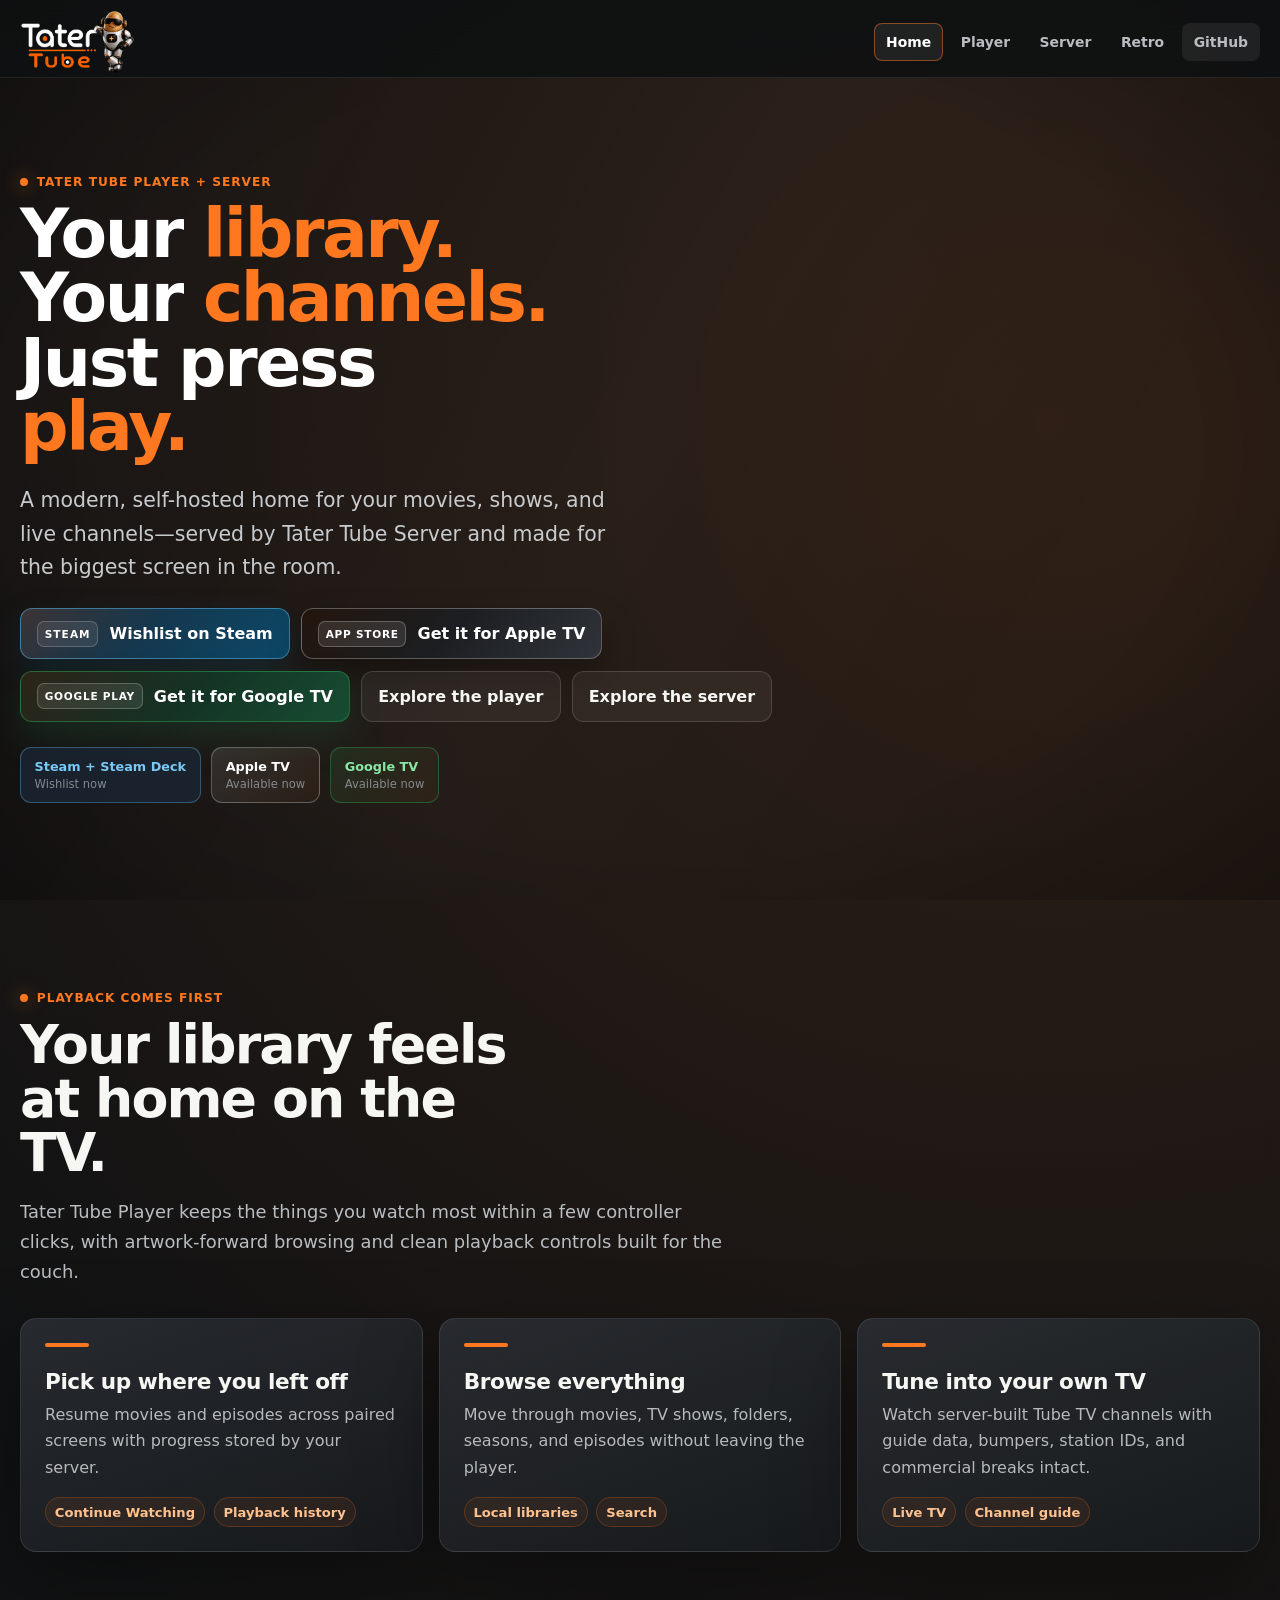
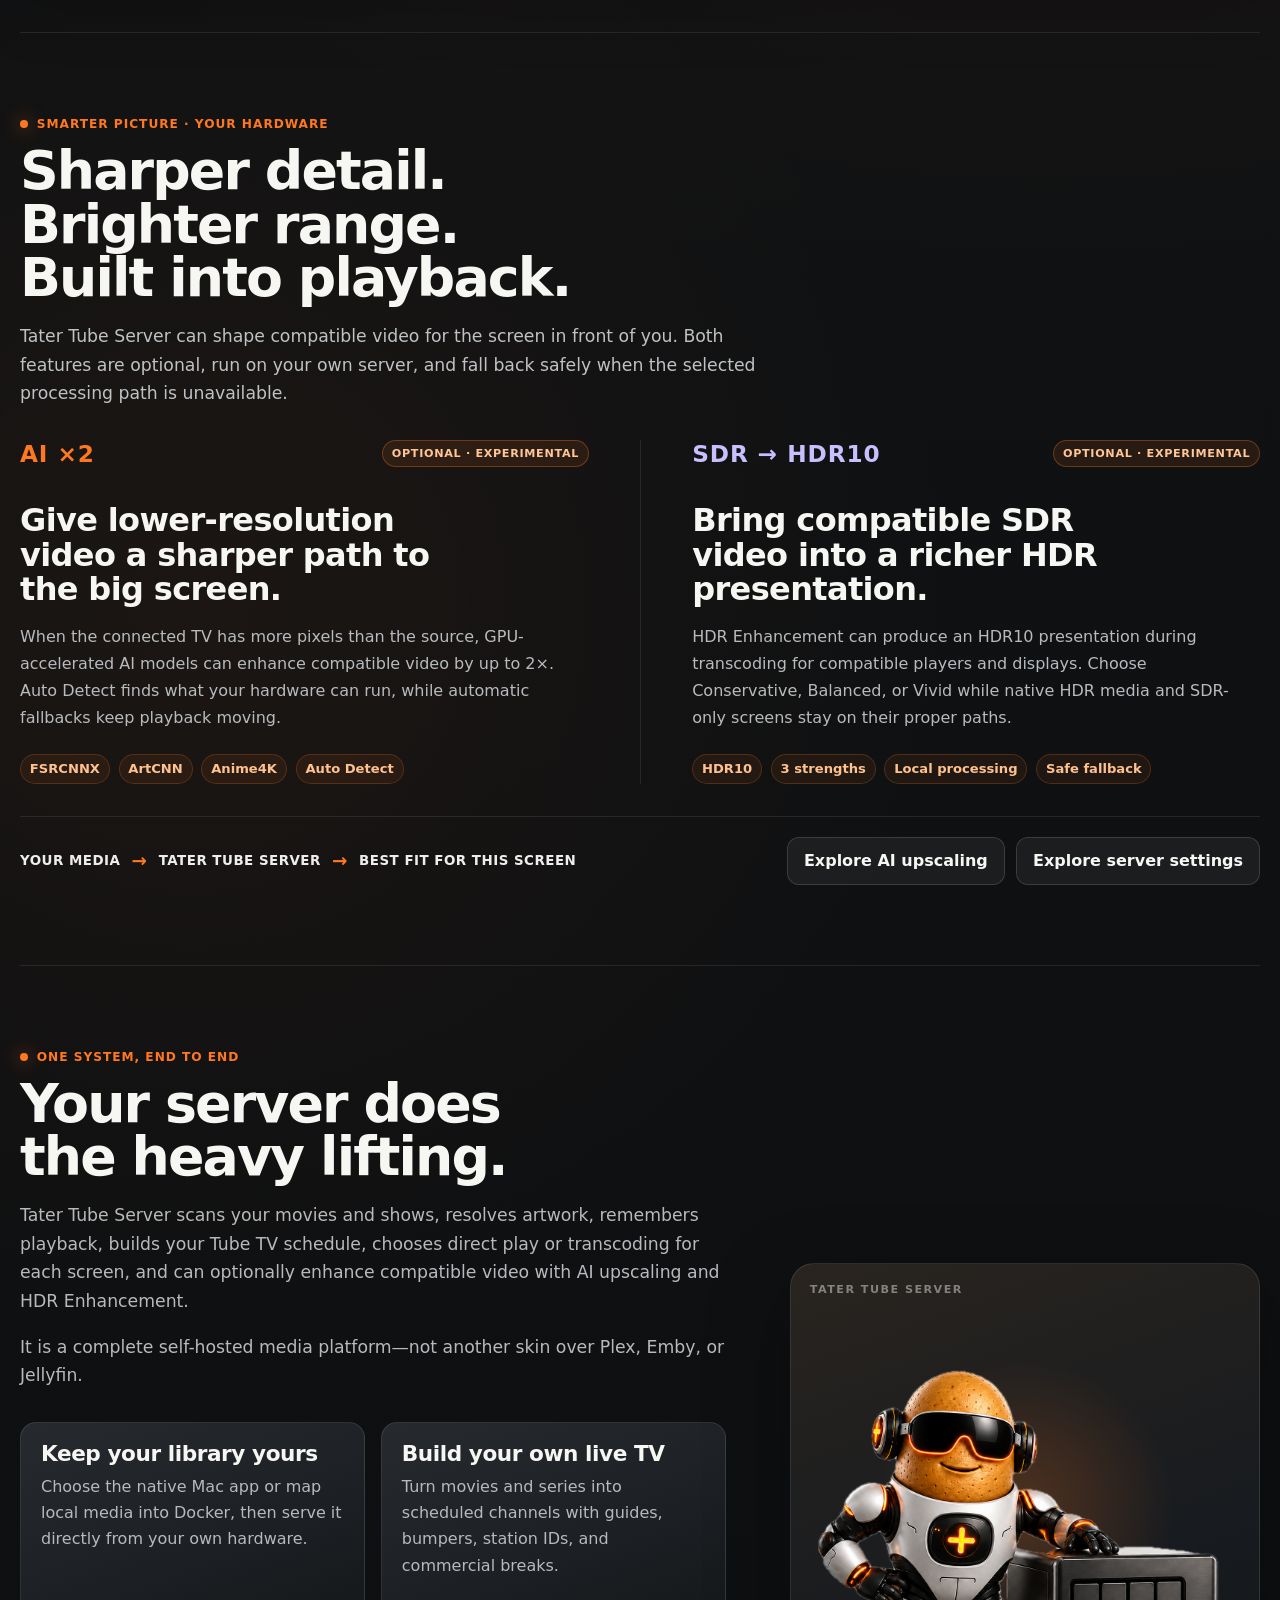
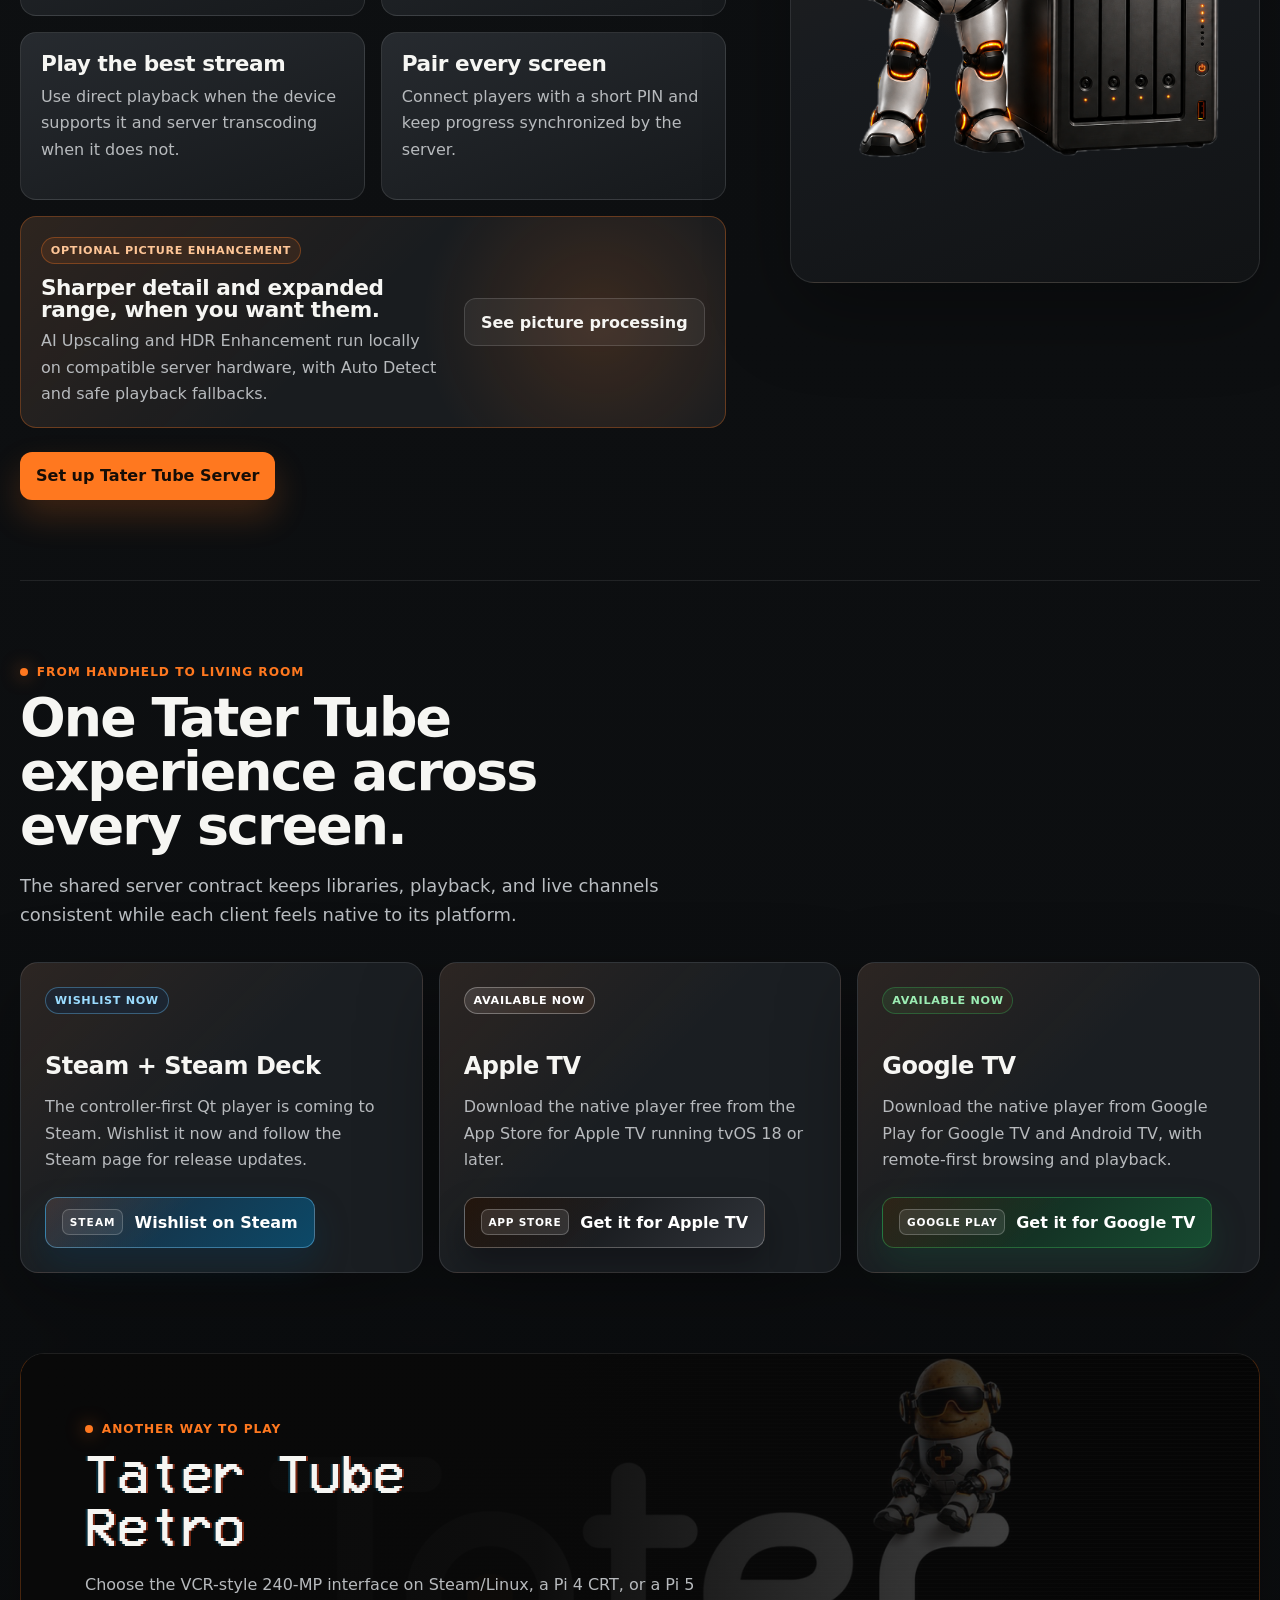
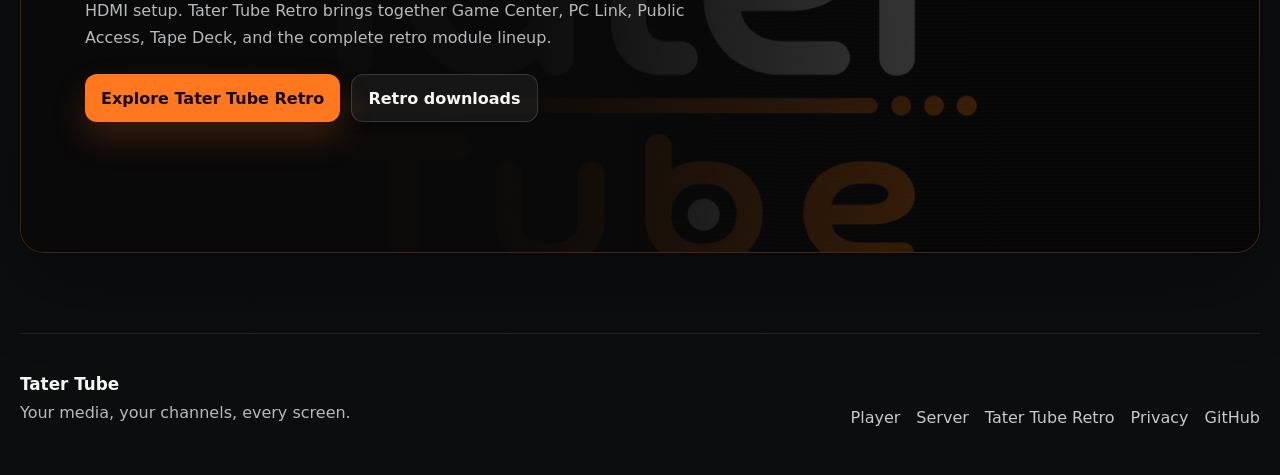
==== commit b8caf2b9: "Remove website screenshot showcases" ====
--- a/public_html/index.html
+++ b/public_html/index.html
@@ -14,7 +14,7 @@
           <meta name="twitter:image" content="https://tatertube.tv/assets/images/og-modern.png">
           <title>Tater Tube | Your media, your channels, every screen</title>
           <link rel="icon" type="image/png" href="assets/images/player-mascot.png">
-          <link rel="stylesheet" href="assets/site.css?v=a49c6d13aa32">
+          <link rel="stylesheet" href="assets/site.css?v=2576717941cd">
           <script src="assets/site.js?v=31f441f3871a" defer></script>
         </head>
         <body class="modern-page" data-page="home">
@@ -33,7 +33,7 @@
           </header>
           <main>
 
-    <section class="modern-hero">
+    <section class="modern-hero modern-hero-copy-only">
       <div class="modern-hero-copy">
         <span class="eyebrow">Tater Tube Player + Server</span>
         <h1 class="modern-hero-title">
@@ -56,13 +56,6 @@
           <span class="is-google"><strong>Google TV</strong> Available now</span>
         </div>
       </div>
-      <figure class="player-showcase">
-        <div class="player-showcase-head">
-          <span>Current TV interface</span>
-          <span class="status-dot is-available">Apple TV + Google TV</span>
-        </div>
-        <img src="assets/images/player-tv-home.webp" alt="Tater Tube Player home screen with Continue Watching and recently added media">
-      </figure>
     </section>
 
     <section class="section modern-player-intro" id="player-preview">
@@ -137,24 +130,6 @@
           <a class="button button-secondary" href="server/index.html#ai-upscaling">Explore AI upscaling</a>
           <a class="button button-secondary" href="server/index.html">Explore server settings</a>
         </div>
-      </div>
-    </section>
-
-    <section class="section modern-media-section">
-      <div class="section-head">
-        <span class="eyebrow">Made for watching</span>
-        <h2>Less dashboard. More play.</h2>
-        <p>Artwork, progress, live schedules, and search stay clear from across the room. Every surface is designed for a controller or TV remote first.</p>
-      </div>
-      <div class="modern-screenshot-grid">
-        <figure class="media-window media-window-large">
-          <div class="media-window-label"><span>Movies</span><span>Artwork-first browsing</span></div>
-          <img src="assets/images/player-tv-movies.webp" alt="Tater Tube Player movie library with poster artwork">
-        </figure>
-        <figure class="media-window">
-          <div class="media-window-label"><span>Tube TV</span><span>Now + Next</span></div>
-          <img src="assets/images/player-tv-tube-tv.webp" alt="Tater Tube Player Tube TV channel guide">
-        </figure>
       </div>
     </section>
 
--- a/public_html/assets/site.css
+++ b/public_html/assets/site.css
@@ -1061,6 +1061,14 @@
   min-width: 0;
 }
 
+.modern-hero-copy-only {
+  grid-template-columns: minmax(0, 1fr);
+}
+
+.modern-hero-copy-only .modern-hero-copy {
+  width: min(900px, 100%);
+}
+
 .modern-page .modern-hero-title {
   max-width: none;
   font-size: clamp(3.1rem, 5.3vw, 4.75rem);
@@ -1248,79 +1256,6 @@
   color: #8ae6a4;
 }
 
-.player-showcase {
-  position: relative;
-  margin: 0;
-  border: 1px solid rgba(255, 255, 255, 0.14);
-  border-radius: 20px;
-  overflow: hidden;
-  background: #111316;
-  box-shadow: 0 35px 100px rgba(0, 0, 0, 0.5), 0 0 70px rgba(255, 120, 31, 0.08);
-  transform: perspective(1600px) rotateY(-3deg) rotateX(1deg);
-}
-
-.player-showcase::after {
-  content: "";
-  position: absolute;
-  inset: 45px 0 0;
-  pointer-events: none;
-  background: linear-gradient(120deg, rgba(255, 255, 255, 0.05), transparent 24%);
-}
-
-.player-showcase-head {
-  display: flex;
-  align-items: center;
-  justify-content: space-between;
-  min-height: 46px;
-  padding: 0.65rem 0.9rem;
-  color: var(--muted-2);
-  border-bottom: 1px solid var(--line);
-  font-size: 0.72rem;
-  font-weight: 800;
-  letter-spacing: 0.08em;
-  text-transform: uppercase;
-}
-
-.status-dot {
-  display: inline-flex;
-  align-items: center;
-  gap: 0.45rem;
-  color: #bfc3c6;
-}
-
-.status-dot::before {
-  content: "";
-  width: 7px;
-  height: 7px;
-  border-radius: 50%;
-  background: #f1a34f;
-}
-
-.status-dot.is-steam {
-  color: #a9d9f5;
-}
-
-.status-dot.is-steam::before {
-  background: #66c0f4;
-  box-shadow: 0 0 12px rgba(102, 192, 244, 0.6);
-}
-
-.status-dot.is-available {
-  color: #b8e8c5;
-}
-
-.status-dot.is-available::before {
-  background: #57d681;
-  box-shadow: 0 0 12px rgba(87, 214, 129, 0.55);
-}
-
-.player-showcase img {
-  display: block;
-  width: 100%;
-  aspect-ratio: 16 / 9;
-  object-fit: cover;
-}
-
 .picture-processing-section {
   border-top: 1px solid var(--line);
 }
@@ -1488,53 +1423,6 @@
 
 .modern-page .image-panel figcaption {
   background: rgba(18, 20, 23, 0.94);
-}
-
-.modern-media-section {
-  padding-top: 6rem;
-}
-
-.modern-screenshot-grid {
-  display: grid;
-  grid-template-columns: 1.12fr 0.88fr;
-  gap: 1rem;
-  align-items: stretch;
-}
-
-.media-window {
-  margin: 0;
-  border: 1px solid rgba(255, 255, 255, 0.11);
-  border-radius: 18px;
-  overflow: hidden;
-  background: #111316;
-  box-shadow: var(--shadow);
-}
-
-.media-window-label {
-  display: flex;
-  align-items: center;
-  justify-content: space-between;
-  min-height: 48px;
-  padding: 0.75rem 1rem;
-  color: #ebebe8;
-  border-bottom: 1px solid var(--line);
-  font-size: 0.78rem;
-  font-weight: 800;
-  letter-spacing: 0.05em;
-  text-transform: uppercase;
-}
-
-.media-window-label span:last-child {
-  color: var(--muted-2);
-  font-size: 0.68rem;
-}
-
-.media-window img {
-  width: 100%;
-  height: 100%;
-  max-height: 500px;
-  object-fit: cover;
-  object-position: top left;
 }
 
 .modern-server-highlight {
@@ -1731,6 +1619,14 @@
   min-height: 680px;
 }
 
+.modern-subhero-copy-only {
+  grid-template-columns: minmax(0, 1fr);
+}
+
+.modern-subhero-copy-only .modern-subhero-copy {
+  width: min(850px, 100%);
+}
+
 .modern-subhero-copy > p {
   max-width: 650px;
   font-size: 1.15rem;
@@ -1739,26 +1635,6 @@
 .modern-subhero h1 {
   max-width: 11ch;
   font-size: clamp(3.2rem, 5.8vw, 5.8rem);
-}
-
-.player-gallery {
-  border-top: 1px solid var(--line);
-}
-
-.player-gallery-grid {
-  display: grid;
-  grid-template-columns: repeat(2, minmax(0, 1fr));
-  gap: 1rem;
-  margin-top: 2rem;
-}
-
-.player-gallery-grid .media-window img {
-  width: 100%;
-  height: auto;
-  max-height: none;
-  aspect-ratio: 16 / 9;
-  object-fit: cover;
-  object-position: top left;
 }
 
 .connection-flow {
@@ -2078,8 +1954,6 @@
     grid-template-columns: 1fr;
   }
 
-  .modern-screenshot-grid,
-  .player-gallery-grid,
   .picture-processing-grid,
   .modern-server-highlight,
   .ai-upscaling-section,
@@ -2124,10 +1998,6 @@
     width: min(760px, 100%);
   }
 
-  .player-showcase {
-    transform: none;
-  }
-
   .picture-processing-footer {
     align-items: flex-start;
     flex-direction: column;
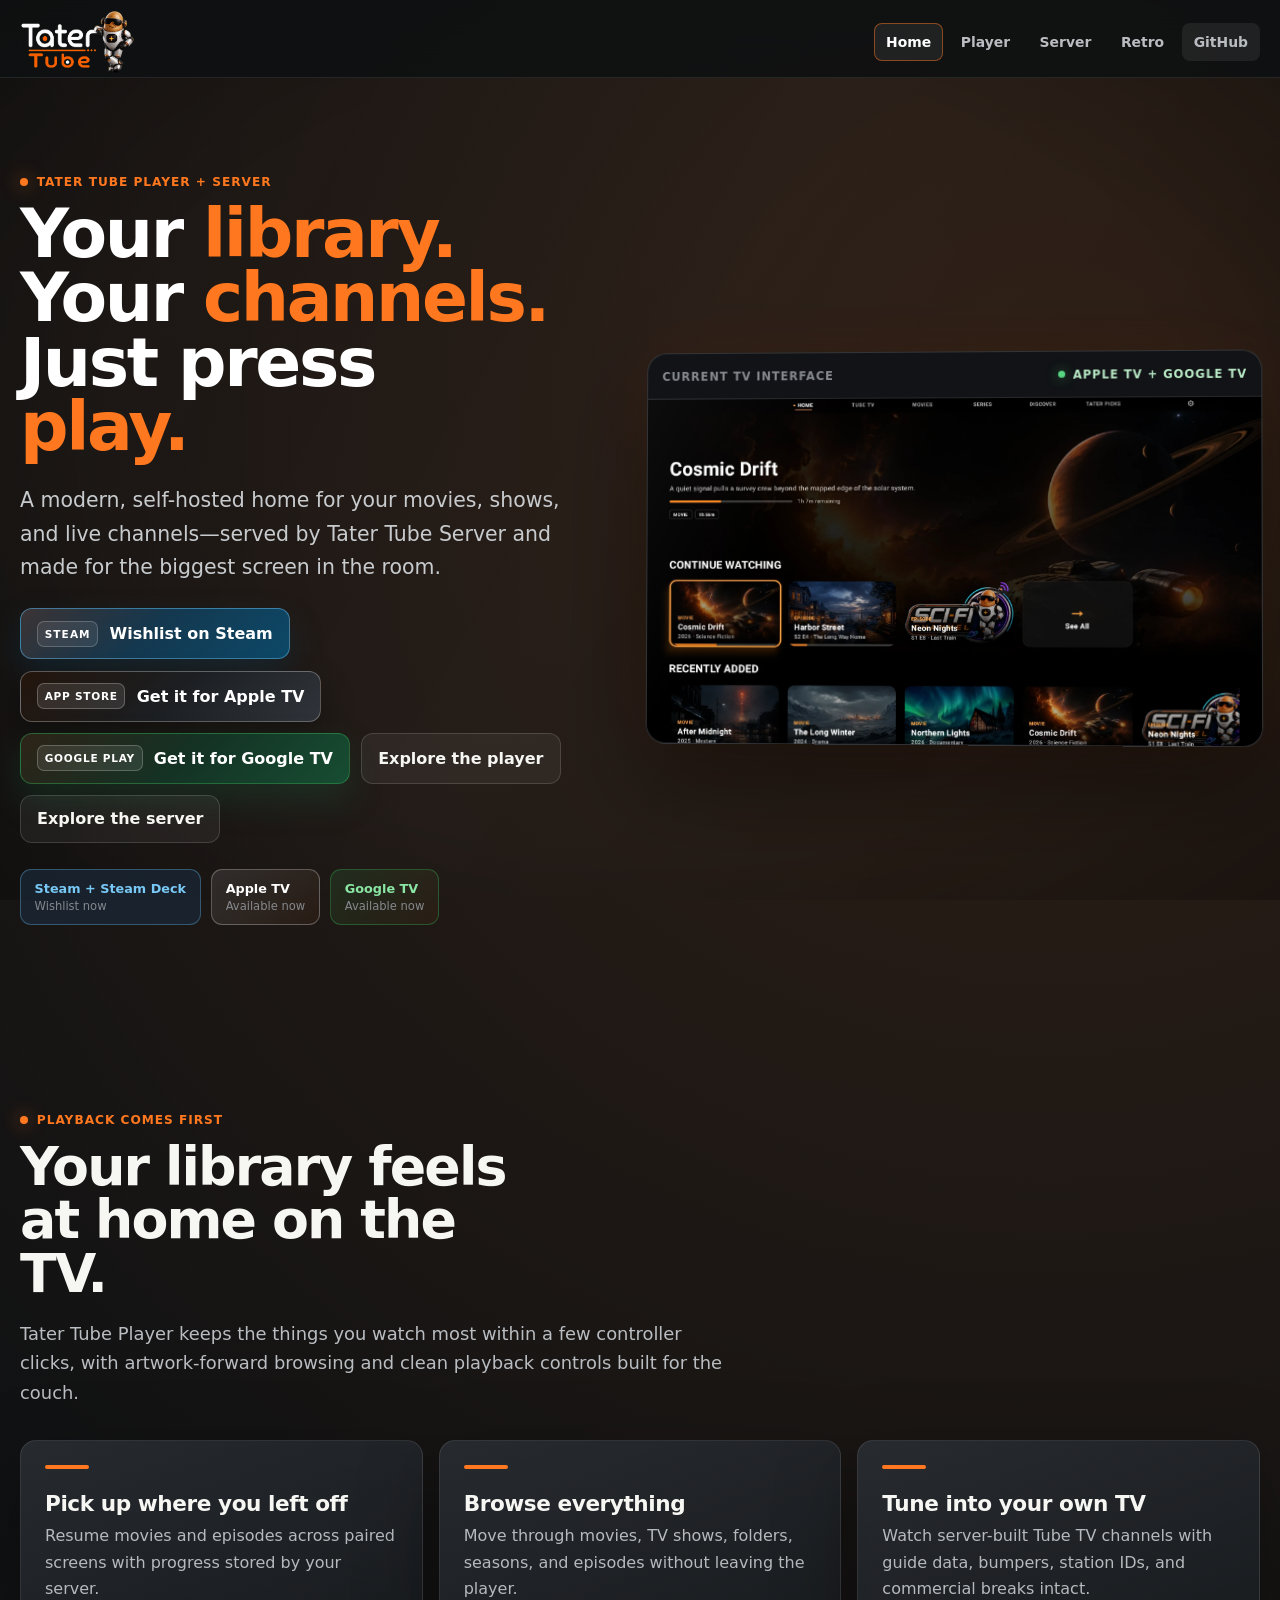
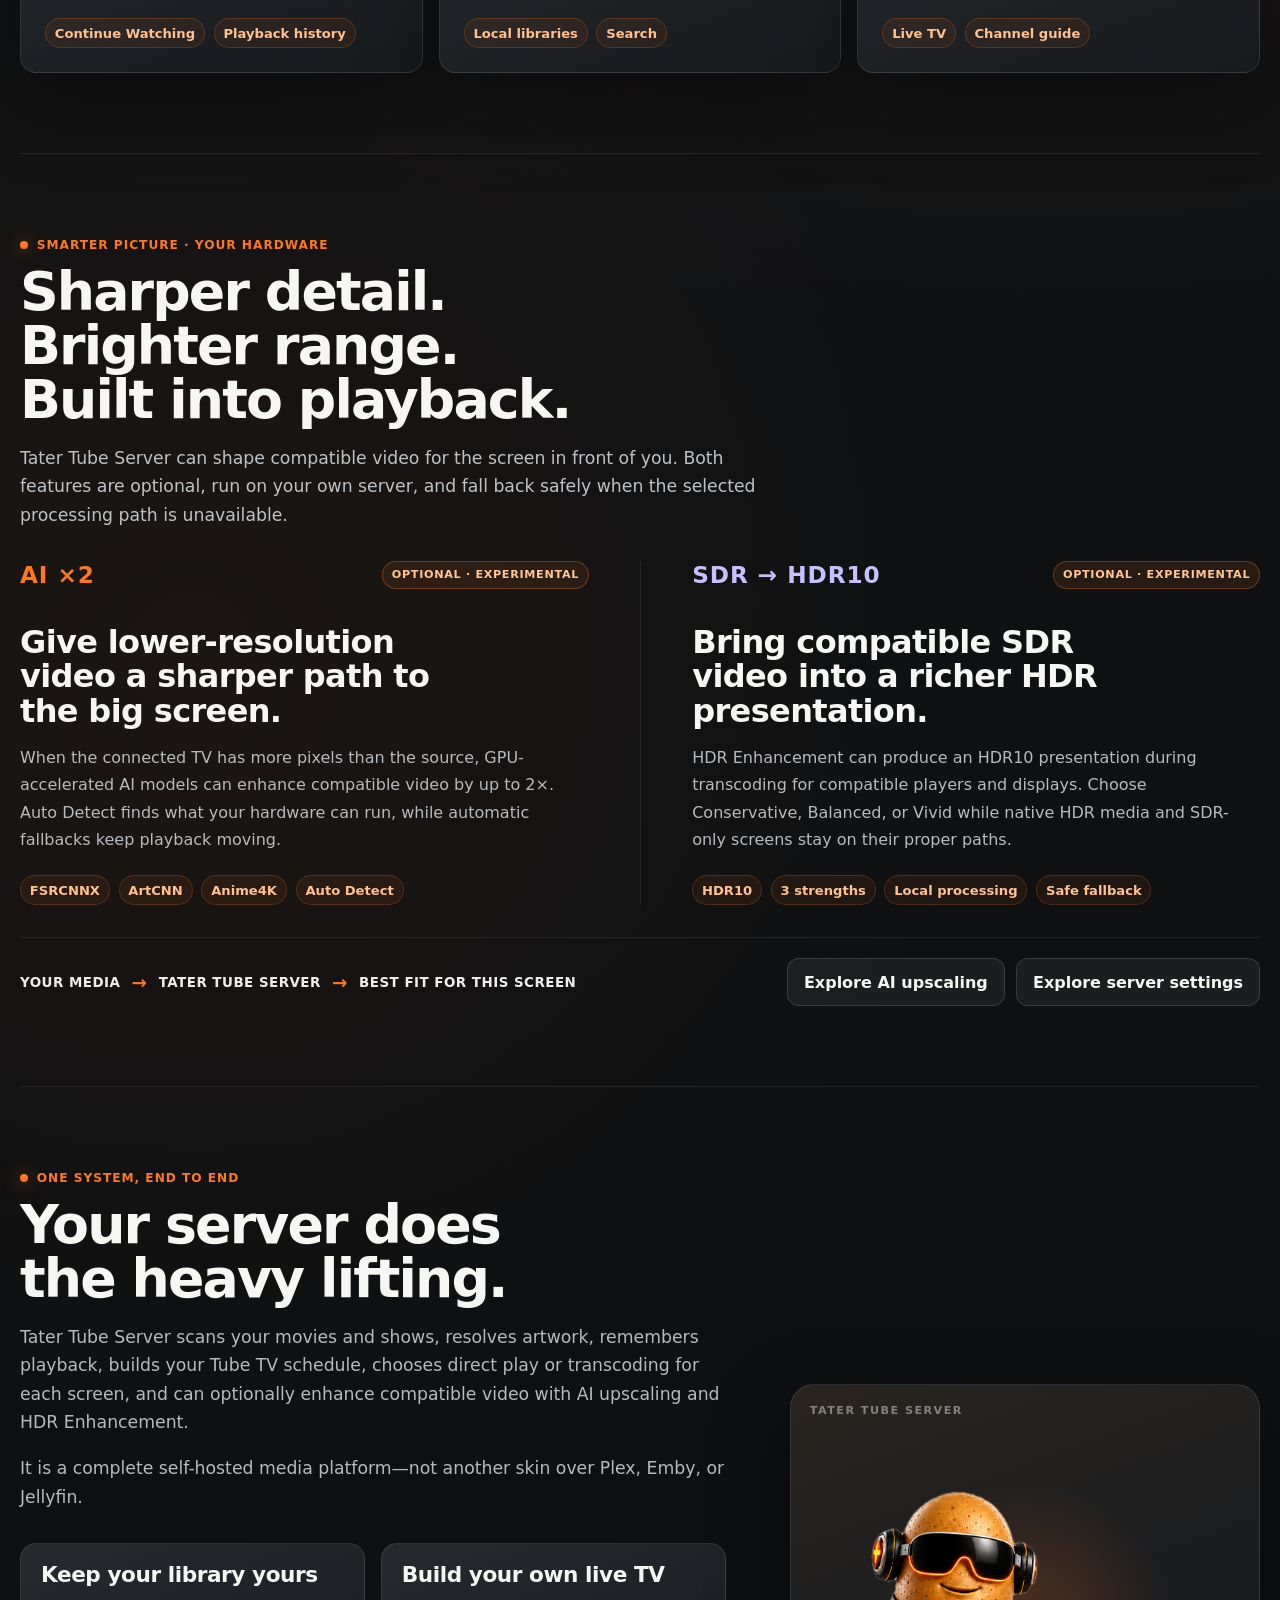
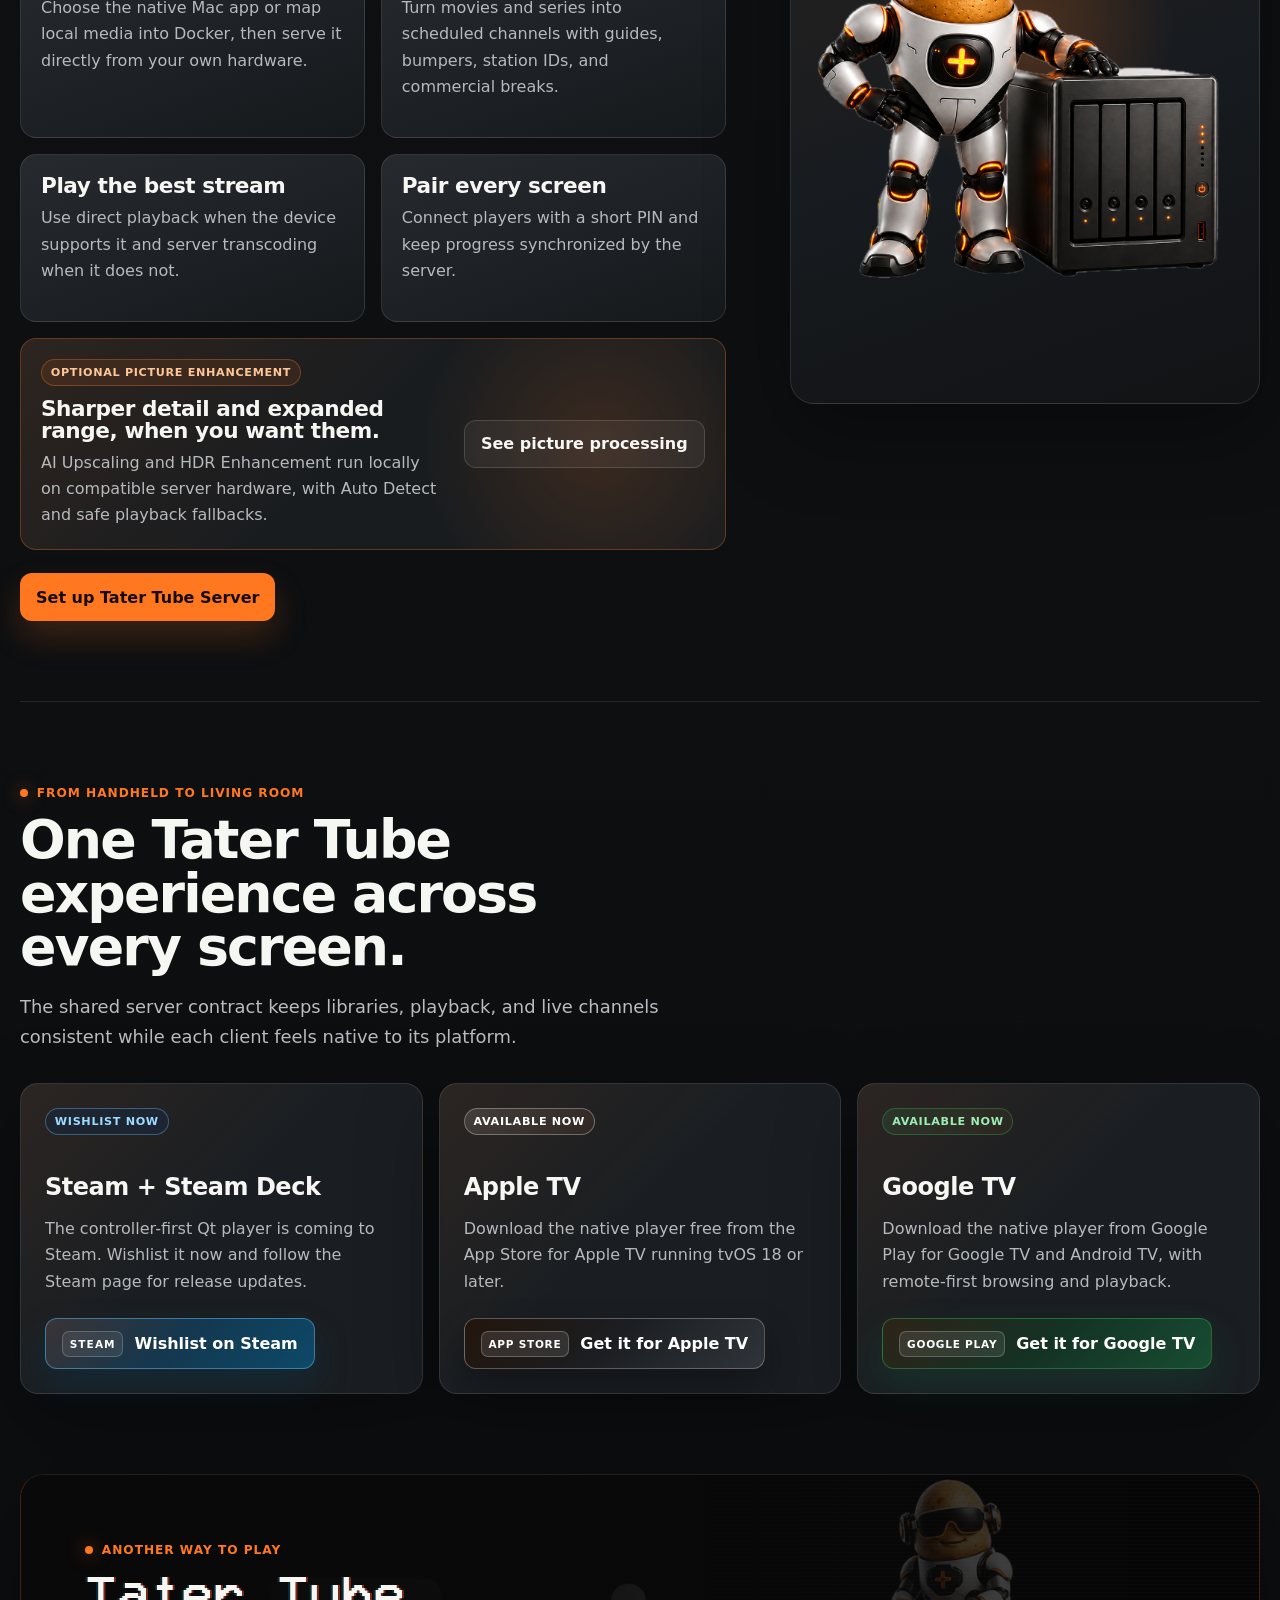
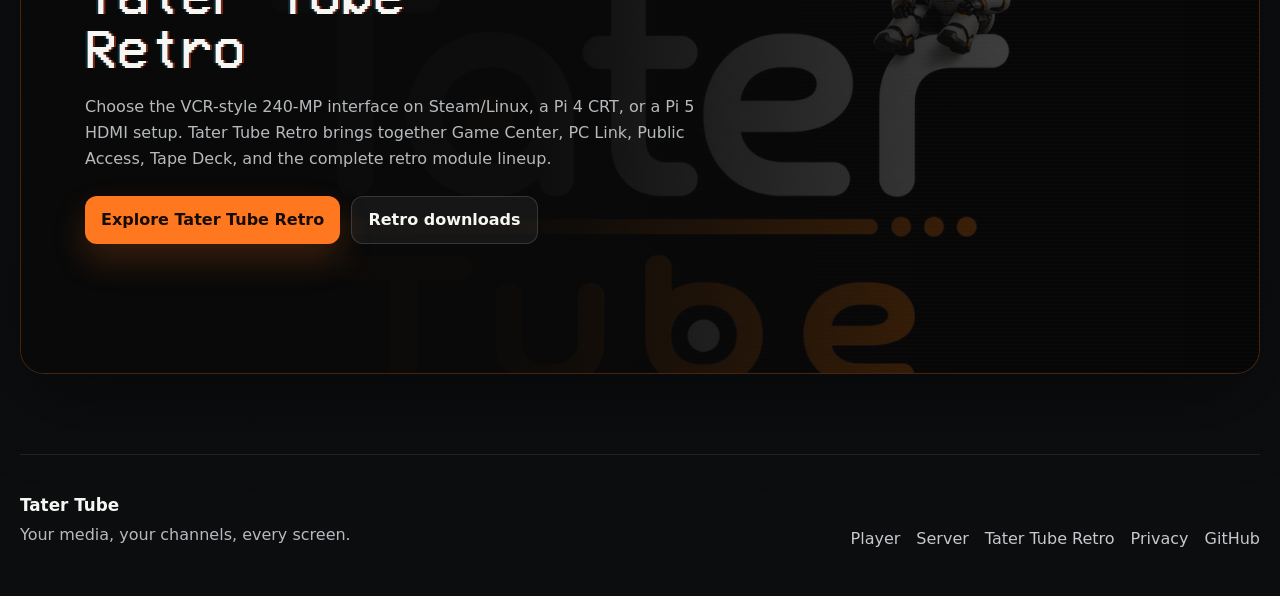
==== commit d608d1e9: "Keep the main player screenshot" ====
--- a/public_html/index.html
+++ b/public_html/index.html
@@ -14,7 +14,7 @@
           <meta name="twitter:image" content="https://tatertube.tv/assets/images/og-modern.png">
           <title>Tater Tube | Your media, your channels, every screen</title>
           <link rel="icon" type="image/png" href="assets/images/player-mascot.png">
-          <link rel="stylesheet" href="assets/site.css?v=2576717941cd">
+          <link rel="stylesheet" href="assets/site.css?v=2bd6d4a77c6c">
           <script src="assets/site.js?v=31f441f3871a" defer></script>
         </head>
         <body class="modern-page" data-page="home">
@@ -33,7 +33,7 @@
           </header>
           <main>
 
-    <section class="modern-hero modern-hero-copy-only">
+    <section class="modern-hero">
       <div class="modern-hero-copy">
         <span class="eyebrow">Tater Tube Player + Server</span>
         <h1 class="modern-hero-title">
@@ -56,6 +56,13 @@
           <span class="is-google"><strong>Google TV</strong> Available now</span>
         </div>
       </div>
+      <figure class="player-showcase">
+        <div class="player-showcase-head">
+          <span>Current TV interface</span>
+          <span class="status-dot is-available">Apple TV + Google TV</span>
+        </div>
+        <img src="assets/images/player-tv-home.webp" alt="Tater Tube Player home screen with Continue Watching and recently added media">
+      </figure>
     </section>
 
     <section class="section modern-player-intro" id="player-preview">
--- a/public_html/assets/site.css
+++ b/public_html/assets/site.css
@@ -1061,14 +1061,6 @@
   min-width: 0;
 }
 
-.modern-hero-copy-only {
-  grid-template-columns: minmax(0, 1fr);
-}
-
-.modern-hero-copy-only .modern-hero-copy {
-  width: min(900px, 100%);
-}
-
 .modern-page .modern-hero-title {
   max-width: none;
   font-size: clamp(3.1rem, 5.3vw, 4.75rem);
@@ -1254,6 +1246,79 @@
 
 .platform-status span.is-google strong {
   color: #8ae6a4;
+}
+
+.player-showcase {
+  position: relative;
+  margin: 0;
+  border: 1px solid rgba(255, 255, 255, 0.14);
+  border-radius: 20px;
+  overflow: hidden;
+  background: #111316;
+  box-shadow: 0 35px 100px rgba(0, 0, 0, 0.5), 0 0 70px rgba(255, 120, 31, 0.08);
+  transform: perspective(1600px) rotateY(-3deg) rotateX(1deg);
+}
+
+.player-showcase::after {
+  content: "";
+  position: absolute;
+  inset: 45px 0 0;
+  pointer-events: none;
+  background: linear-gradient(120deg, rgba(255, 255, 255, 0.05), transparent 24%);
+}
+
+.player-showcase-head {
+  display: flex;
+  align-items: center;
+  justify-content: space-between;
+  min-height: 46px;
+  padding: 0.65rem 0.9rem;
+  color: var(--muted-2);
+  border-bottom: 1px solid var(--line);
+  font-size: 0.72rem;
+  font-weight: 800;
+  letter-spacing: 0.08em;
+  text-transform: uppercase;
+}
+
+.status-dot {
+  display: inline-flex;
+  align-items: center;
+  gap: 0.45rem;
+  color: #bfc3c6;
+}
+
+.status-dot::before {
+  content: "";
+  width: 7px;
+  height: 7px;
+  border-radius: 50%;
+  background: #f1a34f;
+}
+
+.status-dot.is-steam {
+  color: #a9d9f5;
+}
+
+.status-dot.is-steam::before {
+  background: #66c0f4;
+  box-shadow: 0 0 12px rgba(102, 192, 244, 0.6);
+}
+
+.status-dot.is-available {
+  color: #b8e8c5;
+}
+
+.status-dot.is-available::before {
+  background: #57d681;
+  box-shadow: 0 0 12px rgba(87, 214, 129, 0.55);
+}
+
+.player-showcase img {
+  display: block;
+  width: 100%;
+  aspect-ratio: 16 / 9;
+  object-fit: cover;
 }
 
 .picture-processing-section {
@@ -1617,14 +1682,6 @@
   gap: clamp(2.5rem, 5vw, 5rem);
   align-items: center;
   min-height: 680px;
-}
-
-.modern-subhero-copy-only {
-  grid-template-columns: minmax(0, 1fr);
-}
-
-.modern-subhero-copy-only .modern-subhero-copy {
-  width: min(850px, 100%);
 }
 
 .modern-subhero-copy > p {
@@ -1998,6 +2055,10 @@
     width: min(760px, 100%);
   }
 
+  .player-showcase {
+    transform: none;
+  }
+
   .picture-processing-footer {
     align-items: flex-start;
     flex-direction: column;
